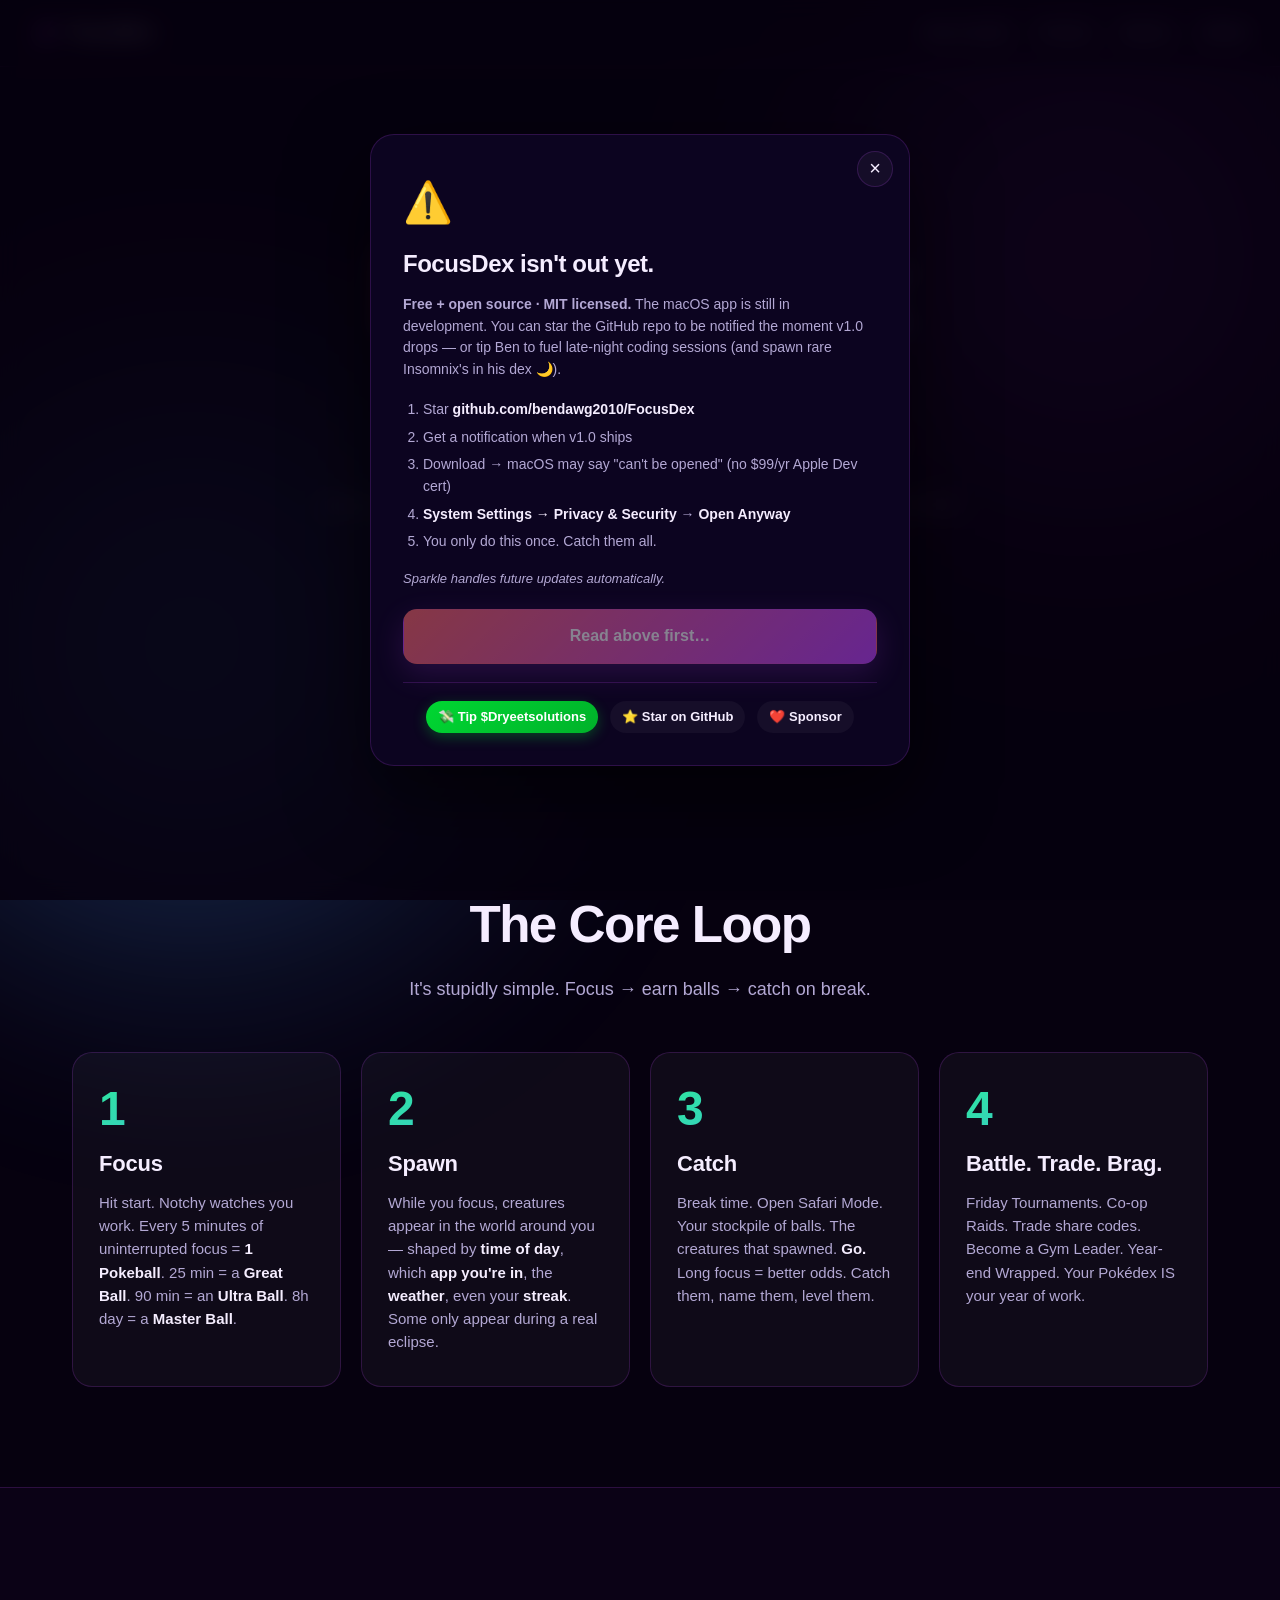
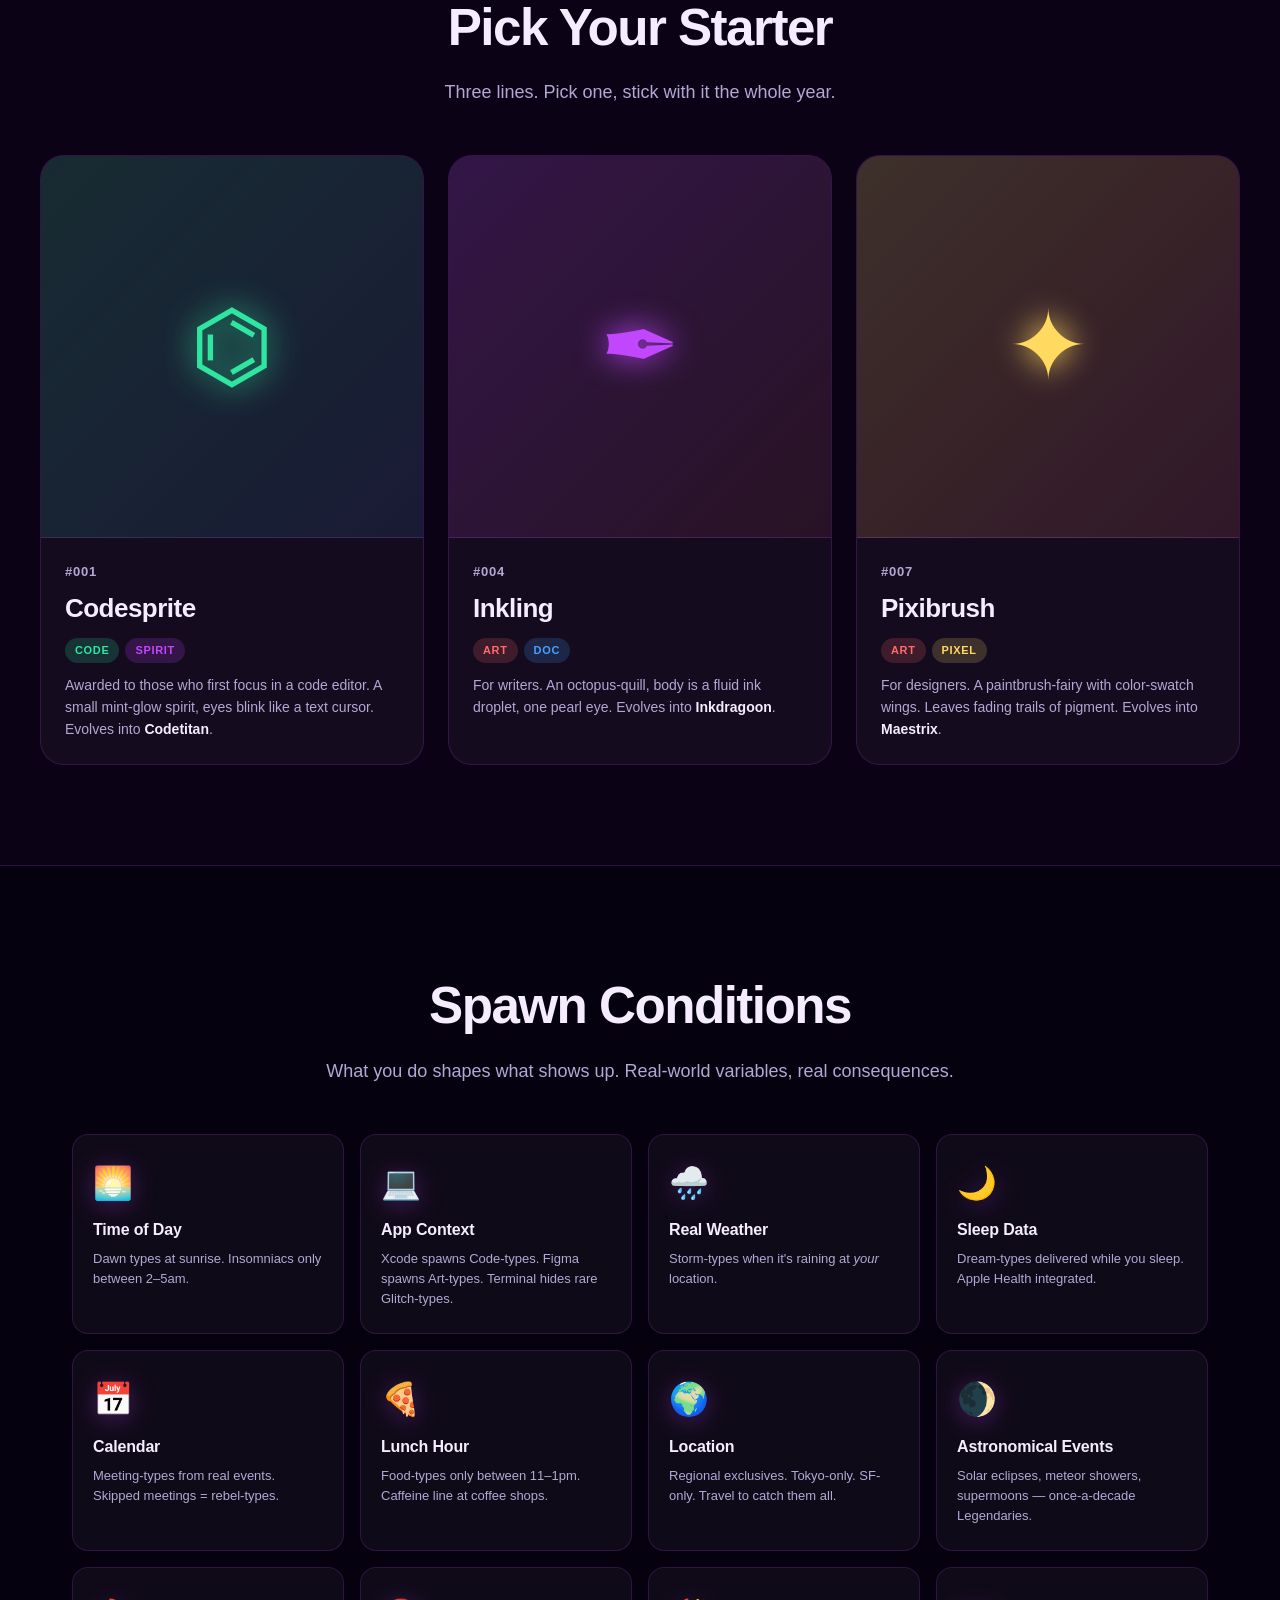
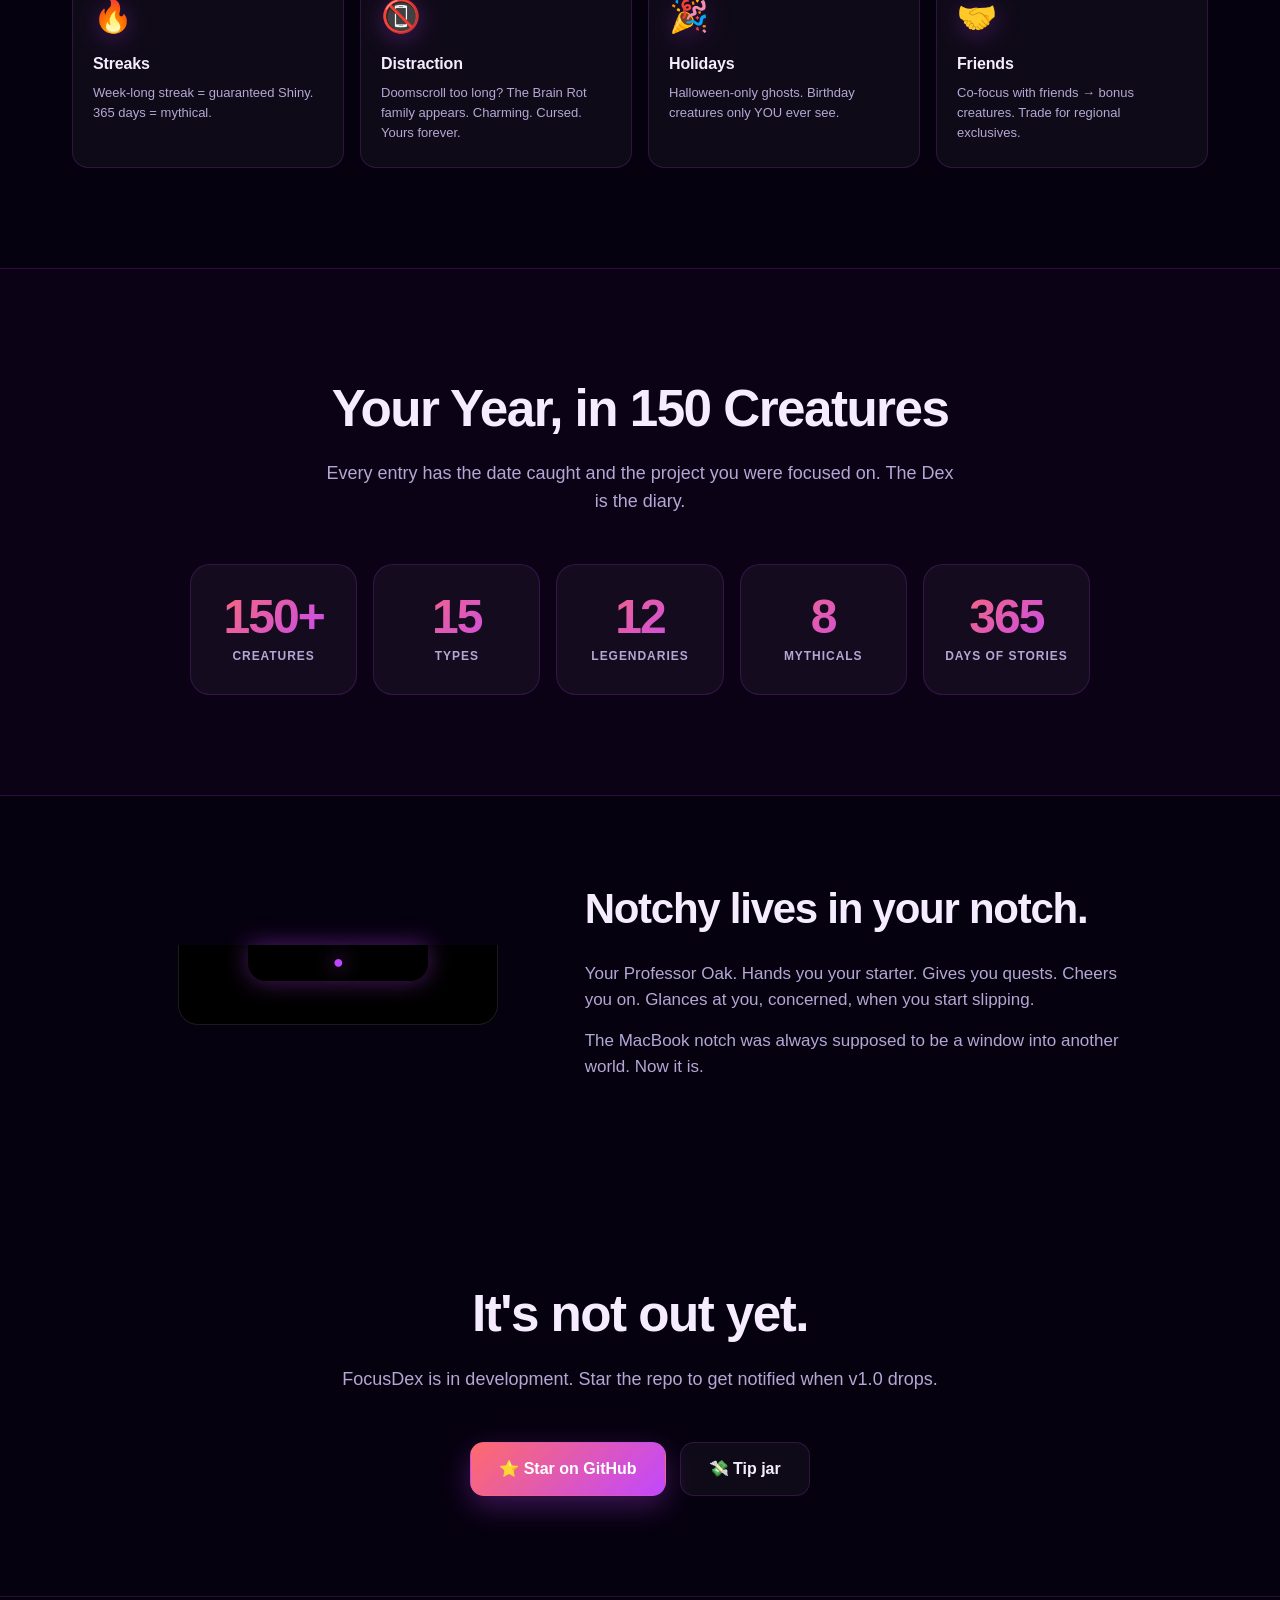
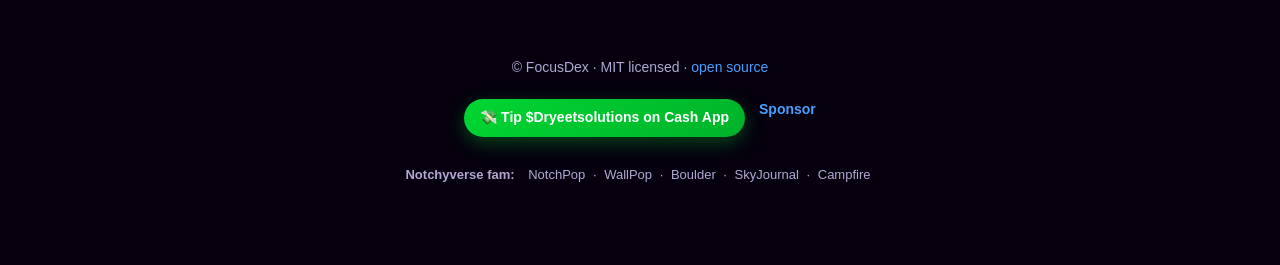
==== website/index.html @ 01639b5c "v0.1.0 — FocusDex design complete, app skeleton scaffolded - 147 creature design prompts across 13 f" ====
<!DOCTYPE html>
<html lang="en">
<head>
<meta charset="UTF-8">
<meta name="viewport" content="width=device-width, initial-scale=1.0">
<title>FocusDex — Catch creatures by focusing.</title>
<meta name="description" content="A macOS productivity app with Pokémon-style mechanics. Focus on real work, earn Pokeballs, catch creatures on your breaks. Your Pokedex IS your year of work.">
<meta property="og:title" content="FocusDex">
<meta property="og:description" content="Catch creatures by focusing. The Animal Crossing of productivity.">
<meta property="og:type" content="website">
<link rel="stylesheet" href="styles.css">
</head>
<body>

<!-- nav -->
<nav>
  <div class="nav-brand">
    <span class="nav-logo">⚡</span>
    <span class="nav-name">FocusDex</span>
  </div>
  <div class="nav-links">
    <a href="#how">How it works</a>
    <a href="#dex">The Dex</a>
    <a href="#starters">Starters</a>
    <a href="https://github.com/bendawg2010/FocusDex" target="_blank" rel="noopener">GitHub</a>
  </div>
</nav>

<!-- hero -->
<section class="hero">
  <div class="hero-inner">
    <div class="status-pill">
      <span class="status-dot"></span> Coming soon · macOS · free + open source
    </div>
    <h1 class="hero-title">
      <span class="grad-text">FocusDex</span>
    </h1>
    <p class="hero-tagline">
      Catch creatures by <em>focusing</em>.<br>
      The Animal Crossing of productivity.
    </p>
    <p class="hero-sub">
      Focus on real work → earn Pokeballs. On your breaks, catch the creatures that
      spawned during your session. Your Pokédex <strong>is</strong> your year of work.
    </p>
    <div class="hero-cta">
      <a class="btn primary" href="https://github.com/bendawg2010/FocusDex/releases/latest"
         data-download-trigger>↓ Download (Coming Soon)</a>
      <a class="btn ghost" href="#how">How it works ↓</a>
    </div>
    <div class="hero-meta">
      <span>★ MIT licensed</span>
      <span>·</span>
      <span>♥ free forever</span>
      <span>·</span>
      <span>🪶 made by <a href="https://github.com/bendawg2010" target="_blank" rel="noopener">bendawg2010</a></span>
    </div>
  </div>
</section>

<!-- the loop -->
<section id="how" class="section">
  <h2 class="section-title">The Core Loop</h2>
  <p class="section-lead">It's stupidly simple. Focus → earn balls → catch on break.</p>
  <div class="loop-grid">
    <div class="loop-card">
      <div class="loop-num">1</div>
      <h3>Focus</h3>
      <p>Hit start. Notchy watches you work. Every 5 minutes of uninterrupted focus = <strong>1 Pokeball</strong>. 25 min = a <strong>Great Ball</strong>. 90 min = an <strong>Ultra Ball</strong>. 8h day = a <strong>Master Ball</strong>.</p>
    </div>
    <div class="loop-card">
      <div class="loop-num">2</div>
      <h3>Spawn</h3>
      <p>While you focus, creatures appear in the world around you — shaped by <strong>time of day</strong>, which <strong>app you're in</strong>, the <strong>weather</strong>, even your <strong>streak</strong>. Some only appear during a real eclipse.</p>
    </div>
    <div class="loop-card">
      <div class="loop-num">3</div>
      <h3>Catch</h3>
      <p>Break time. Open Safari Mode. Your stockpile of balls. The creatures that spawned. <strong>Go.</strong> Long focus = better odds. Catch them, name them, level them.</p>
    </div>
    <div class="loop-card">
      <div class="loop-num">4</div>
      <h3>Battle. Trade. Brag.</h3>
      <p>Friday Tournaments. Co-op Raids. Trade share codes. Become a Gym Leader. Year-end Wrapped. Your Pokédex IS your year of work.</p>
    </div>
  </div>
</section>

<!-- starters -->
<section id="starters" class="section section-alt">
  <h2 class="section-title">Pick Your Starter</h2>
  <p class="section-lead">Three lines. Pick one, stick with it the whole year.</p>
  <div class="starter-grid">
    <div class="starter-card">
      <div class="starter-art" data-creature="codesprite">
        <span class="creature-placeholder">⌬</span>
      </div>
      <div class="starter-info">
        <div class="dex-num">#001</div>
        <h3>Codesprite</h3>
        <div class="type-row">
          <span class="type-badge type-code">Code</span>
          <span class="type-badge type-spirit">Spirit</span>
        </div>
        <p>Awarded to those who first focus in a code editor. A small mint-glow spirit, eyes blink like a text cursor. Evolves into <strong>Codetitan</strong>.</p>
      </div>
    </div>

    <div class="starter-card">
      <div class="starter-art" data-creature="inkling">
        <span class="creature-placeholder">✒︎</span>
      </div>
      <div class="starter-info">
        <div class="dex-num">#004</div>
        <h3>Inkling</h3>
        <div class="type-row">
          <span class="type-badge type-art">Art</span>
          <span class="type-badge type-doc">Doc</span>
        </div>
        <p>For writers. An octopus-quill, body is a fluid ink droplet, one pearl eye. Evolves into <strong>Inkdragoon</strong>.</p>
      </div>
    </div>

    <div class="starter-card">
      <div class="starter-art" data-creature="pixibrush">
        <span class="creature-placeholder">✦</span>
      </div>
      <div class="starter-info">
        <div class="dex-num">#007</div>
        <h3>Pixibrush</h3>
        <div class="type-row">
          <span class="type-badge type-art">Art</span>
          <span class="type-badge type-pixel">Pixel</span>
        </div>
        <p>For designers. A paintbrush-fairy with color-swatch wings. Leaves fading trails of pigment. Evolves into <strong>Maestrix</strong>.</p>
      </div>
    </div>
  </div>
</section>

<!-- spawn conditions -->
<section class="section">
  <h2 class="section-title">Spawn Conditions</h2>
  <p class="section-lead">What you do shapes what shows up. Real-world variables, real consequences.</p>
  <div class="spawn-grid">
    <div class="spawn-tile"><span class="spawn-emoji">🌅</span><h4>Time of Day</h4><p>Dawn types at sunrise. Insomniacs only between 2–5am.</p></div>
    <div class="spawn-tile"><span class="spawn-emoji">💻</span><h4>App Context</h4><p>Xcode spawns Code-types. Figma spawns Art-types. Terminal hides rare Glitch-types.</p></div>
    <div class="spawn-tile"><span class="spawn-emoji">🌧️</span><h4>Real Weather</h4><p>Storm-types when it's raining at <em>your</em> location.</p></div>
    <div class="spawn-tile"><span class="spawn-emoji">🌙</span><h4>Sleep Data</h4><p>Dream-types delivered while you sleep. Apple Health integrated.</p></div>
    <div class="spawn-tile"><span class="spawn-emoji">📅</span><h4>Calendar</h4><p>Meeting-types from real events. Skipped meetings = rebel-types.</p></div>
    <div class="spawn-tile"><span class="spawn-emoji">🍕</span><h4>Lunch Hour</h4><p>Food-types only between 11–1pm. Caffeine line at coffee shops.</p></div>
    <div class="spawn-tile"><span class="spawn-emoji">🌍</span><h4>Location</h4><p>Regional exclusives. Tokyo-only. SF-only. Travel to catch them all.</p></div>
    <div class="spawn-tile"><span class="spawn-emoji">🌒</span><h4>Astronomical Events</h4><p>Solar eclipses, meteor showers, supermoons — once-a-decade Legendaries.</p></div>
    <div class="spawn-tile"><span class="spawn-emoji">🔥</span><h4>Streaks</h4><p>Week-long streak = guaranteed Shiny. 365 days = mythical.</p></div>
    <div class="spawn-tile"><span class="spawn-emoji">📵</span><h4>Distraction</h4><p>Doomscroll too long? The Brain Rot family appears. Charming. Cursed. Yours forever.</p></div>
    <div class="spawn-tile"><span class="spawn-emoji">🎉</span><h4>Holidays</h4><p>Halloween-only ghosts. Birthday creatures only YOU ever see.</p></div>
    <div class="spawn-tile"><span class="spawn-emoji">🤝</span><h4>Friends</h4><p>Co-focus with friends → bonus creatures. Trade for regional exclusives.</p></div>
  </div>
</section>

<!-- the dex -->
<section id="dex" class="section section-alt">
  <h2 class="section-title">Your Year, in 150 Creatures</h2>
  <p class="section-lead">Every entry has the date caught and the project you were focused on. The Dex is the diary.</p>
  <div class="dex-stats">
    <div class="dex-stat"><span class="stat-num">150+</span><span class="stat-label">creatures</span></div>
    <div class="dex-stat"><span class="stat-num">15</span><span class="stat-label">types</span></div>
    <div class="dex-stat"><span class="stat-num">12</span><span class="stat-label">legendaries</span></div>
    <div class="dex-stat"><span class="stat-num">8</span><span class="stat-label">mythicals</span></div>
    <div class="dex-stat"><span class="stat-num">365</span><span class="stat-label">days of stories</span></div>
  </div>
</section>

<!-- notchy as professor -->
<section class="section notchy-section">
  <div class="notchy-row">
    <div class="notchy-art">
      <div class="notch-mock">
        <div class="notch-shape">
          <span class="notchy-emoji">●︎</span>
        </div>
      </div>
    </div>
    <div class="notchy-info">
      <h2>Notchy lives in your notch.</h2>
      <p>Your Professor Oak. Hands you your starter. Gives you quests. Cheers you on. Glances at you, concerned, when you start slipping.</p>
      <p>The MacBook notch was always supposed to be a window into another world. Now it is.</p>
    </div>
  </div>
</section>

<!-- cta -->
<section class="section cta-section">
  <h2 class="section-title">It's not out yet.</h2>
  <p class="section-lead">FocusDex is in development. Star the repo to get notified when v1.0 drops.</p>
  <div class="cta-row">
    <a class="btn primary" href="https://github.com/bendawg2010/FocusDex" target="_blank" rel="noopener">⭐ Star on GitHub</a>
    <a class="btn ghost" href="https://cash.app/$Dryeetsolutions" target="_blank" rel="noopener" class="cashapp-pill">💸 Tip jar</a>
  </div>
</section>

<!-- download gate modal -->
<div id="dlGate" class="dl-gate" hidden role="dialog" aria-modal="true" aria-labelledby="dlGateTitle">
  <div class="dl-gate-card">
    <button class="dl-gate-close" id="dlGateClose" aria-label="Close">×</button>
    <div class="dl-gate-icon">⚠️</div>
    <h2 class="dl-gate-title" id="dlGateTitle">FocusDex isn't out yet.</h2>
    <p class="dl-gate-lead">
      <strong>Free + open source · MIT licensed.</strong>
      The macOS app is still in development. You can star the GitHub repo
      to be notified the moment v1.0 drops — or tip Ben to fuel late-night
      coding sessions (and spawn rare Insomnix's in his dex 🌙).
    </p>
    <ol>
      <li>Star <strong>github.com/bendawg2010/FocusDex</strong></li>
      <li>Get a notification when v1.0 ships</li>
      <li>Download → macOS may say "can't be opened" (no $99/yr Apple Dev cert)</li>
      <li><strong>System Settings → Privacy &amp; Security</strong> → <strong>Open Anyway</strong></li>
      <li>You only do this once. Catch them all.</li>
    </ol>
    <p class="dl-gate-note">Sparkle handles future updates automatically.</p>
    <a id="dlGateConfirm" class="btn primary dl-gate-btn" href="https://github.com/bendawg2010/FocusDex" target="_blank" rel="noopener" data-locked="true">
      <span class="dl-gate-btn-text">Read above first…</span>
    </a>
    <div class="dl-gate-tip-row">
      <a href="https://cash.app/$Dryeetsolutions" target="_blank" rel="noopener" class="cashapp">💸 Tip $Dryeetsolutions</a>
      <a href="https://github.com/bendawg2010/FocusDex" target="_blank" rel="noopener">⭐ Star on GitHub</a>
      <a href="https://github.com/sponsors/bendawg2010" target="_blank" rel="noopener">❤️ Sponsor</a>
    </div>
  </div>
</div>

<!-- footer -->
<footer>
  <div class="footer-main">
    <span>© FocusDex · MIT licensed · <a href="https://github.com/bendawg2010/FocusDex" target="_blank" rel="noopener">open source</a></span>
  </div>
  <div class="footer-tip">
    <a href="https://cash.app/$Dryeetsolutions" target="_blank" rel="noopener" class="cashapp">💸 Tip $Dryeetsolutions on Cash App</a>
    <a href="https://github.com/sponsors/bendawg2010" target="_blank" rel="noopener">Sponsor</a>
  </div>
  <div class="footer-fam">
    <span class="fam-label">Notchyverse fam:</span>
    <a href="#" target="_blank" rel="noopener">NotchPop</a> ·
    <a href="#" target="_blank" rel="noopener">WallPop</a> ·
    <a href="#" target="_blank" rel="noopener">Boulder</a> ·
    <a href="#" target="_blank" rel="noopener">SkyJournal</a> ·
    <a href="#" target="_blank" rel="noopener">Campfire</a>
  </div>
</footer>

<script src="app.js"></script>
</body>
</html>
---- website/styles.css ----
/* ====================================================================
   FocusDex — Promo Site Styles
   Brand palette + drifting orb background + animated gradient title
   ==================================================================== */

:root {
  --pink:      #FF6B6B;
  --magenta:   #C147FF;
  --blue:      #47A0FF;
  --mint:      #2EE6A0;
  --yellow:    #FFD960;
  --cashgreen: #00D632;
  --bg:        #06010f;
  --bg-2:      #0c0420;
  --text:      #f5edff;
  --text-dim:  #b3a8d4;
  --card:      rgba(255, 255, 255, 0.04);
  --card-hi:   rgba(255, 255, 255, 0.08);
  --border:    rgba(193, 71, 255, 0.18);
}

* { box-sizing: border-box; margin: 0; padding: 0; }

html { scroll-behavior: smooth; }

body {
  font-family: -apple-system, BlinkMacSystemFont, "SF Pro Text", "Helvetica Neue", sans-serif;
  background: var(--bg);
  color: var(--text);
  line-height: 1.55;
  overflow-x: hidden;
  position: relative;
  min-height: 100vh;
}

/* drifting orb background */
body::before, body::after {
  content: ""; position: fixed;
  border-radius: 50%; filter: blur(120px);
  pointer-events: none; z-index: -3;
  opacity: 0.45;
  animation: orbDrift 22s ease-in-out infinite;
}
body::before {
  width: 60vw; height: 60vw;
  top: -10vw; right: -15vw;
  background: radial-gradient(circle, var(--magenta) 0%, transparent 65%);
}
body::after {
  width: 70vw; height: 70vw;
  bottom: -15vw; left: -20vw;
  background: radial-gradient(circle, var(--blue) 0%, transparent 65%);
  animation-delay: -11s;
}
@keyframes orbDrift {
  0%, 100% { transform: translate(0, 0) scale(1); }
  33% { transform: translate(8vw, -6vw) scale(1.08); }
  66% { transform: translate(-6vw, 8vw) scale(0.92); }
}

a { color: var(--blue); text-decoration: none; transition: color 120ms; }
a:hover { color: var(--mint); }

/* ===== nav ===== */
nav {
  position: sticky; top: 0; z-index: 50;
  display: flex; align-items: center; justify-content: space-between;
  padding: 16px 32px;
  background: rgba(6, 1, 15, 0.6);
  backdrop-filter: blur(16px);
  -webkit-backdrop-filter: blur(16px);
  border-bottom: 1px solid var(--border);
}
.nav-brand { display: flex; align-items: center; gap: 10px; }
.nav-logo {
  font-size: 22px;
  background: linear-gradient(135deg, var(--pink), var(--magenta), var(--blue));
  -webkit-background-clip: text;
  background-clip: text;
  -webkit-text-fill-color: transparent;
  filter: drop-shadow(0 0 6px rgba(193, 71, 255, 0.3));
}
.nav-name { font-weight: 800; font-size: 18px; letter-spacing: -0.01em; }
.nav-links { display: flex; gap: 28px; align-items: center; }
.nav-links a { color: var(--text-dim); font-weight: 600; font-size: 14px; }
.nav-links a:hover { color: var(--text); }

/* ===== hero ===== */
.hero {
  padding: 100px 32px 80px;
  text-align: center;
  position: relative;
}
.hero-inner { max-width: 920px; margin: 0 auto; }
.status-pill {
  display: inline-flex; align-items: center; gap: 8px;
  padding: 6px 14px; border-radius: 999px;
  background: var(--card-hi); border: 1px solid var(--border);
  font-size: 13px; font-weight: 600; color: var(--text-dim);
  margin-bottom: 32px;
}
.status-dot {
  width: 7px; height: 7px; border-radius: 50%;
  background: var(--mint);
  box-shadow: 0 0 10px var(--mint);
  animation: dotPulse 1.6s ease-in-out infinite;
}
@keyframes dotPulse {
  0%, 100% { transform: scale(1); opacity: 1; }
  50% { transform: scale(1.5); opacity: 0.6; }
}

.hero-title {
  font-size: clamp(60px, 10vw, 120px);
  font-weight: 900;
  letter-spacing: -0.04em;
  line-height: 0.95;
  margin-bottom: 32px;
}
.grad-text {
  background: linear-gradient(90deg, var(--pink), var(--magenta), var(--blue), var(--mint), var(--yellow), var(--pink));
  background-size: 300% auto;
  -webkit-background-clip: text;
  background-clip: text;
  -webkit-text-fill-color: transparent;
  animation: gradShift 8s linear infinite;
}
@keyframes gradShift {
  0% { background-position: 0% center; }
  100% { background-position: 300% center; }
}

.hero-tagline {
  font-size: clamp(20px, 2.6vw, 30px);
  font-weight: 700;
  margin-bottom: 20px;
  color: var(--text);
  letter-spacing: -0.01em;
}
.hero-tagline em {
  font-style: italic;
  color: var(--mint);
}
.hero-sub {
  font-size: 18px; color: var(--text-dim);
  max-width: 640px; margin: 0 auto 40px;
}

.hero-cta {
  display: flex; gap: 14px; justify-content: center;
  flex-wrap: wrap; margin-bottom: 40px;
}

.btn {
  display: inline-flex; align-items: center; gap: 8px;
  padding: 14px 28px; border-radius: 14px;
  font-weight: 700; font-size: 16px;
  transition: transform 120ms, box-shadow 120ms;
  border: 1px solid transparent;
  cursor: pointer;
}
.btn.primary {
  color: white !important;
  background: linear-gradient(135deg, var(--pink), var(--magenta));
  box-shadow: 0 10px 30px rgba(193, 71, 255, 0.3);
}
.btn.primary:hover { transform: translateY(-2px); box-shadow: 0 14px 40px rgba(193, 71, 255, 0.5); }
.btn.ghost {
  color: var(--text);
  background: var(--card);
  border-color: var(--border);
}
.btn.ghost:hover { background: var(--card-hi); transform: translateY(-2px); }

.hero-meta {
  display: flex; justify-content: center; align-items: center;
  gap: 12px; font-size: 14px; color: var(--text-dim);
  flex-wrap: wrap;
}
.hero-meta a { color: var(--mint); font-weight: 600; }

/* ===== sections ===== */
.section {
  padding: 100px 32px;
  max-width: 1200px;
  margin: 0 auto;
}
.section-alt {
  background: rgba(193, 71, 255, 0.03);
  border-top: 1px solid var(--border);
  border-bottom: 1px solid var(--border);
  max-width: 100%;
  padding-left: 32px; padding-right: 32px;
}
.section-alt > * { max-width: 1200px; margin-left: auto; margin-right: auto; }
.section-title {
  font-size: clamp(32px, 4vw, 52px);
  font-weight: 900;
  letter-spacing: -0.03em;
  margin-bottom: 12px;
  text-align: center;
}
.section-lead {
  font-size: 18px; color: var(--text-dim);
  text-align: center; margin-bottom: 48px;
  max-width: 640px; margin-left: auto; margin-right: auto;
}

/* ===== loop grid ===== */
.loop-grid {
  display: grid;
  grid-template-columns: repeat(auto-fit, minmax(240px, 1fr));
  gap: 20px;
}
.loop-card {
  padding: 32px 26px;
  background: var(--card);
  border: 1px solid var(--border);
  border-radius: 20px;
  transition: transform 200ms, background 200ms;
  position: relative;
}
.loop-card:hover {
  transform: translateY(-4px);
  background: var(--card-hi);
}
.loop-num {
  font-size: 48px; font-weight: 900;
  background: linear-gradient(135deg, var(--mint), var(--blue));
  -webkit-background-clip: text;
  background-clip: text;
  -webkit-text-fill-color: transparent;
  line-height: 1;
  margin-bottom: 14px;
  font-feature-settings: "tnum";
}
.loop-card h3 {
  font-size: 22px; font-weight: 800;
  margin-bottom: 10px;
  letter-spacing: -0.01em;
}
.loop-card p {
  font-size: 15px; color: var(--text-dim);
}
.loop-card strong { color: var(--text); font-weight: 700; }

/* ===== starter cards ===== */
.starter-grid {
  display: grid;
  grid-template-columns: repeat(auto-fit, minmax(280px, 1fr));
  gap: 24px;
}
.starter-card {
  background: var(--card);
  border: 1px solid var(--border);
  border-radius: 24px;
  overflow: hidden;
  transition: transform 200ms;
}
.starter-card:hover { transform: translateY(-6px); }
.starter-art {
  aspect-ratio: 1;
  display: flex; align-items: center; justify-content: center;
  font-size: 96px;
  background: linear-gradient(135deg, rgba(193, 71, 255, 0.1), rgba(71, 160, 255, 0.1));
  border-bottom: 1px solid var(--border);
  position: relative;
}
.starter-art[data-creature="codesprite"] { background: linear-gradient(135deg, rgba(46, 230, 160, 0.15), rgba(71, 160, 255, 0.1)); }
.starter-art[data-creature="codesprite"] .creature-placeholder { color: var(--mint); }
.starter-art[data-creature="inkling"] { background: linear-gradient(135deg, rgba(193, 71, 255, 0.18), rgba(255, 107, 107, 0.08)); }
.starter-art[data-creature="inkling"] .creature-placeholder { color: var(--magenta); }
.starter-art[data-creature="pixibrush"] { background: linear-gradient(135deg, rgba(255, 217, 96, 0.18), rgba(255, 107, 107, 0.12)); }
.starter-art[data-creature="pixibrush"] .creature-placeholder { color: var(--yellow); }
.creature-placeholder {
  filter: drop-shadow(0 0 16px currentColor);
  animation: floatBob 3s ease-in-out infinite;
}
@keyframes floatBob {
  0%, 100% { transform: translateY(0); }
  50% { transform: translateY(-12px); }
}
.starter-info { padding: 24px; }
.dex-num {
  font-size: 13px; font-weight: 700; color: var(--text-dim);
  font-feature-settings: "tnum";
  letter-spacing: 0.06em;
  margin-bottom: 6px;
}
.starter-info h3 {
  font-size: 26px; font-weight: 900;
  letter-spacing: -0.02em;
  margin-bottom: 10px;
}
.type-row {
  display: flex; gap: 6px;
  margin-bottom: 12px;
}
.type-badge {
  padding: 4px 10px; border-radius: 999px;
  font-size: 11px; font-weight: 800;
  letter-spacing: 0.06em;
  text-transform: uppercase;
}
.type-code { background: rgba(46, 230, 160, 0.18); color: var(--mint); }
.type-spirit { background: rgba(193, 71, 255, 0.18); color: var(--magenta); }
.type-art { background: rgba(255, 107, 107, 0.18); color: var(--pink); }
.type-doc { background: rgba(71, 160, 255, 0.18); color: var(--blue); }
.type-pixel { background: rgba(255, 217, 96, 0.18); color: var(--yellow); }
.starter-info p { font-size: 14px; color: var(--text-dim); }
.starter-info strong { color: var(--text); }

/* ===== spawn grid ===== */
.spawn-grid {
  display: grid;
  grid-template-columns: repeat(auto-fit, minmax(220px, 1fr));
  gap: 16px;
}
.spawn-tile {
  padding: 24px 20px;
  background: var(--card);
  border: 1px solid var(--border);
  border-radius: 16px;
  transition: transform 160ms, background 160ms;
}
.spawn-tile:hover { background: var(--card-hi); transform: translateY(-2px); }
.spawn-emoji {
  font-size: 32px; display: block; margin-bottom: 10px;
  filter: drop-shadow(0 4px 12px rgba(193, 71, 255, 0.3));
}
.spawn-tile h4 {
  font-size: 16px; font-weight: 800;
  margin-bottom: 6px;
  letter-spacing: -0.01em;
}
.spawn-tile p { font-size: 13px; color: var(--text-dim); }

/* ===== dex stats ===== */
.dex-stats {
  display: grid;
  grid-template-columns: repeat(auto-fit, minmax(140px, 1fr));
  gap: 16px;
  max-width: 900px; margin: 0 auto;
}
.dex-stat {
  text-align: center;
  padding: 28px 12px;
  background: var(--card);
  border: 1px solid var(--border);
  border-radius: 20px;
}
.stat-num {
  display: block;
  font-size: 48px; font-weight: 900;
  background: linear-gradient(135deg, var(--pink), var(--magenta));
  -webkit-background-clip: text;
  background-clip: text;
  -webkit-text-fill-color: transparent;
  letter-spacing: -0.04em;
  font-feature-settings: "tnum";
  line-height: 1;
}
.stat-label {
  display: block;
  font-size: 12px; font-weight: 700;
  color: var(--text-dim);
  letter-spacing: 0.08em;
  text-transform: uppercase;
  margin-top: 6px;
}

/* ===== notchy ===== */
.notchy-section { padding: 80px 32px; }
.notchy-row {
  display: grid;
  grid-template-columns: 1fr 1.4fr;
  gap: 48px;
  align-items: center;
  max-width: 1000px; margin: 0 auto;
}
.notchy-art {
  display: flex; justify-content: center;
}
.notch-mock {
  width: 320px; max-width: 100%;
  height: 80px;
  background: #000;
  border-radius: 0 0 20px 20px;
  position: relative;
  border-left: 1px solid #1a1a1a;
  border-right: 1px solid #1a1a1a;
  border-bottom: 1px solid #1a1a1a;
}
.notch-shape {
  position: absolute;
  top: 0; left: 50%; transform: translateX(-50%);
  width: 180px; height: 36px;
  background: #000;
  border-radius: 0 0 18px 18px;
  display: flex; align-items: center; justify-content: center;
  box-shadow: 0 0 24px rgba(193, 71, 255, 0.4);
}
.notchy-emoji {
  font-size: 18px; color: var(--magenta);
  filter: drop-shadow(0 0 10px var(--magenta));
  animation: floatBob 2.4s ease-in-out infinite;
}
.notchy-info h2 {
  font-size: clamp(28px, 3.6vw, 42px);
  font-weight: 900;
  letter-spacing: -0.03em;
  margin-bottom: 20px;
}
.notchy-info p {
  font-size: 17px;
  color: var(--text-dim);
  margin-bottom: 14px;
}

/* ===== cta ===== */
.cta-section { text-align: center; }
.cta-row { display: flex; gap: 14px; justify-content: center; flex-wrap: wrap; }
.cta-row .cashapp-pill {
  background: linear-gradient(135deg, var(--cashgreen), #00B22A);
  color: white !important;
  border-color: transparent;
}

/* ===== download gate ===== */
.dl-gate {
  position: fixed; inset: 0; z-index: 100;
  background: rgba(6, 1, 15, 0.85);
  backdrop-filter: blur(12px);
  -webkit-backdrop-filter: blur(12px);
  display: flex; align-items: center; justify-content: center;
  padding: 24px;
  animation: gateIn 200ms ease-out;
}
@keyframes gateIn {
  from { opacity: 0; }
  to { opacity: 1; }
}
.dl-gate-card {
  background: var(--bg-2);
  border: 1px solid var(--border);
  border-radius: 24px;
  max-width: 540px; width: 100%;
  padding: 36px 32px 32px;
  position: relative;
  box-shadow: 0 30px 80px rgba(0, 0, 0, 0.6);
}
.dl-gate-close {
  position: absolute; top: 16px; right: 16px;
  width: 36px; height: 36px;
  background: var(--card);
  border: 1px solid var(--border);
  border-radius: 50%;
  color: var(--text);
  font-size: 20px;
  cursor: pointer;
  display: flex; align-items: center; justify-content: center;
}
.dl-gate-close:hover { background: var(--card-hi); }
.dl-gate-icon {
  font-size: 40px;
  margin-bottom: 12px;
}
.dl-gate-title {
  font-size: 24px; font-weight: 900;
  letter-spacing: -0.02em;
  margin-bottom: 12px;
}
.dl-gate-lead {
  font-size: 14px; color: var(--text-dim);
  margin-bottom: 18px;
}
.dl-gate-card ol {
  margin: 0 0 16px 20px;
  font-size: 14px; color: var(--text-dim);
}
.dl-gate-card ol li { margin-bottom: 6px; }
.dl-gate-card ol strong { color: var(--text); }
.dl-gate-note {
  font-size: 13px; color: var(--text-dim);
  margin-bottom: 20px;
  font-style: italic;
}
.dl-gate-btn {
  width: 100%;
  justify-content: center;
}
.dl-gate-btn[data-locked="true"] {
  opacity: 0.5;
  pointer-events: none;
}
.dl-gate-tip-row {
  display: flex; gap: 12px; justify-content: center;
  margin-top: 18px; padding-top: 18px;
  border-top: 1px solid var(--border);
  flex-wrap: wrap;
}
.dl-gate-tip-row a {
  font-size: 13px; font-weight: 700;
  padding: 6px 12px; border-radius: 999px;
  background: var(--card); color: var(--text);
}
.dl-gate-tip-row a:hover { background: var(--card-hi); }
.dl-gate-tip-row .cashapp {
  background: linear-gradient(135deg, var(--cashgreen), #00B22A);
  color: white !important;
  box-shadow: 0 4px 14px rgba(0, 214, 50, 0.30);
}

/* ===== footer ===== */
footer {
  padding: 60px 32px 80px;
  border-top: 1px solid var(--border);
  text-align: center;
  background: rgba(6, 1, 15, 0.5);
}
.footer-main { color: var(--text-dim); margin-bottom: 20px; font-size: 14px; }
.footer-tip {
  display: flex; gap: 14px; justify-content: center;
  flex-wrap: wrap; margin-bottom: 28px;
}
.footer-tip a { font-weight: 700; font-size: 14px; }
.cashapp {
  background: linear-gradient(135deg, var(--cashgreen), #00B22A);
  padding: 8px 16px; border-radius: 999px;
  font-weight: 800; color: white !important;
  box-shadow: 0 6px 18px rgba(0, 214, 50, 0.30);
}
.footer-fam {
  font-size: 13px;
  color: var(--text-dim);
}
.fam-label { font-weight: 700; margin-right: 6px; }
.footer-fam a { color: var(--text-dim); margin: 0 4px; }
.footer-fam a:hover { color: var(--mint); }

/* ===== responsive ===== */
@media (max-width: 768px) {
  nav { padding: 12px 20px; }
  .nav-links { gap: 16px; }
  .nav-links a:not(.nav-name) { font-size: 13px; }
  .hero { padding: 60px 20px 60px; }
  .section { padding: 60px 20px; }
  .notchy-row { grid-template-columns: 1fr; text-align: center; }
  .hero-meta { gap: 8px; font-size: 13px; }
}
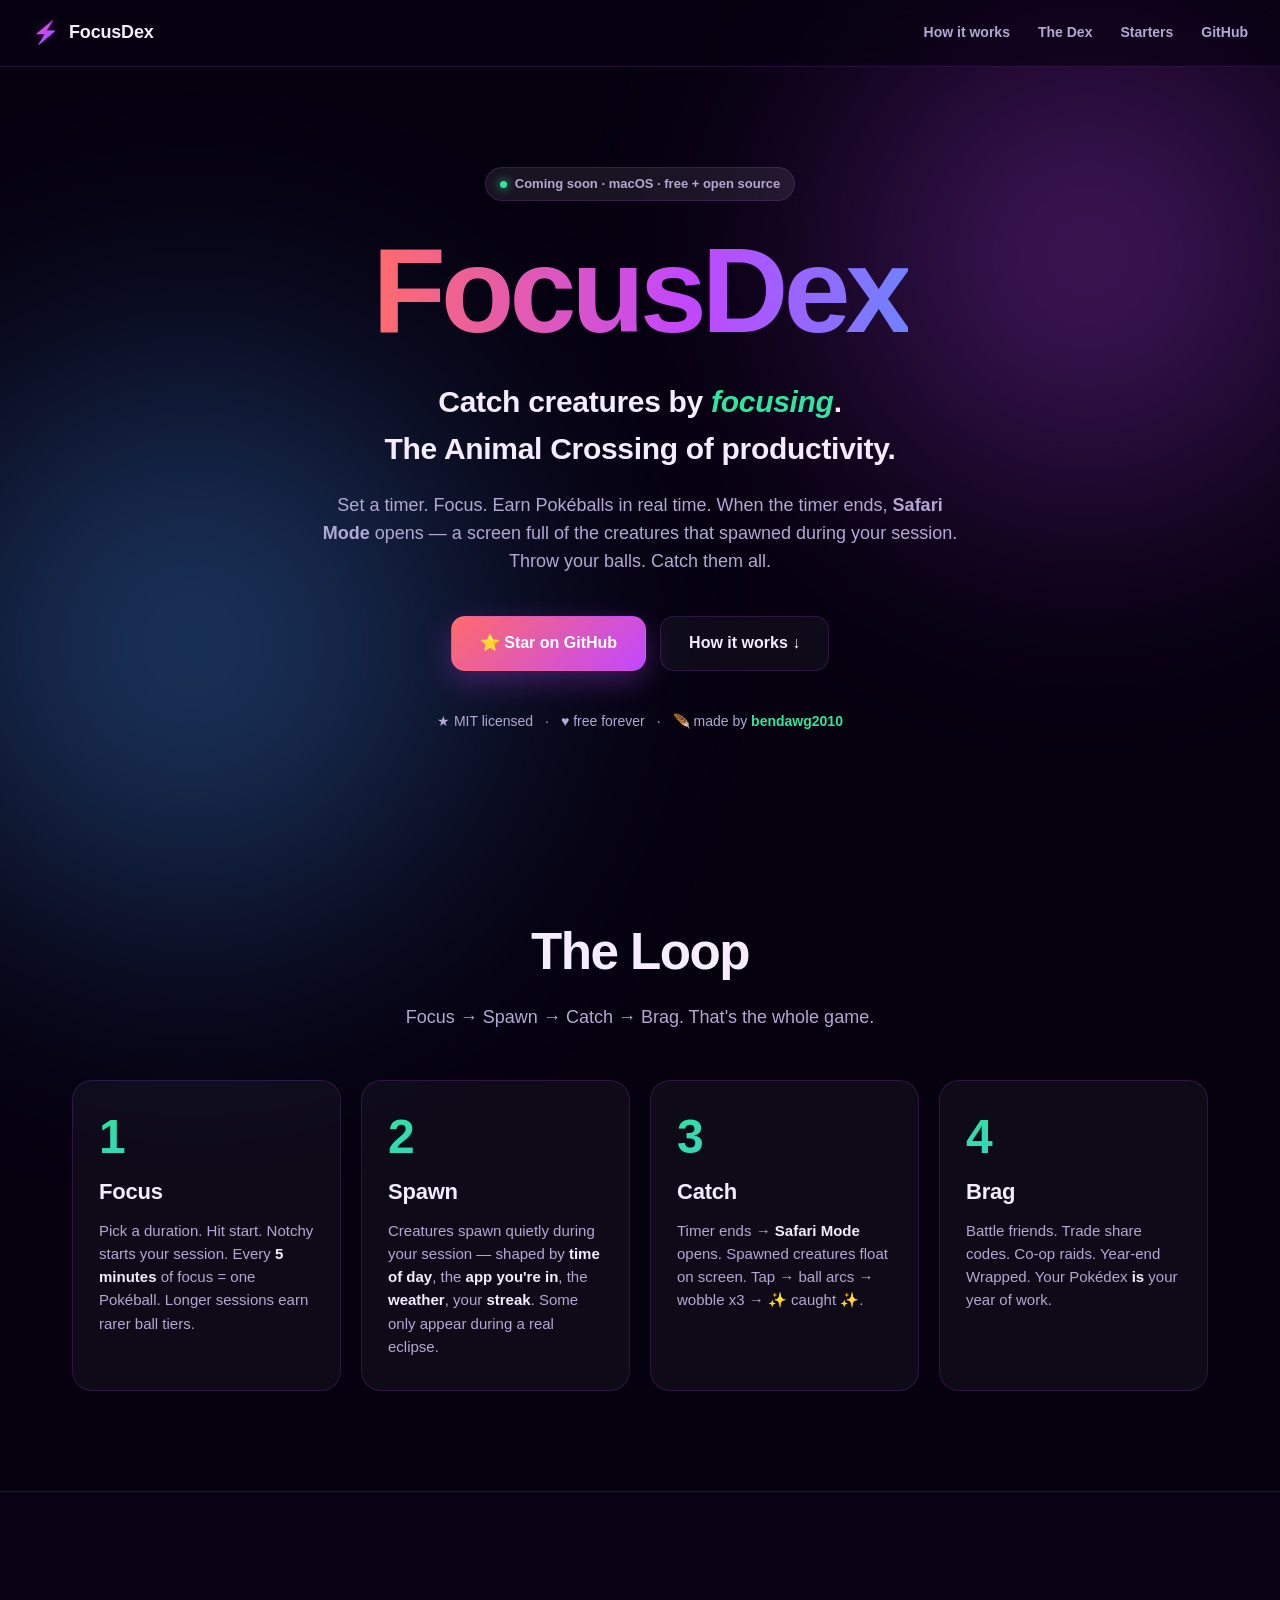
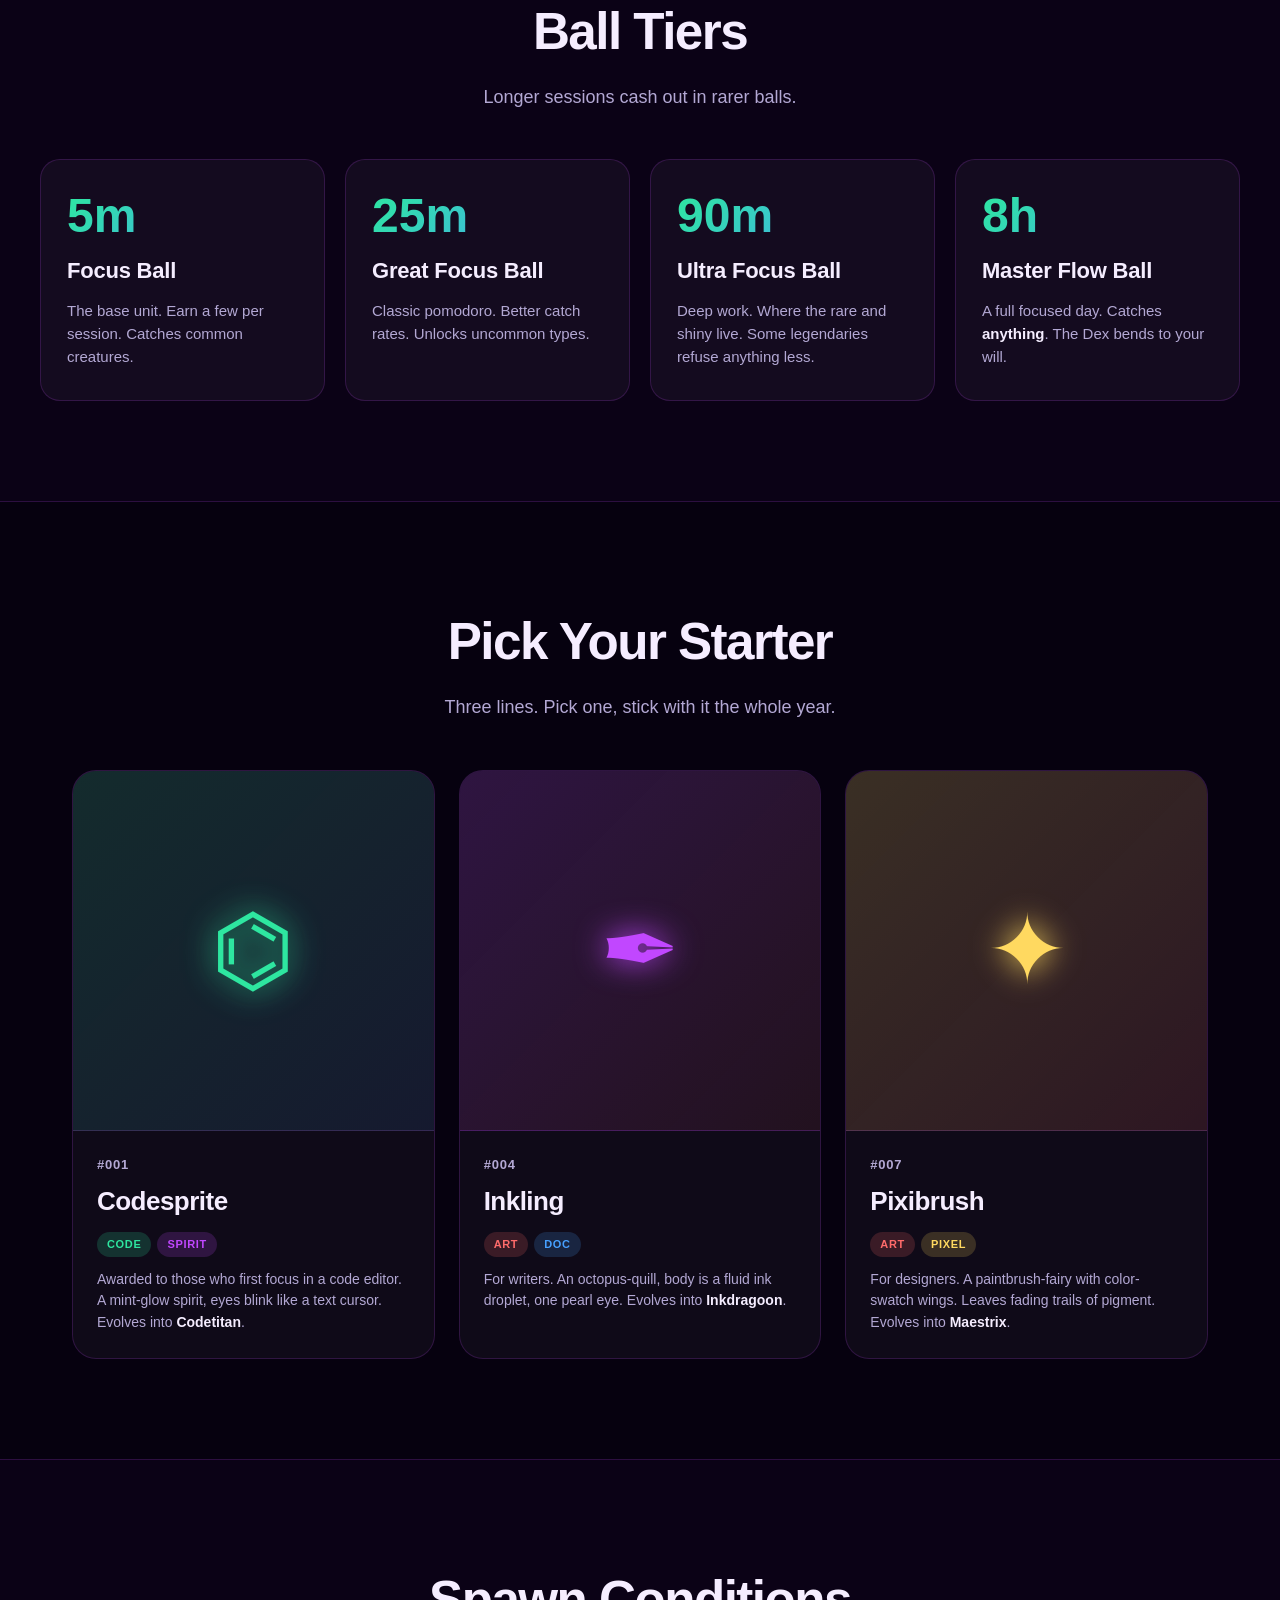
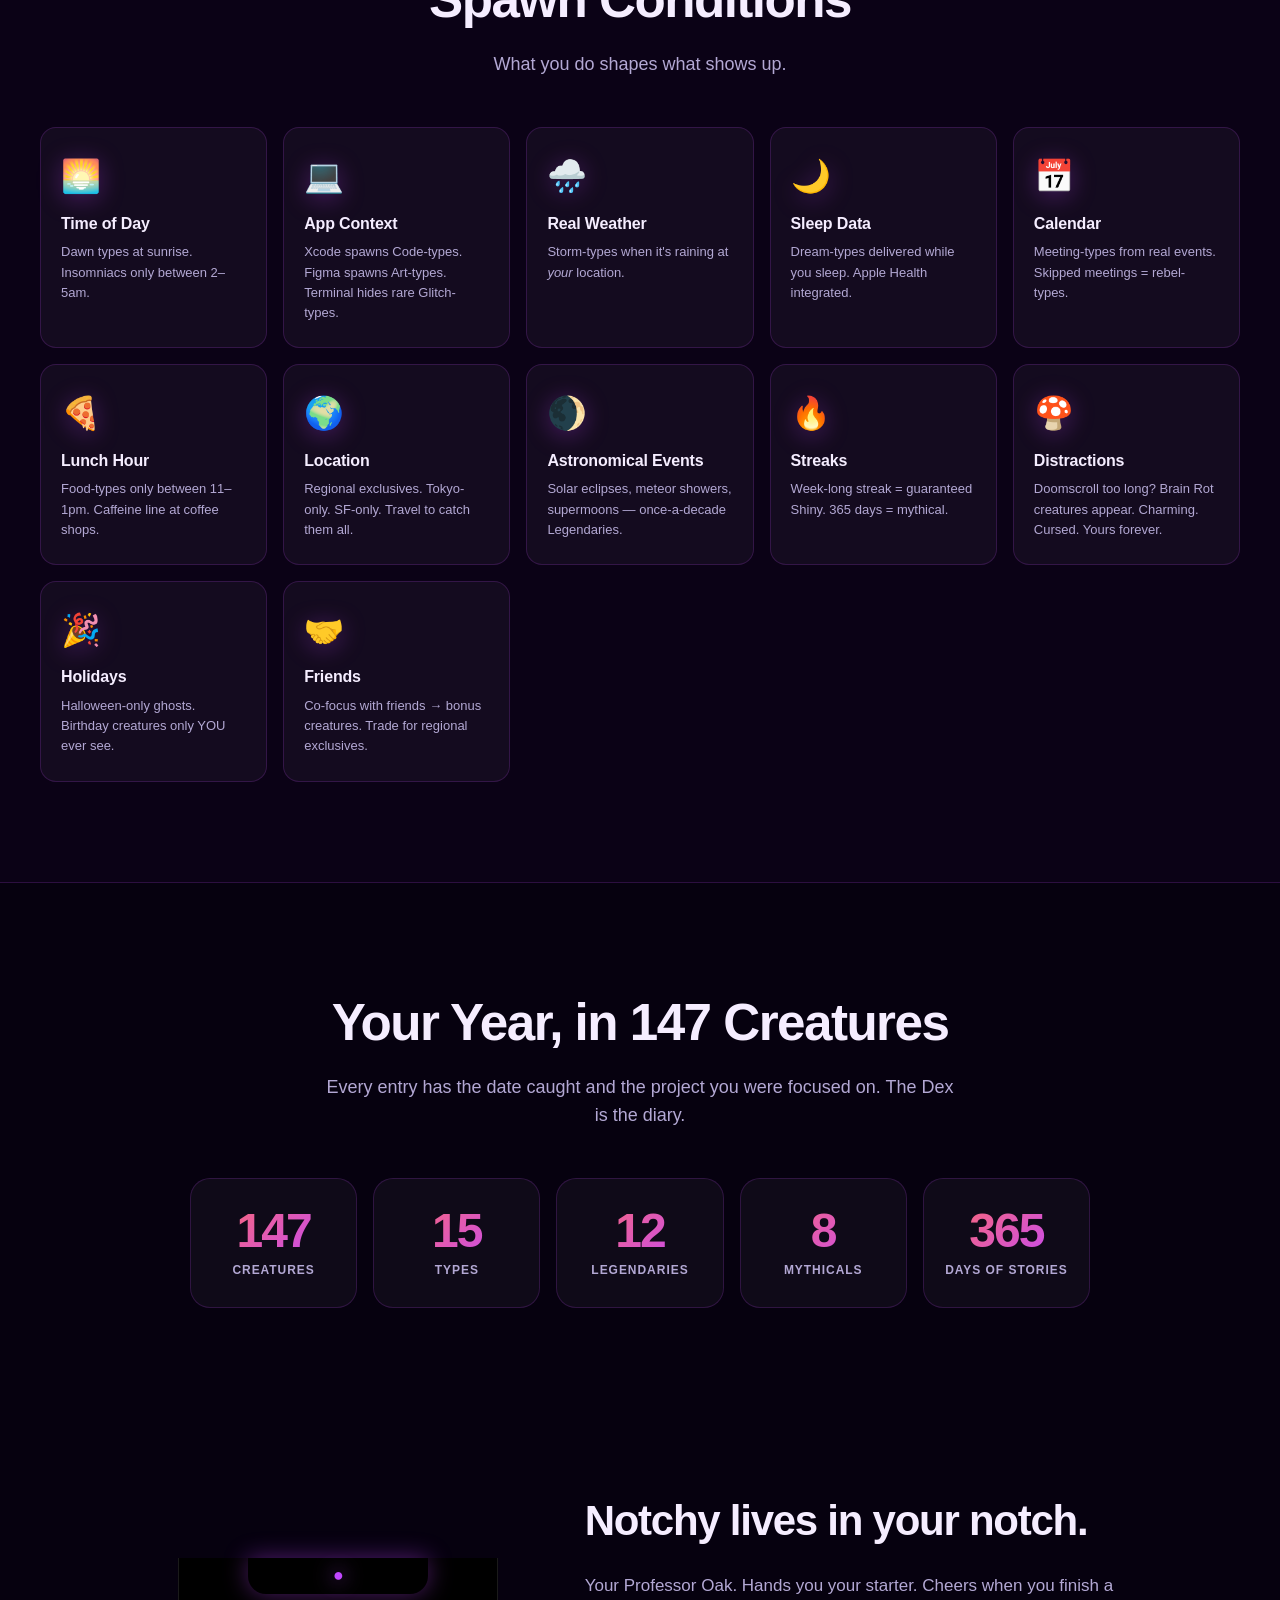
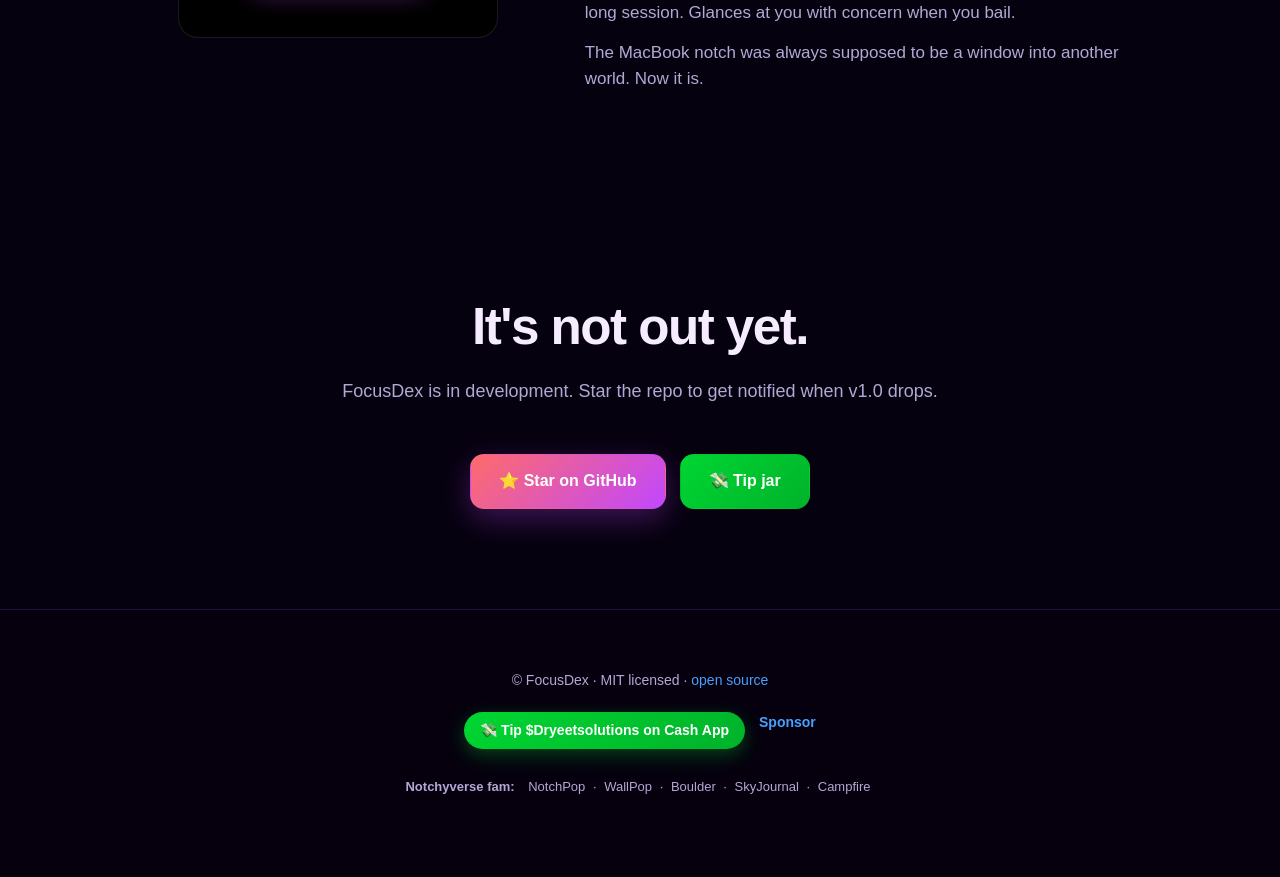
==== commit 260422f5: "v0.2.0 — Theme system, Safari Mode catch minigame, no more lock-in App: - Add Theme.swift: brand-pal" ====
--- a/website/index.html
+++ b/website/index.html
@@ -4,7 +4,7 @@
 <meta charset="UTF-8">
 <meta name="viewport" content="width=device-width, initial-scale=1.0">
 <title>FocusDex — Catch creatures by focusing.</title>
-<meta name="description" content="A macOS productivity app with Pokémon-style mechanics. Focus on real work, earn Pokeballs, catch creatures on your breaks. Your Pokedex IS your year of work.">
+<meta name="description" content="A macOS focus app with Pokémon-style mechanics. Focus → earn Pokeballs → catch the creatures that spawned during your session. Your Pokédex IS your year of work.">
 <meta property="og:title" content="FocusDex">
 <meta property="og:description" content="Catch creatures by focusing. The Animal Crossing of productivity.">
 <meta property="og:type" content="website">
@@ -40,12 +40,12 @@
       The Animal Crossing of productivity.
     </p>
     <p class="hero-sub">
-      Focus on real work → earn Pokeballs. On your breaks, catch the creatures that
-      spawned during your session. Your Pokédex <strong>is</strong> your year of work.
+      Set a timer. Focus. Earn Pokéballs in real time. When the timer ends,
+      <strong>Safari Mode</strong> opens — a screen full of the creatures that spawned
+      during your session. Throw your balls. Catch them all.
     </p>
     <div class="hero-cta">
-      <a class="btn primary" href="https://github.com/bendawg2010/FocusDex/releases/latest"
-         data-download-trigger>↓ Download (Coming Soon)</a>
+      <a class="btn primary" href="https://github.com/bendawg2010/FocusDex" target="_blank" rel="noopener">⭐ Star on GitHub</a>
       <a class="btn ghost" href="#how">How it works ↓</a>
     </div>
     <div class="hero-meta">
@@ -60,34 +60,62 @@
 
 <!-- the loop -->
 <section id="how" class="section">
-  <h2 class="section-title">The Core Loop</h2>
-  <p class="section-lead">It's stupidly simple. Focus → earn balls → catch on break.</p>
+  <h2 class="section-title">The Loop</h2>
+  <p class="section-lead">Focus → Spawn → Catch → Brag. That's the whole game.</p>
   <div class="loop-grid">
     <div class="loop-card">
       <div class="loop-num">1</div>
       <h3>Focus</h3>
-      <p>Hit start. Notchy watches you work. Every 5 minutes of uninterrupted focus = <strong>1 Pokeball</strong>. 25 min = a <strong>Great Ball</strong>. 90 min = an <strong>Ultra Ball</strong>. 8h day = a <strong>Master Ball</strong>.</p>
+      <p>Pick a duration. Hit start. Notchy starts your session. Every <strong>5 minutes</strong> of focus = one Pokéball. Longer sessions earn rarer ball tiers.</p>
     </div>
     <div class="loop-card">
       <div class="loop-num">2</div>
       <h3>Spawn</h3>
-      <p>While you focus, creatures appear in the world around you — shaped by <strong>time of day</strong>, which <strong>app you're in</strong>, the <strong>weather</strong>, even your <strong>streak</strong>. Some only appear during a real eclipse.</p>
+      <p>Creatures spawn quietly during your session — shaped by <strong>time of day</strong>, the <strong>app you're in</strong>, the <strong>weather</strong>, your <strong>streak</strong>. Some only appear during a real eclipse.</p>
     </div>
     <div class="loop-card">
       <div class="loop-num">3</div>
       <h3>Catch</h3>
-      <p>Break time. Open Safari Mode. Your stockpile of balls. The creatures that spawned. <strong>Go.</strong> Long focus = better odds. Catch them, name them, level them.</p>
+      <p>Timer ends → <strong>Safari Mode</strong> opens. Spawned creatures float on screen. Tap → ball arcs → wobble x3 → ✨ caught ✨.</p>
     </div>
     <div class="loop-card">
       <div class="loop-num">4</div>
-      <h3>Battle. Trade. Brag.</h3>
-      <p>Friday Tournaments. Co-op Raids. Trade share codes. Become a Gym Leader. Year-end Wrapped. Your Pokédex IS your year of work.</p>
+      <h3>Brag</h3>
+      <p>Battle friends. Trade share codes. Co-op raids. Year-end Wrapped. Your Pokédex <strong>is</strong> your year of work.</p>
+    </div>
+  </div>
+</section>
+
+<!-- ball tiers -->
+<section class="section section-alt">
+  <h2 class="section-title">Ball Tiers</h2>
+  <p class="section-lead">Longer sessions cash out in rarer balls.</p>
+  <div class="loop-grid">
+    <div class="loop-card">
+      <div class="loop-num">5m</div>
+      <h3>Focus Ball</h3>
+      <p>The base unit. Earn a few per session. Catches common creatures.</p>
+    </div>
+    <div class="loop-card">
+      <div class="loop-num">25m</div>
+      <h3>Great Focus Ball</h3>
+      <p>Classic pomodoro. Better catch rates. Unlocks uncommon types.</p>
+    </div>
+    <div class="loop-card">
+      <div class="loop-num">90m</div>
+      <h3>Ultra Focus Ball</h3>
+      <p>Deep work. Where the rare and shiny live. Some legendaries refuse anything less.</p>
+    </div>
+    <div class="loop-card">
+      <div class="loop-num">8h</div>
+      <h3>Master Flow Ball</h3>
+      <p>A full focused day. Catches <strong>anything</strong>. The Dex bends to your will.</p>
     </div>
   </div>
 </section>
 
 <!-- starters -->
-<section id="starters" class="section section-alt">
+<section id="starters" class="section">
   <h2 class="section-title">Pick Your Starter</h2>
   <p class="section-lead">Three lines. Pick one, stick with it the whole year.</p>
   <div class="starter-grid">
@@ -102,7 +130,7 @@
           <span class="type-badge type-code">Code</span>
           <span class="type-badge type-spirit">Spirit</span>
         </div>
-        <p>Awarded to those who first focus in a code editor. A small mint-glow spirit, eyes blink like a text cursor. Evolves into <strong>Codetitan</strong>.</p>
+        <p>Awarded to those who first focus in a code editor. A mint-glow spirit, eyes blink like a text cursor. Evolves into <strong>Codetitan</strong>.</p>
       </div>
     </div>
 
@@ -139,9 +167,9 @@
 </section>
 
 <!-- spawn conditions -->
-<section class="section">
+<section class="section section-alt">
   <h2 class="section-title">Spawn Conditions</h2>
-  <p class="section-lead">What you do shapes what shows up. Real-world variables, real consequences.</p>
+  <p class="section-lead">What you do shapes what shows up.</p>
   <div class="spawn-grid">
     <div class="spawn-tile"><span class="spawn-emoji">🌅</span><h4>Time of Day</h4><p>Dawn types at sunrise. Insomniacs only between 2–5am.</p></div>
     <div class="spawn-tile"><span class="spawn-emoji">💻</span><h4>App Context</h4><p>Xcode spawns Code-types. Figma spawns Art-types. Terminal hides rare Glitch-types.</p></div>
@@ -152,18 +180,18 @@
     <div class="spawn-tile"><span class="spawn-emoji">🌍</span><h4>Location</h4><p>Regional exclusives. Tokyo-only. SF-only. Travel to catch them all.</p></div>
     <div class="spawn-tile"><span class="spawn-emoji">🌒</span><h4>Astronomical Events</h4><p>Solar eclipses, meteor showers, supermoons — once-a-decade Legendaries.</p></div>
     <div class="spawn-tile"><span class="spawn-emoji">🔥</span><h4>Streaks</h4><p>Week-long streak = guaranteed Shiny. 365 days = mythical.</p></div>
-    <div class="spawn-tile"><span class="spawn-emoji">📵</span><h4>Distraction</h4><p>Doomscroll too long? The Brain Rot family appears. Charming. Cursed. Yours forever.</p></div>
+    <div class="spawn-tile"><span class="spawn-emoji">🍄</span><h4>Distractions</h4><p>Doomscroll too long? Brain Rot creatures appear. Charming. Cursed. Yours forever.</p></div>
     <div class="spawn-tile"><span class="spawn-emoji">🎉</span><h4>Holidays</h4><p>Halloween-only ghosts. Birthday creatures only YOU ever see.</p></div>
     <div class="spawn-tile"><span class="spawn-emoji">🤝</span><h4>Friends</h4><p>Co-focus with friends → bonus creatures. Trade for regional exclusives.</p></div>
   </div>
 </section>
 
 <!-- the dex -->
-<section id="dex" class="section section-alt">
-  <h2 class="section-title">Your Year, in 150 Creatures</h2>
+<section id="dex" class="section">
+  <h2 class="section-title">Your Year, in 147 Creatures</h2>
   <p class="section-lead">Every entry has the date caught and the project you were focused on. The Dex is the diary.</p>
   <div class="dex-stats">
-    <div class="dex-stat"><span class="stat-num">150+</span><span class="stat-label">creatures</span></div>
+    <div class="dex-stat"><span class="stat-num">147</span><span class="stat-label">creatures</span></div>
     <div class="dex-stat"><span class="stat-num">15</span><span class="stat-label">types</span></div>
     <div class="dex-stat"><span class="stat-num">12</span><span class="stat-label">legendaries</span></div>
     <div class="dex-stat"><span class="stat-num">8</span><span class="stat-label">mythicals</span></div>
@@ -183,7 +211,7 @@
     </div>
     <div class="notchy-info">
       <h2>Notchy lives in your notch.</h2>
-      <p>Your Professor Oak. Hands you your starter. Gives you quests. Cheers you on. Glances at you, concerned, when you start slipping.</p>
+      <p>Your Professor Oak. Hands you your starter. Cheers when you finish a long session. Glances at you with concern when you bail.</p>
       <p>The MacBook notch was always supposed to be a window into another world. Now it is.</p>
     </div>
   </div>
@@ -195,40 +223,9 @@
   <p class="section-lead">FocusDex is in development. Star the repo to get notified when v1.0 drops.</p>
   <div class="cta-row">
     <a class="btn primary" href="https://github.com/bendawg2010/FocusDex" target="_blank" rel="noopener">⭐ Star on GitHub</a>
-    <a class="btn ghost" href="https://cash.app/$Dryeetsolutions" target="_blank" rel="noopener" class="cashapp-pill">💸 Tip jar</a>
-  </div>
-</section>
-
-<!-- download gate modal -->
-<div id="dlGate" class="dl-gate" hidden role="dialog" aria-modal="true" aria-labelledby="dlGateTitle">
-  <div class="dl-gate-card">
-    <button class="dl-gate-close" id="dlGateClose" aria-label="Close">×</button>
-    <div class="dl-gate-icon">⚠️</div>
-    <h2 class="dl-gate-title" id="dlGateTitle">FocusDex isn't out yet.</h2>
-    <p class="dl-gate-lead">
-      <strong>Free + open source · MIT licensed.</strong>
-      The macOS app is still in development. You can star the GitHub repo
-      to be notified the moment v1.0 drops — or tip Ben to fuel late-night
-      coding sessions (and spawn rare Insomnix's in his dex 🌙).
-    </p>
-    <ol>
-      <li>Star <strong>github.com/bendawg2010/FocusDex</strong></li>
-      <li>Get a notification when v1.0 ships</li>
-      <li>Download → macOS may say "can't be opened" (no $99/yr Apple Dev cert)</li>
-      <li><strong>System Settings → Privacy &amp; Security</strong> → <strong>Open Anyway</strong></li>
-      <li>You only do this once. Catch them all.</li>
-    </ol>
-    <p class="dl-gate-note">Sparkle handles future updates automatically.</p>
-    <a id="dlGateConfirm" class="btn primary dl-gate-btn" href="https://github.com/bendawg2010/FocusDex" target="_blank" rel="noopener" data-locked="true">
-      <span class="dl-gate-btn-text">Read above first…</span>
-    </a>
-    <div class="dl-gate-tip-row">
-      <a href="https://cash.app/$Dryeetsolutions" target="_blank" rel="noopener" class="cashapp">💸 Tip $Dryeetsolutions</a>
-      <a href="https://github.com/bendawg2010/FocusDex" target="_blank" rel="noopener">⭐ Star on GitHub</a>
-      <a href="https://github.com/sponsors/bendawg2010" target="_blank" rel="noopener">❤️ Sponsor</a>
-    </div>
-  </div>
-</div>
+    <a class="btn ghost cashapp-pill" href="https://cash.app/$Dryeetsolutions" target="_blank" rel="noopener">💸 Tip jar</a>
+  </div>
+</section>
 
 <!-- footer -->
 <footer>
--- a/website/styles.css
+++ b/website/styles.css
@@ -206,6 +206,47 @@
   max-width: 640px; margin-left: auto; margin-right: auto;
 }
 
+/* ===== lock-in grid ===== */
+.lockin-section { padding-bottom: 60px; }
+.lockin-grid {
+  display: grid;
+  grid-template-columns: repeat(auto-fit, minmax(220px, 1fr));
+  gap: 18px;
+}
+.lockin-card {
+  padding: 28px 22px;
+  background: var(--card);
+  border: 1px solid var(--border);
+  border-radius: 20px;
+  transition: transform 200ms, background 200ms, box-shadow 200ms;
+}
+.lockin-card:hover {
+  transform: translateY(-4px);
+  background: var(--card-hi);
+}
+.lockin-card-hi {
+  background: linear-gradient(160deg, rgba(255, 107, 107, 0.14), rgba(193, 71, 255, 0.18));
+  border-color: rgba(193, 71, 255, 0.5);
+  box-shadow: 0 18px 50px rgba(193, 71, 255, 0.25);
+}
+.lockin-card-hi:hover {
+  background: linear-gradient(160deg, rgba(255, 107, 107, 0.2), rgba(193, 71, 255, 0.24));
+}
+.lockin-icon {
+  font-size: 32px;
+  margin-bottom: 12px;
+  filter: drop-shadow(0 4px 14px rgba(193, 71, 255, 0.4));
+}
+.lockin-card h3 {
+  font-size: 19px; font-weight: 800;
+  margin-bottom: 8px;
+  letter-spacing: -0.01em;
+}
+.lockin-card p {
+  font-size: 14px; color: var(--text-dim);
+}
+.lockin-card strong { color: var(--text); font-weight: 700; }
+
 /* ===== loop grid ===== */
 .loop-grid {
   display: grid;
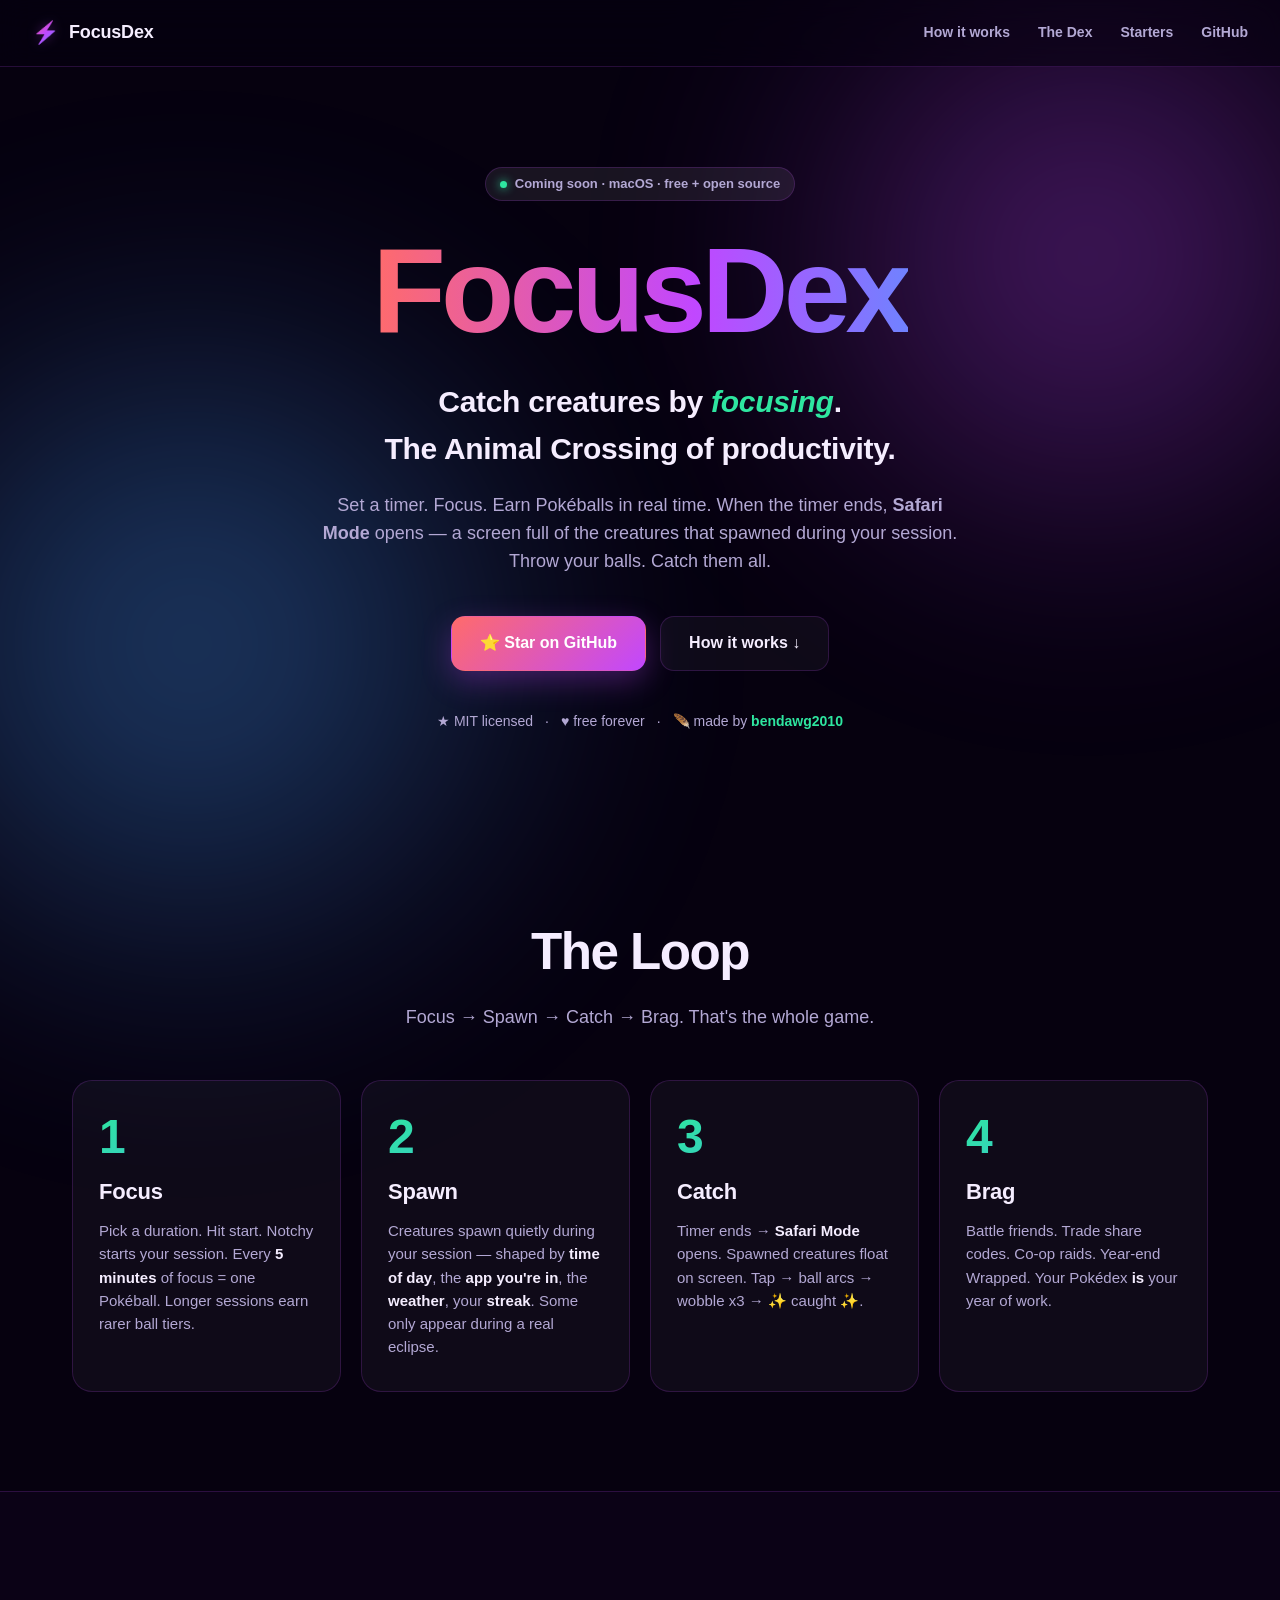
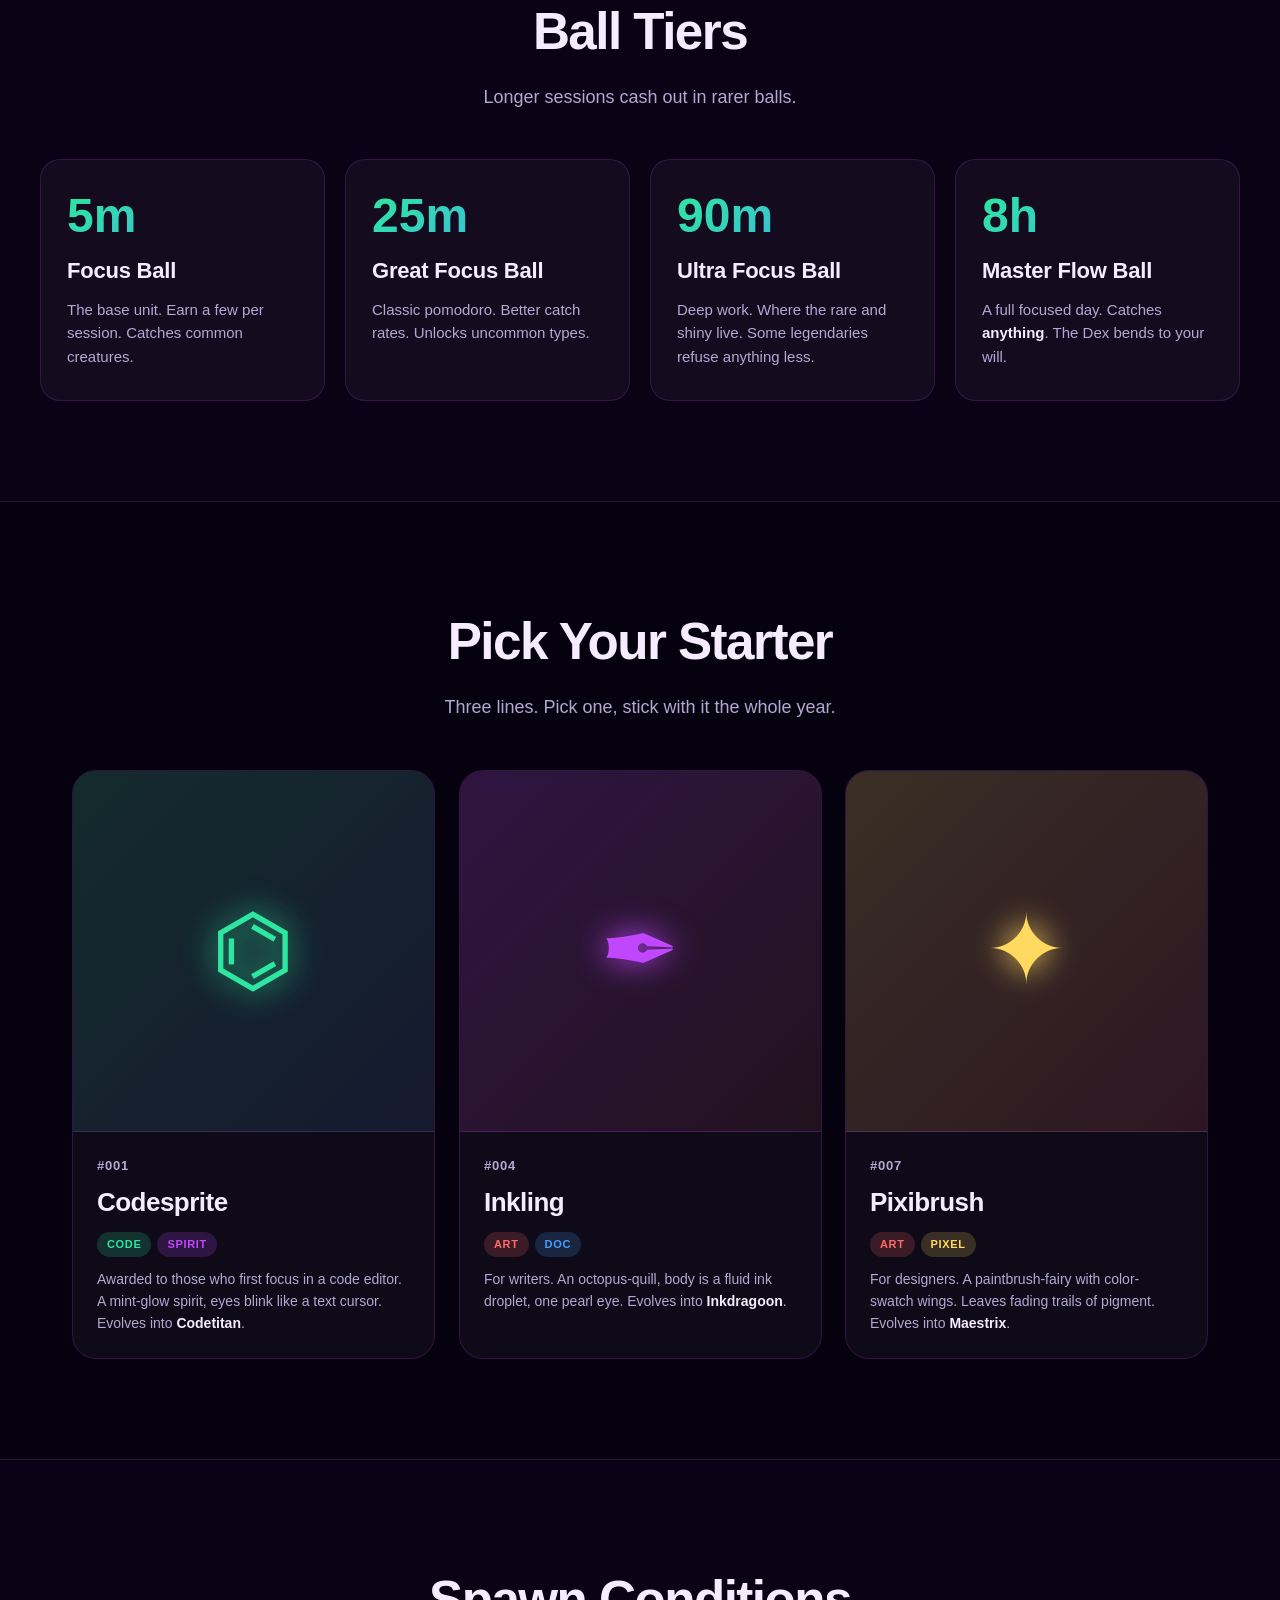
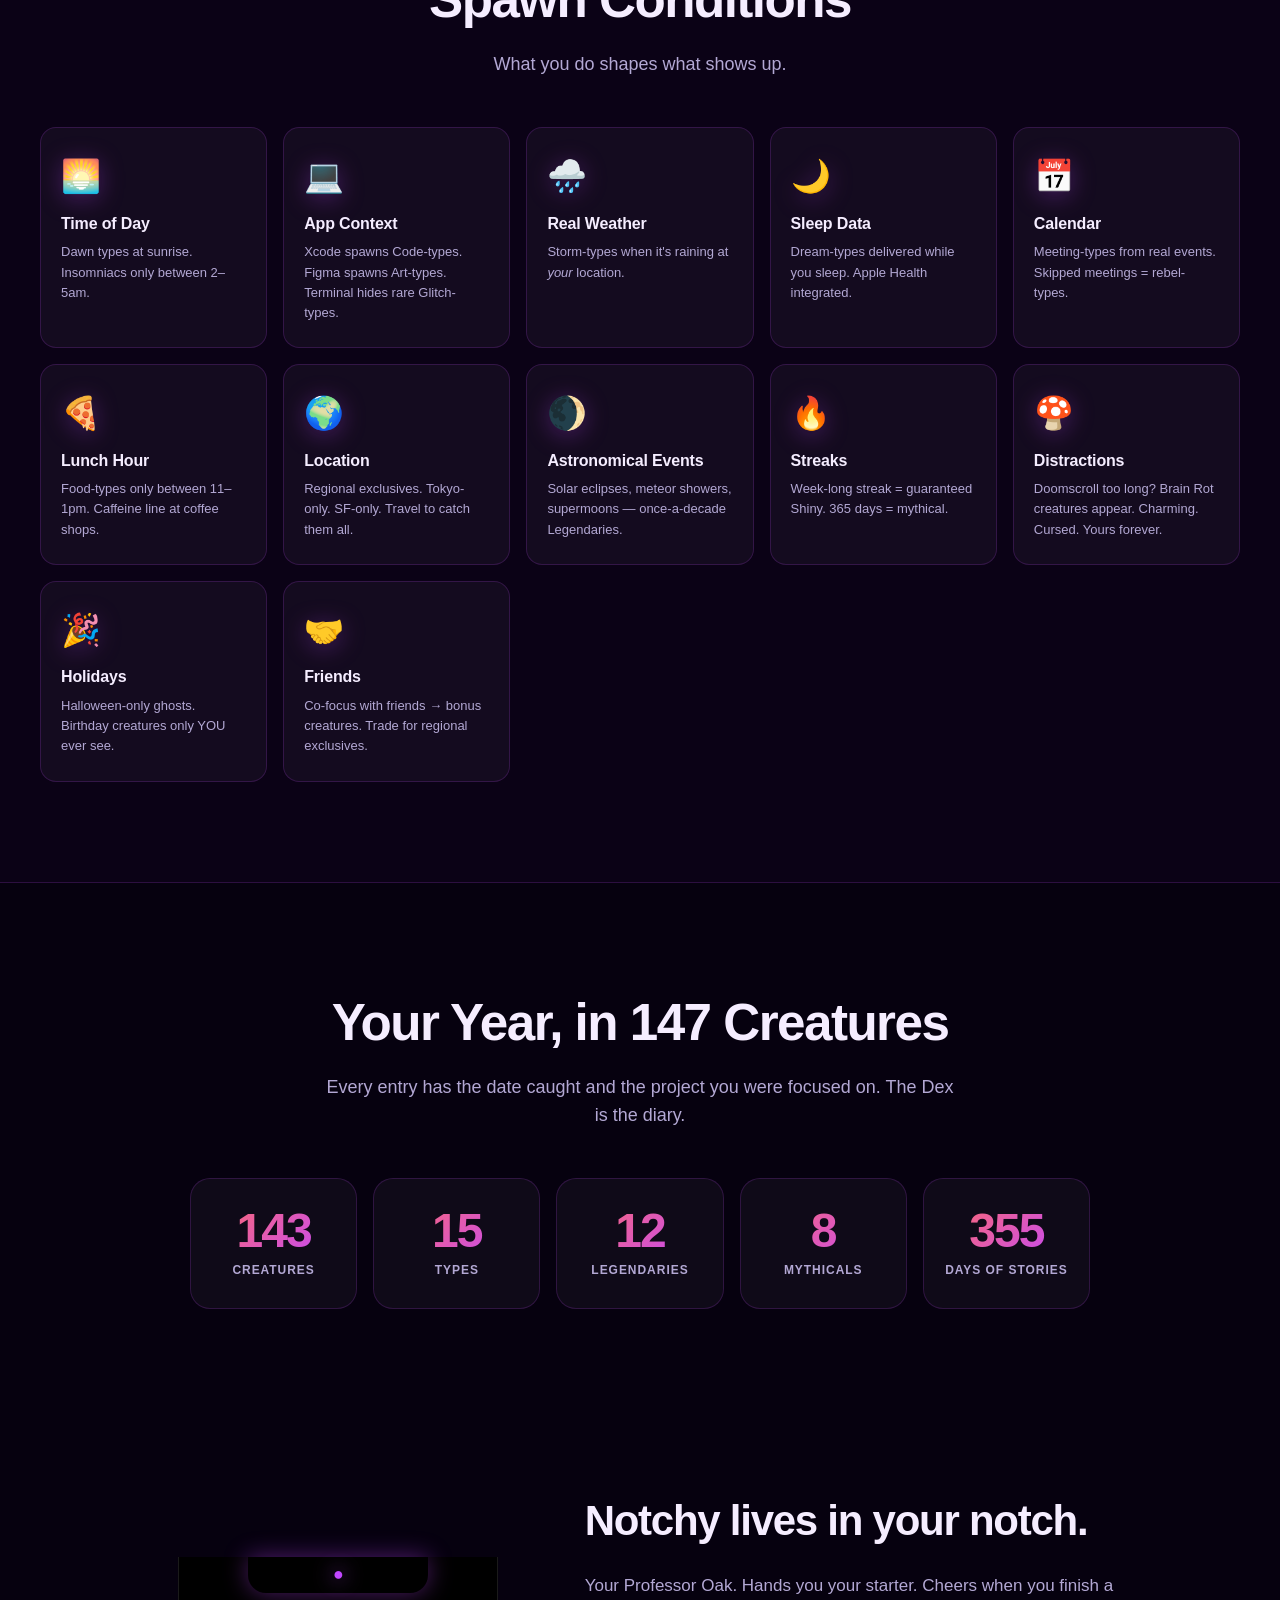
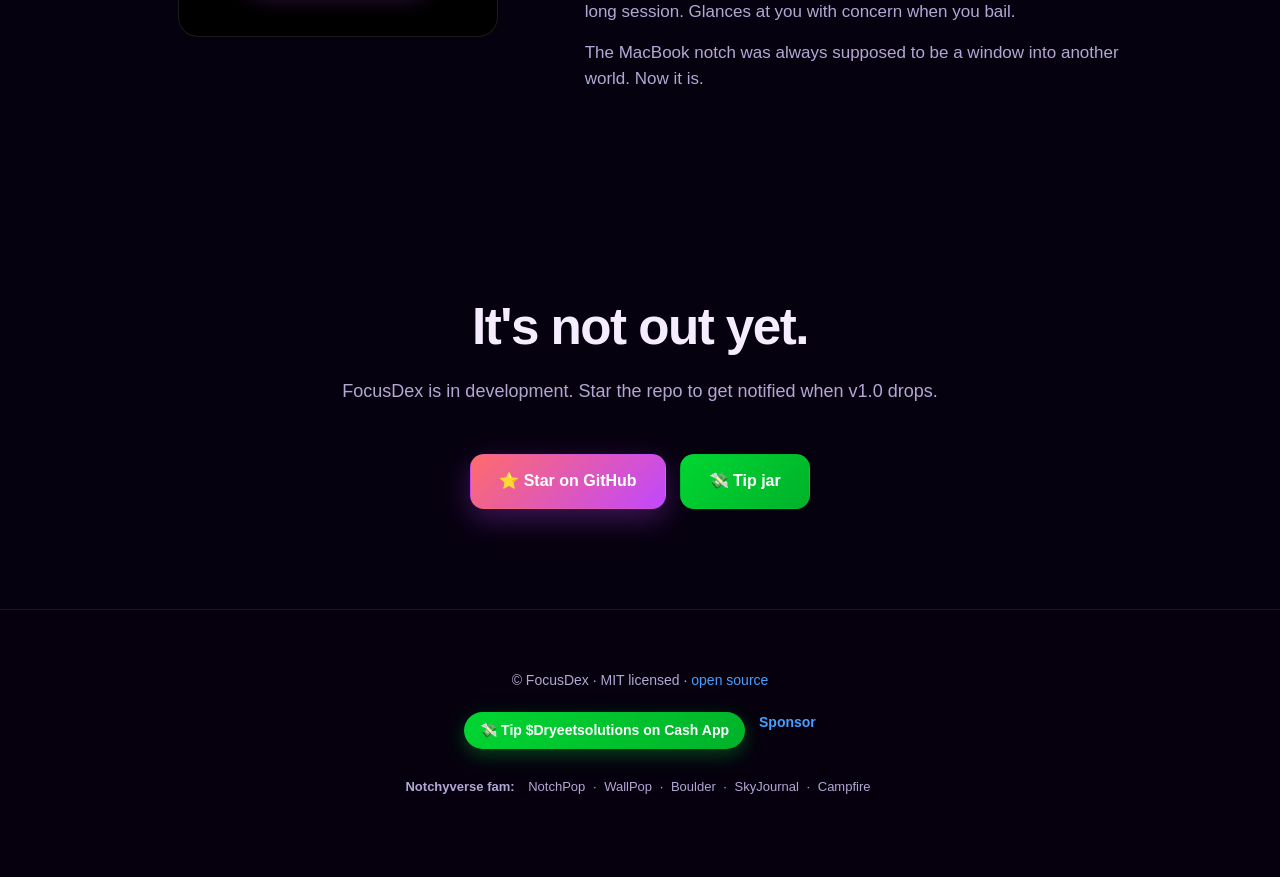
==== commit db462636: "v0.3.0 — MAJOR POLISH: persistence, onboarding, confetti, site reveals App — new components: - Persi" ====
--- a/website/index.html
+++ b/website/index.html
@@ -60,9 +60,9 @@
 
 <!-- the loop -->
 <section id="how" class="section">
-  <h2 class="section-title">The Loop</h2>
-  <p class="section-lead">Focus → Spawn → Catch → Brag. That's the whole game.</p>
-  <div class="loop-grid">
+  <h2 class="section-title reveal">The Loop</h2>
+  <p class="section-lead reveal reveal-delay-1">Focus → Spawn → Catch → Brag. That's the whole game.</p>
+  <div class="loop-grid reveal reveal-delay-2">
     <div class="loop-card">
       <div class="loop-num">1</div>
       <h3>Focus</h3>
@@ -88,9 +88,9 @@
 
 <!-- ball tiers -->
 <section class="section section-alt">
-  <h2 class="section-title">Ball Tiers</h2>
-  <p class="section-lead">Longer sessions cash out in rarer balls.</p>
-  <div class="loop-grid">
+  <h2 class="section-title reveal">Ball Tiers</h2>
+  <p class="section-lead reveal reveal-delay-1">Longer sessions cash out in rarer balls.</p>
+  <div class="loop-grid reveal reveal-delay-2">
     <div class="loop-card">
       <div class="loop-num">5m</div>
       <h3>Focus Ball</h3>
@@ -116,9 +116,9 @@
 
 <!-- starters -->
 <section id="starters" class="section">
-  <h2 class="section-title">Pick Your Starter</h2>
-  <p class="section-lead">Three lines. Pick one, stick with it the whole year.</p>
-  <div class="starter-grid">
+  <h2 class="section-title reveal">Pick Your Starter</h2>
+  <p class="section-lead reveal reveal-delay-1">Three lines. Pick one, stick with it the whole year.</p>
+  <div class="starter-grid reveal reveal-delay-2">
     <div class="starter-card">
       <div class="starter-art" data-creature="codesprite">
         <span class="creature-placeholder">⌬</span>
@@ -168,9 +168,9 @@
 
 <!-- spawn conditions -->
 <section class="section section-alt">
-  <h2 class="section-title">Spawn Conditions</h2>
-  <p class="section-lead">What you do shapes what shows up.</p>
-  <div class="spawn-grid">
+  <h2 class="section-title reveal">Spawn Conditions</h2>
+  <p class="section-lead reveal reveal-delay-1">What you do shapes what shows up.</p>
+  <div class="spawn-grid reveal reveal-delay-2">
     <div class="spawn-tile"><span class="spawn-emoji">🌅</span><h4>Time of Day</h4><p>Dawn types at sunrise. Insomniacs only between 2–5am.</p></div>
     <div class="spawn-tile"><span class="spawn-emoji">💻</span><h4>App Context</h4><p>Xcode spawns Code-types. Figma spawns Art-types. Terminal hides rare Glitch-types.</p></div>
     <div class="spawn-tile"><span class="spawn-emoji">🌧️</span><h4>Real Weather</h4><p>Storm-types when it's raining at <em>your</em> location.</p></div>
@@ -188,9 +188,9 @@
 
 <!-- the dex -->
 <section id="dex" class="section">
-  <h2 class="section-title">Your Year, in 147 Creatures</h2>
-  <p class="section-lead">Every entry has the date caught and the project you were focused on. The Dex is the diary.</p>
-  <div class="dex-stats">
+  <h2 class="section-title reveal">Your Year, in 147 Creatures</h2>
+  <p class="section-lead reveal reveal-delay-1">Every entry has the date caught and the project you were focused on. The Dex is the diary.</p>
+  <div class="dex-stats reveal reveal-delay-2">
     <div class="dex-stat"><span class="stat-num">147</span><span class="stat-label">creatures</span></div>
     <div class="dex-stat"><span class="stat-num">15</span><span class="stat-label">types</span></div>
     <div class="dex-stat"><span class="stat-num">12</span><span class="stat-label">legendaries</span></div>
@@ -201,7 +201,7 @@
 
 <!-- notchy as professor -->
 <section class="section notchy-section">
-  <div class="notchy-row">
+  <div class="notchy-row reveal">
     <div class="notchy-art">
       <div class="notch-mock">
         <div class="notch-shape">
@@ -219,8 +219,8 @@
 
 <!-- cta -->
 <section class="section cta-section">
-  <h2 class="section-title">It's not out yet.</h2>
-  <p class="section-lead">FocusDex is in development. Star the repo to get notified when v1.0 drops.</p>
+  <h2 class="section-title reveal">It's not out yet.</h2>
+  <p class="section-lead reveal reveal-delay-1">FocusDex is in development. Star the repo to get notified when v1.0 drops.</p>
   <div class="cta-row">
     <a class="btn primary" href="https://github.com/bendawg2010/FocusDex" target="_blank" rel="noopener">⭐ Star on GitHub</a>
     <a class="btn ghost cashapp-pill" href="https://cash.app/$Dryeetsolutions" target="_blank" rel="noopener">💸 Tip jar</a>
--- a/website/styles.css
+++ b/website/styles.css
@@ -579,6 +579,104 @@
 .footer-fam a { color: var(--text-dim); margin: 0 4px; }
 .footer-fam a:hover { color: var(--mint); }
 
+/* ===== scroll reveals ===== */
+.reveal {
+  opacity: 0;
+  transform: translateY(28px);
+  transition: opacity 700ms cubic-bezier(0.2, 0.7, 0.2, 1),
+              transform 700ms cubic-bezier(0.2, 0.7, 0.2, 1);
+  will-change: opacity, transform;
+}
+.reveal.is-visible {
+  opacity: 1;
+  transform: translateY(0);
+}
+.reveal.reveal-delay-1 { transition-delay: 80ms; }
+.reveal.reveal-delay-2 { transition-delay: 160ms; }
+.reveal.reveal-delay-3 { transition-delay: 240ms; }
+
+/* ===== 3D tilt on starter cards ===== */
+.starter-card {
+  transform-style: preserve-3d;
+  perspective: 1000px;
+  transition: transform 220ms cubic-bezier(0.2, 0.7, 0.2, 1), box-shadow 220ms;
+  will-change: transform;
+}
+.starter-card:hover {
+  box-shadow: 0 30px 80px rgba(193, 71, 255, 0.25);
+}
+
+/* ===== orb cursor parallax ===== */
+body::before {
+  transform: translate(var(--orb-x, 0), var(--orb-y, 0));
+  transition: transform 1.2s cubic-bezier(0.2, 0.7, 0.2, 1);
+}
+body::after {
+  transform: translate(calc(var(--orb-x, 0) * -1), calc(var(--orb-y, 0) * -1));
+  transition: transform 1.2s cubic-bezier(0.2, 0.7, 0.2, 1);
+}
+
+/* ===== count-up stat numbers ===== */
+.stat-num {
+  font-variant-numeric: tabular-nums;
+  transition: filter 200ms;
+}
+.dex-stat:hover .stat-num {
+  filter: drop-shadow(0 0 12px rgba(255, 107, 107, 0.6));
+}
+
+/* ===== spawn tile hover sparkle ===== */
+.spawn-tile {
+  position: relative;
+  overflow: hidden;
+}
+.spawn-tile::after {
+  content: "";
+  position: absolute;
+  inset: -50%;
+  background: radial-gradient(circle, rgba(255, 217, 96, 0.25), transparent 60%);
+  opacity: 0;
+  pointer-events: none;
+  transition: opacity 320ms;
+}
+.spawn-tile:hover::after { opacity: 1; }
+.spawn-tile:hover .spawn-emoji {
+  animation: emojiPop 0.45s cubic-bezier(0.34, 1.6, 0.5, 1);
+}
+@keyframes emojiPop {
+  0% { transform: scale(1); }
+  50% { transform: scale(1.18) rotate(-6deg); }
+  100% { transform: scale(1); }
+}
+
+/* ===== loop-card glow on hover ===== */
+.loop-card { position: relative; overflow: hidden; }
+.loop-card::after {
+  content: "";
+  position: absolute;
+  inset: -1px;
+  border-radius: 21px;
+  background: linear-gradient(135deg, rgba(255, 107, 107, 0.5), rgba(71, 160, 255, 0.5));
+  opacity: 0;
+  z-index: -1;
+  transition: opacity 280ms;
+  filter: blur(20px);
+}
+.loop-card:hover::after { opacity: 0.45; }
+
+/* ===== nav scroll shadow ===== */
+nav {
+  transition: background 240ms, backdrop-filter 240ms, box-shadow 240ms;
+}
+
+/* ===== prefers-reduced-motion ===== */
+@media (prefers-reduced-motion: reduce) {
+  .reveal { opacity: 1 !important; transform: none !important; transition: none !important; }
+  body::before, body::after { animation: none !important; }
+  .grad-text { animation: none !important; }
+  .starter-card { transform: none !important; }
+}
+
 /* ===== responsive ===== */
 @media (max-width: 768px) {
   nav { padding: 12px 20px; }
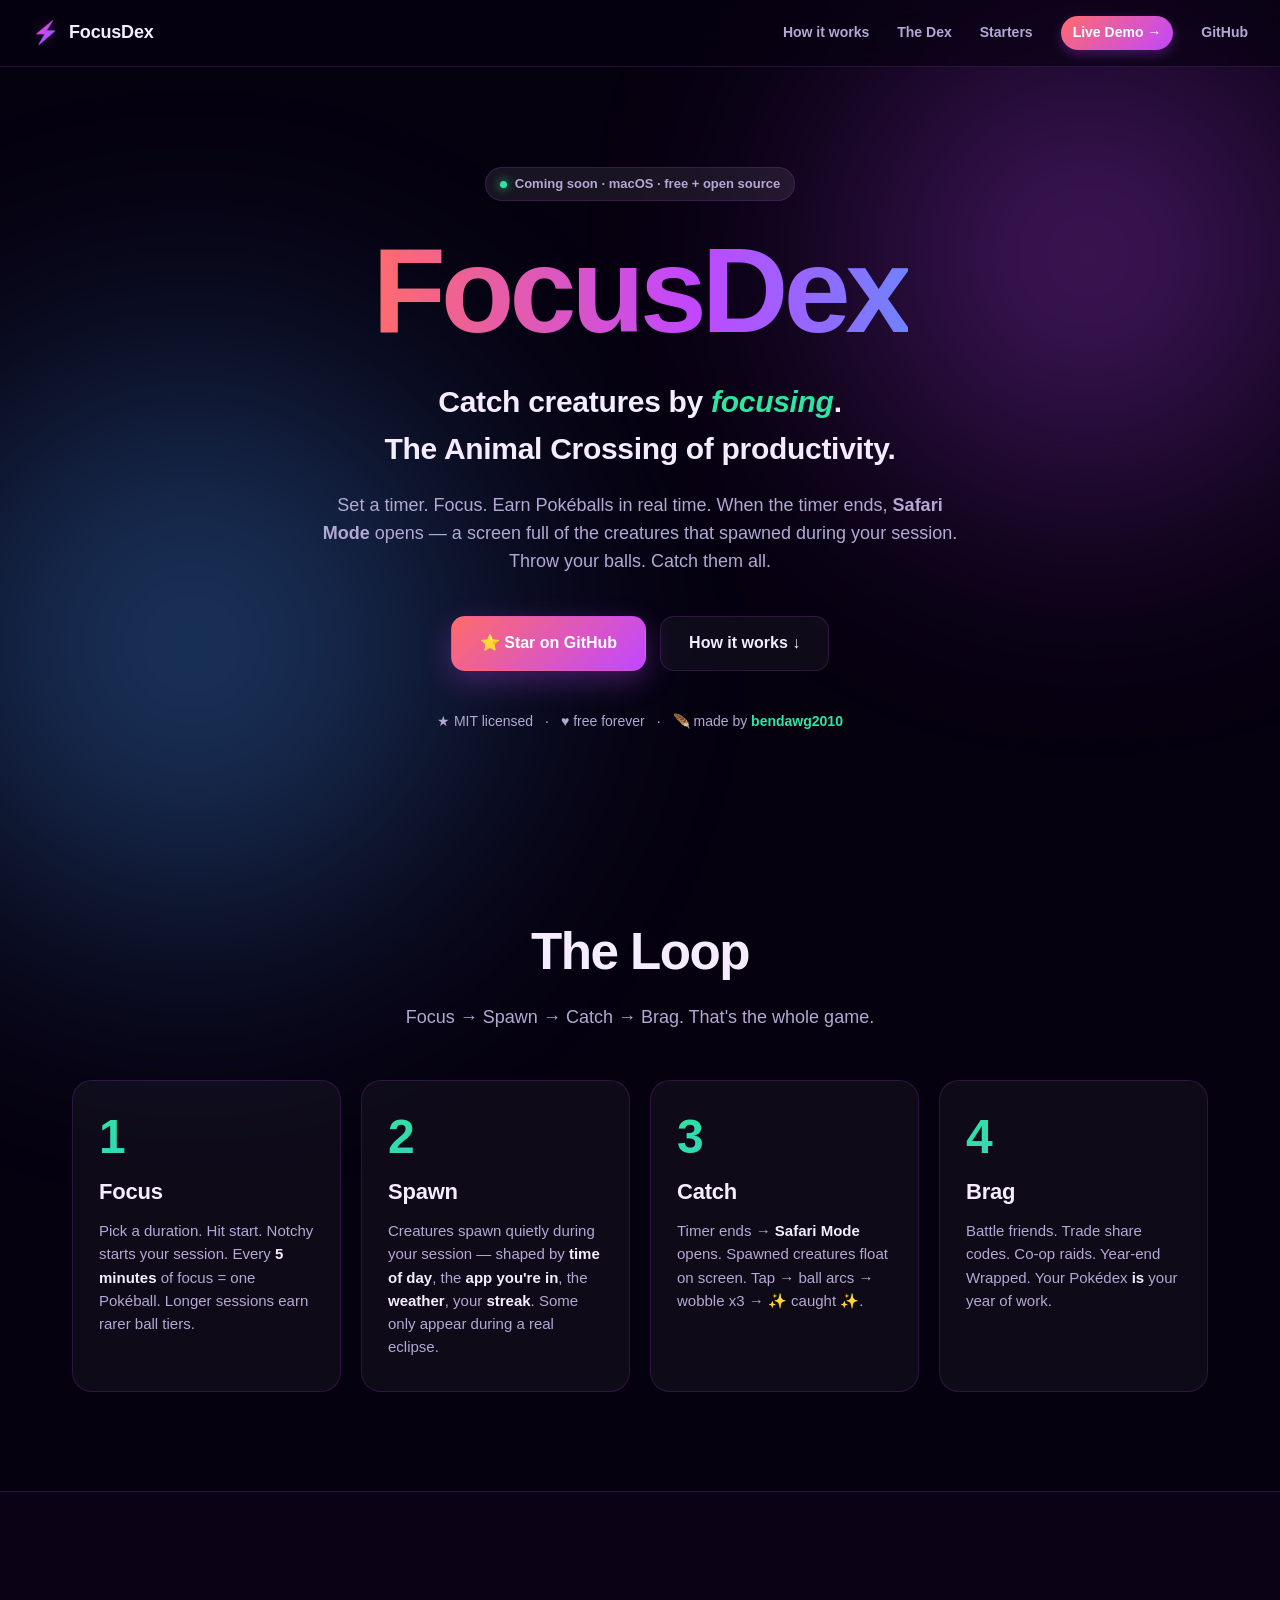
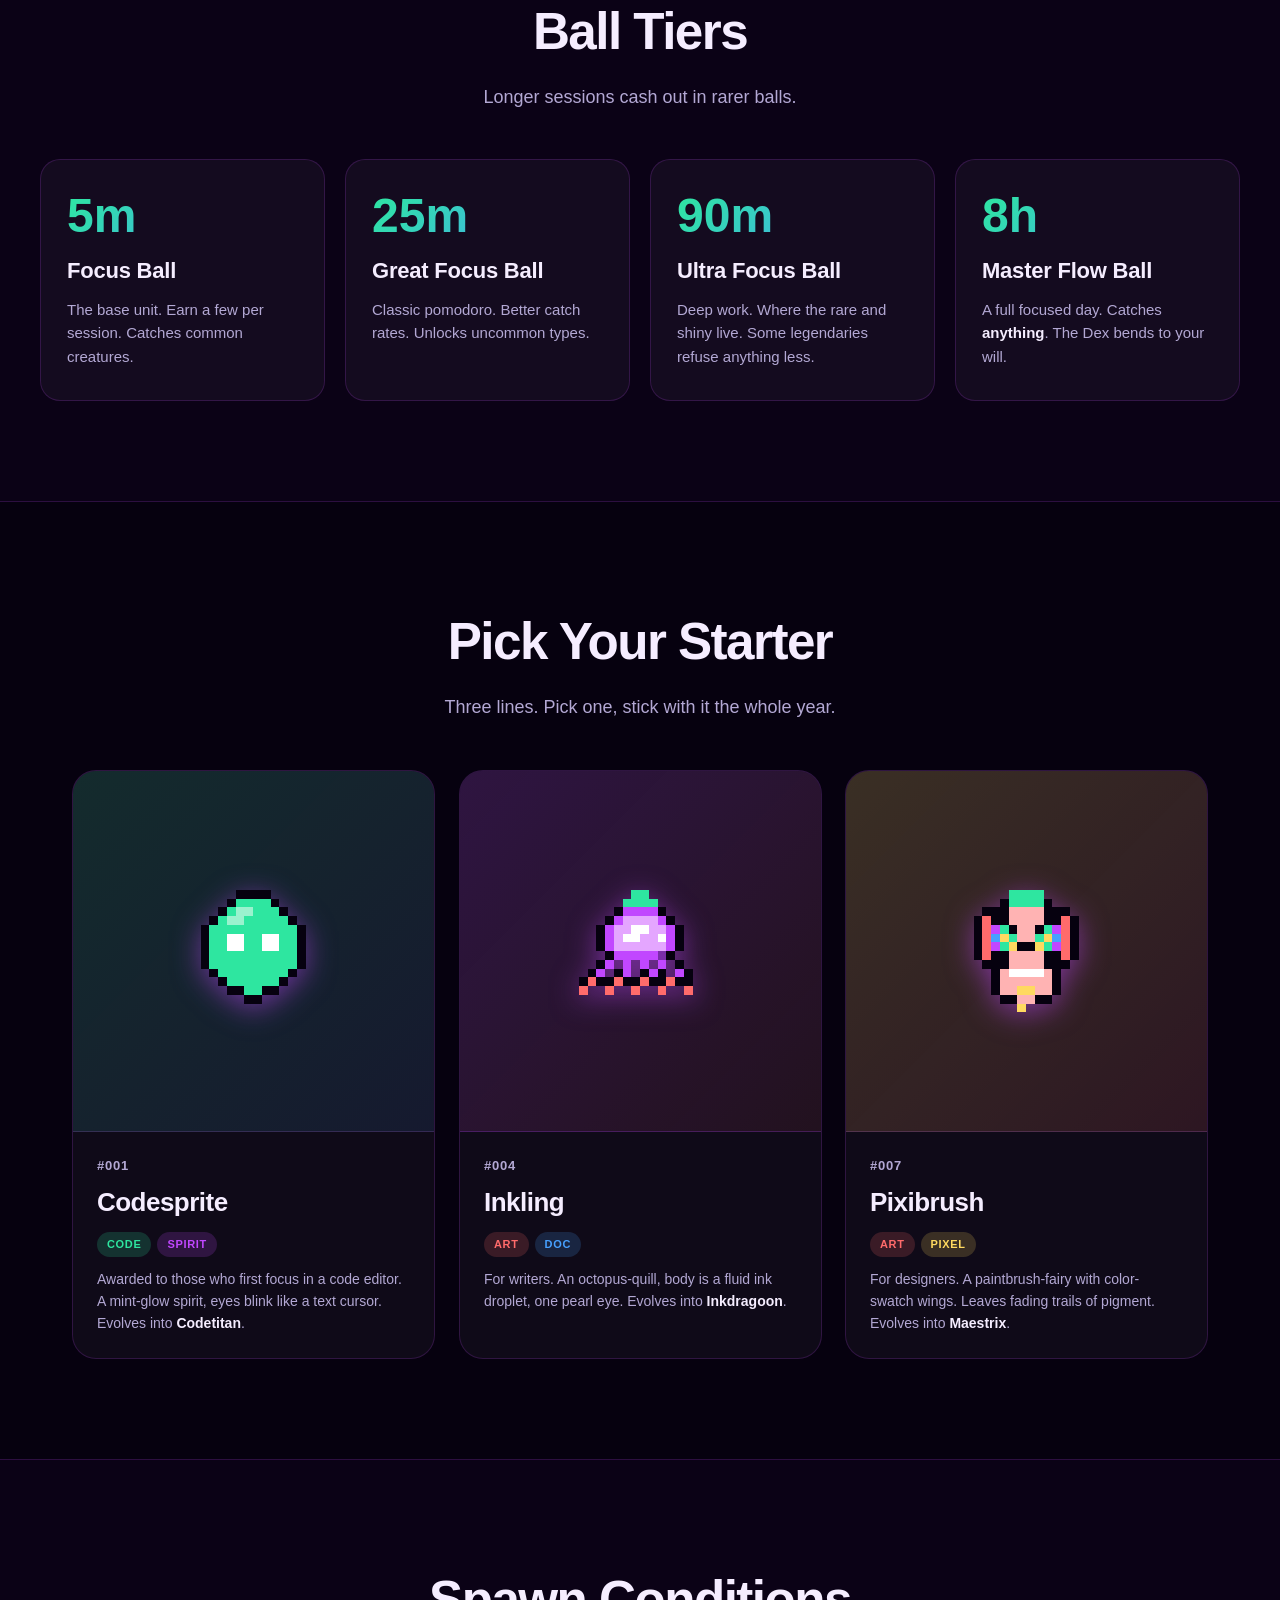
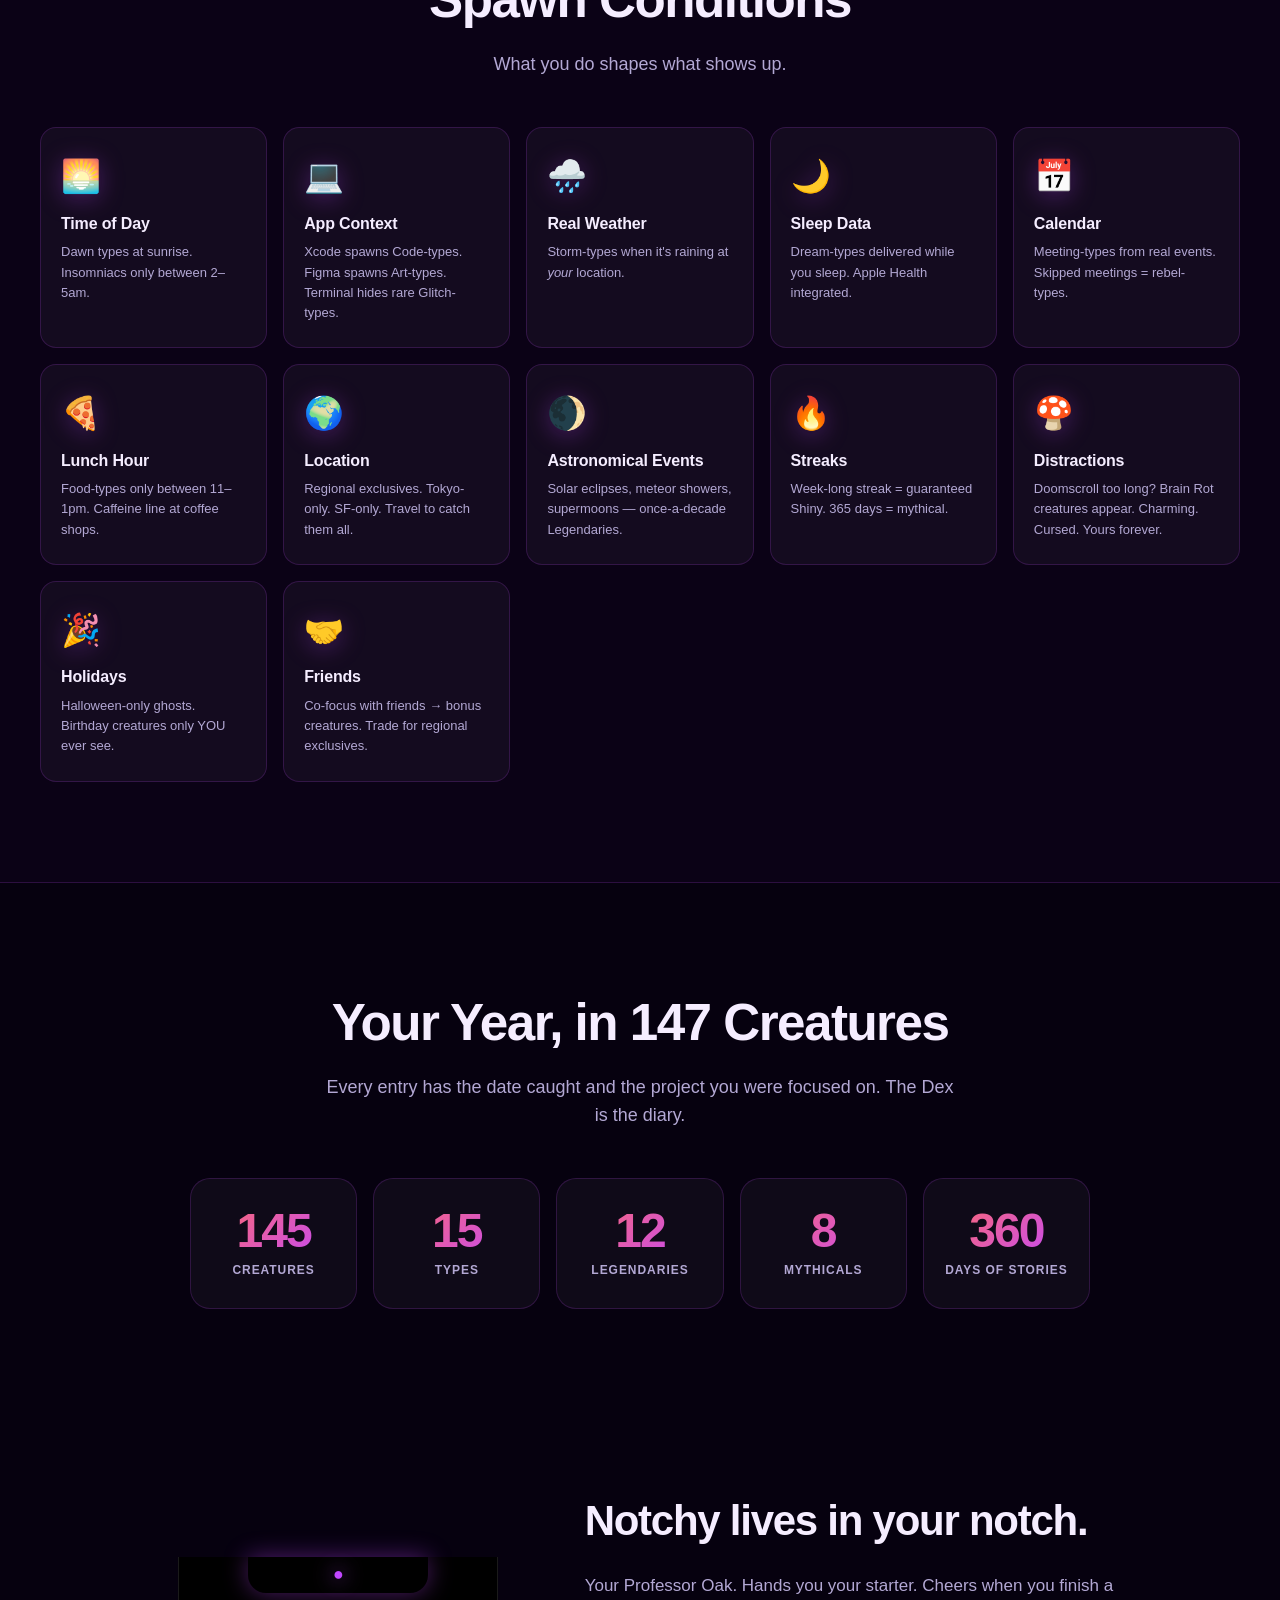
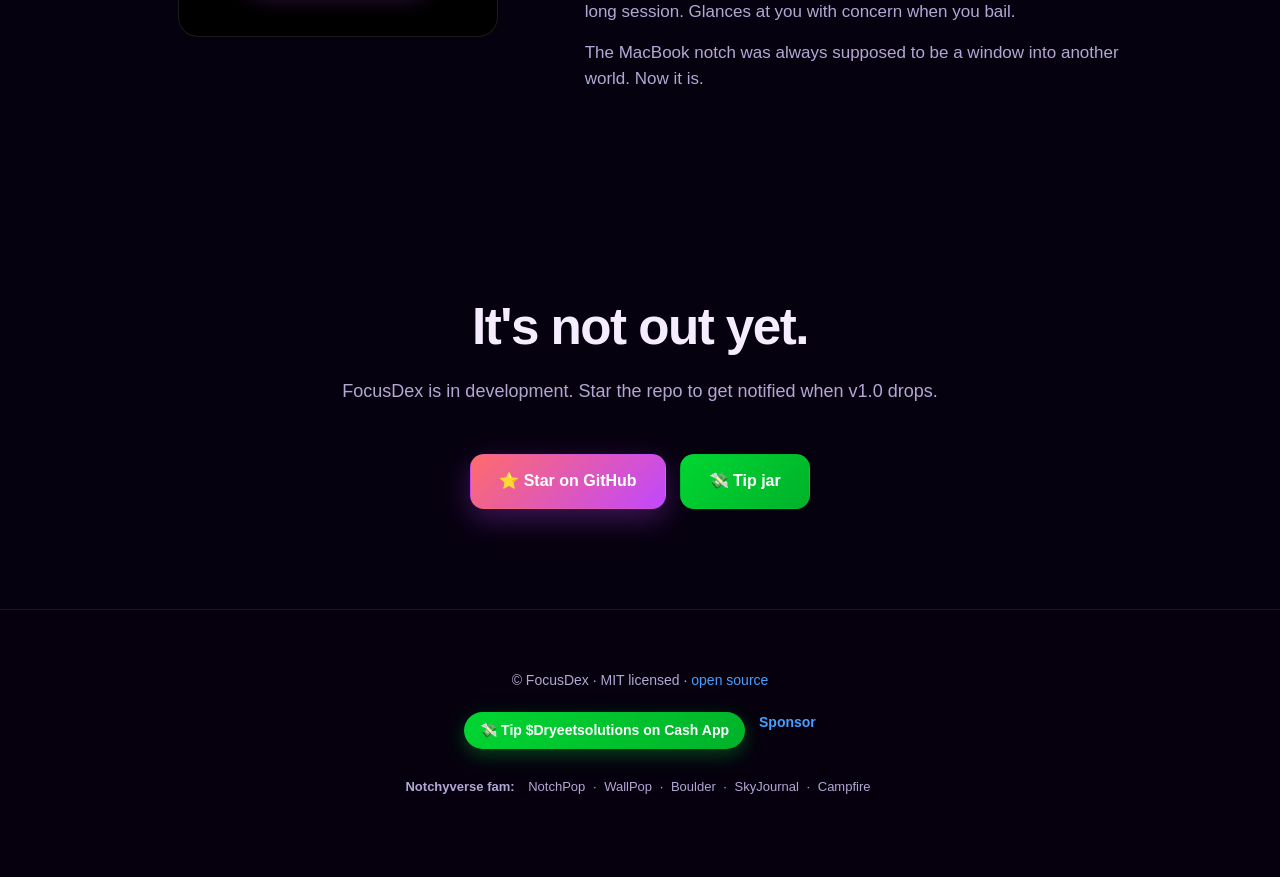
==== commit 2b843997: "v0.5.0 — Claude Design implemented: pixel sprites + live demo Implements the design package fetched " ====
--- a/website/index.html
+++ b/website/index.html
@@ -22,6 +22,7 @@
     <a href="#how">How it works</a>
     <a href="#dex">The Dex</a>
     <a href="#starters">Starters</a>
+    <a href="/demo/" class="nav-demo">Live Demo →</a>
     <a href="https://github.com/bendawg2010/FocusDex" target="_blank" rel="noopener">GitHub</a>
   </div>
 </nav>
@@ -120,9 +121,7 @@
   <p class="section-lead reveal reveal-delay-1">Three lines. Pick one, stick with it the whole year.</p>
   <div class="starter-grid reveal reveal-delay-2">
     <div class="starter-card">
-      <div class="starter-art" data-creature="codesprite">
-        <span class="creature-placeholder">⌬</span>
-      </div>
+      <div class="starter-art" data-creature="codesprite" data-pixel-art="codesprite"></div>
       <div class="starter-info">
         <div class="dex-num">#001</div>
         <h3>Codesprite</h3>
@@ -135,9 +134,7 @@
     </div>
 
     <div class="starter-card">
-      <div class="starter-art" data-creature="inkling">
-        <span class="creature-placeholder">✒︎</span>
-      </div>
+      <div class="starter-art" data-creature="inkling" data-pixel-art="inkling"></div>
       <div class="starter-info">
         <div class="dex-num">#004</div>
         <h3>Inkling</h3>
@@ -150,9 +147,7 @@
     </div>
 
     <div class="starter-card">
-      <div class="starter-art" data-creature="pixibrush">
-        <span class="creature-placeholder">✦</span>
-      </div>
+      <div class="starter-art" data-creature="pixibrush" data-pixel-art="pixibrush"></div>
       <div class="starter-info">
         <div class="dex-num">#007</div>
         <h3>Pixibrush</h3>
@@ -246,6 +241,7 @@
   </div>
 </footer>
 
+<script src="pixel-art.js"></script>
 <script src="app.js"></script>
 </body>
 </html>
--- a/website/styles.css
+++ b/website/styles.css
@@ -302,10 +302,30 @@
 .starter-art {
   aspect-ratio: 1;
   display: flex; align-items: center; justify-content: center;
-  font-size: 96px;
+  padding: 24px;
   background: linear-gradient(135deg, rgba(193, 71, 255, 0.1), rgba(71, 160, 255, 0.1));
   border-bottom: 1px solid var(--border);
   position: relative;
+  image-rendering: pixelated;
+}
+.starter-art svg {
+  filter: drop-shadow(0 6px 14px rgba(193, 71, 255, 0.5));
+  animation: floatBob 3s ease-in-out infinite;
+}
+
+.nav-demo {
+  background: linear-gradient(135deg, var(--pink), var(--magenta));
+  color: white !important;
+  padding: 6px 12px;
+  border-radius: 999px;
+  font-weight: 800;
+  font-size: 12px;
+  box-shadow: 0 4px 12px rgba(193, 71, 255, 0.3);
+  transition: transform 200ms;
+}
+.nav-demo:hover {
+  transform: translateY(-1px);
+  color: white !important;
 }
 .starter-art[data-creature="codesprite"] { background: linear-gradient(135deg, rgba(46, 230, 160, 0.15), rgba(71, 160, 255, 0.1)); }
 .starter-art[data-creature="codesprite"] .creature-placeholder { color: var(--mint); }
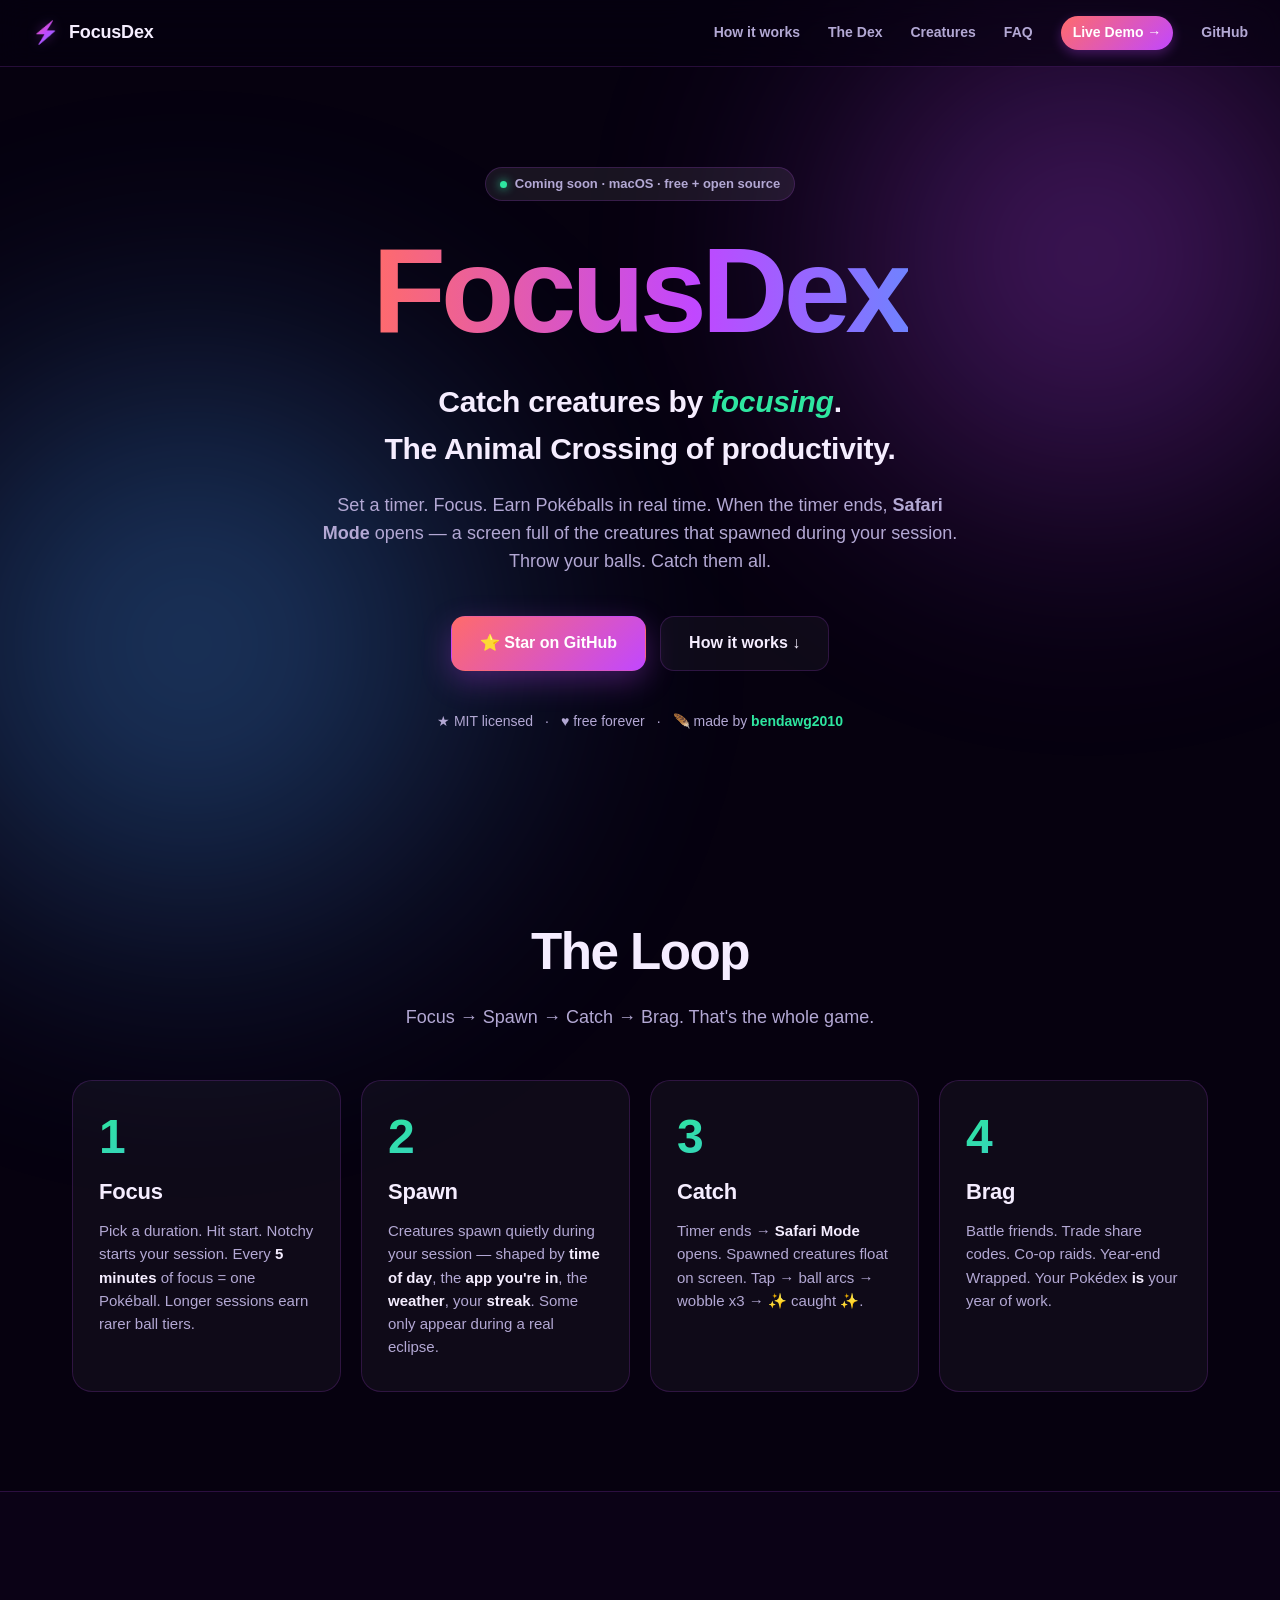
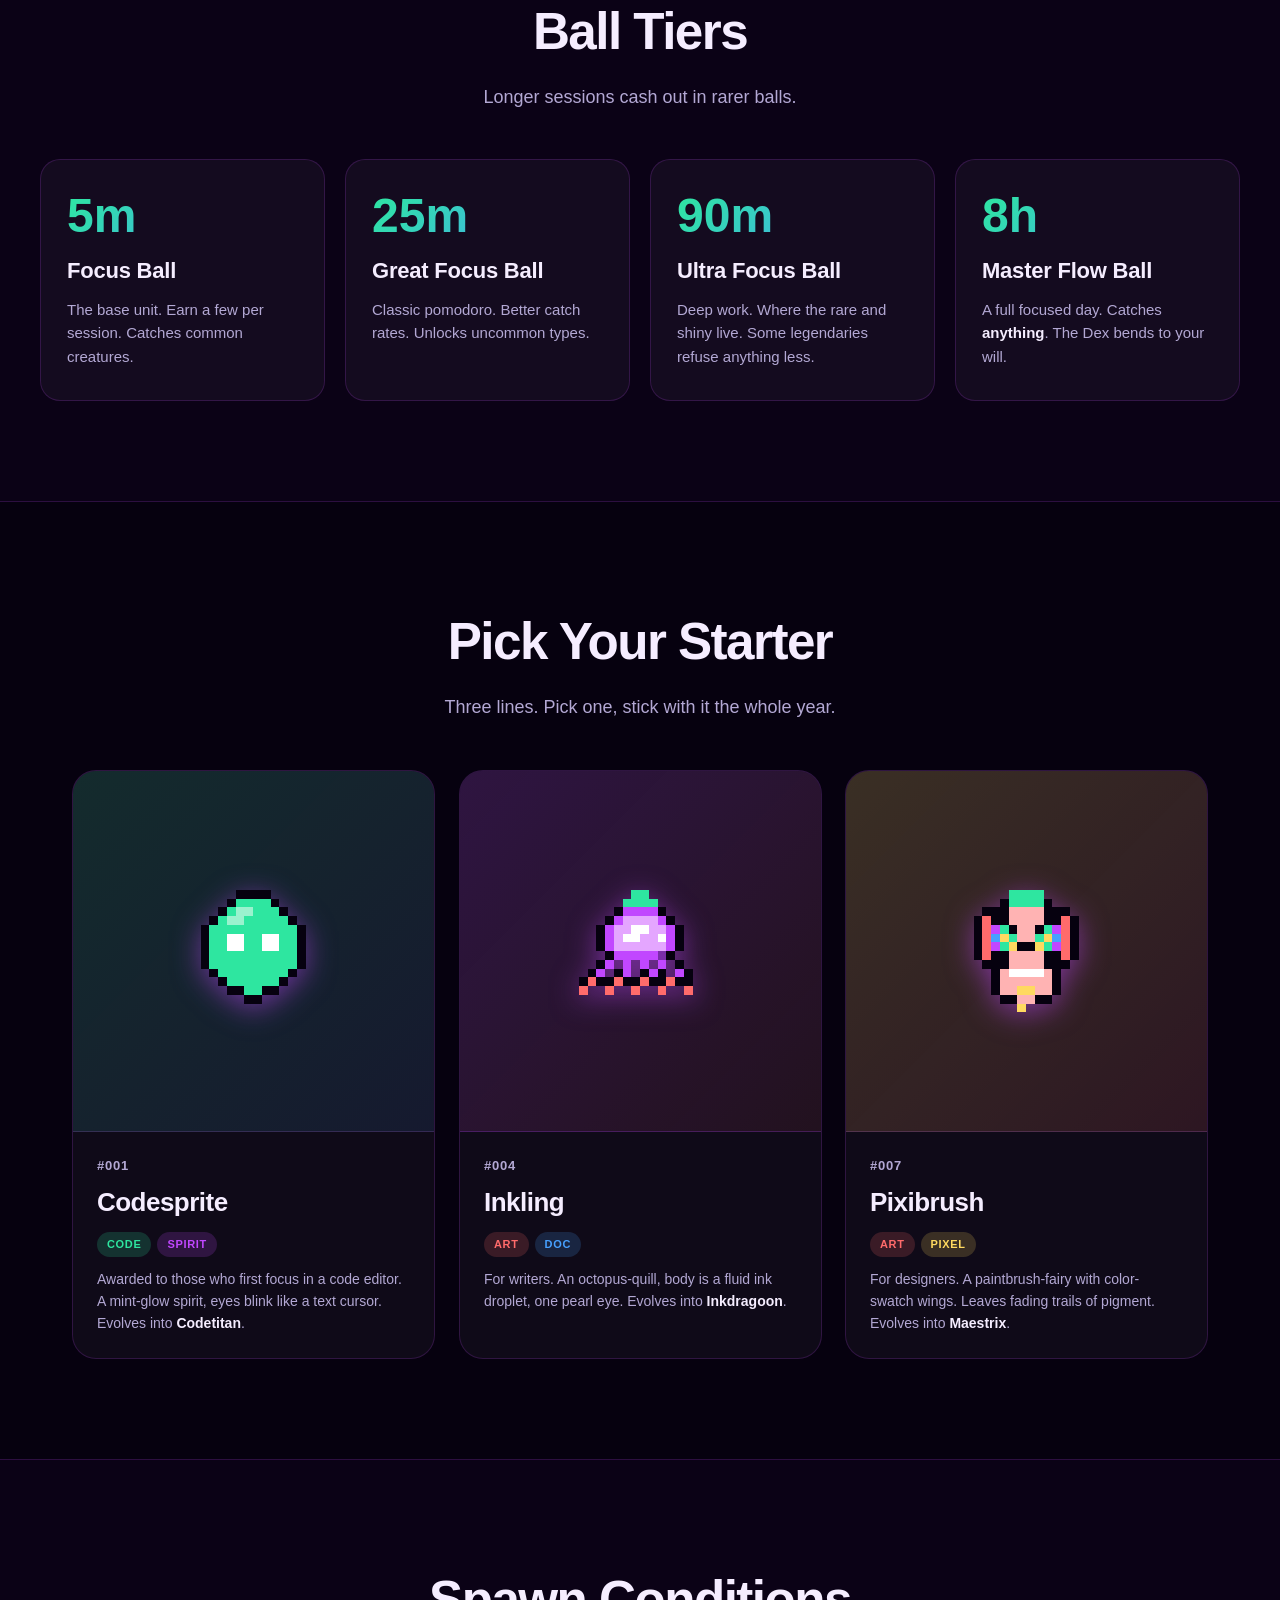
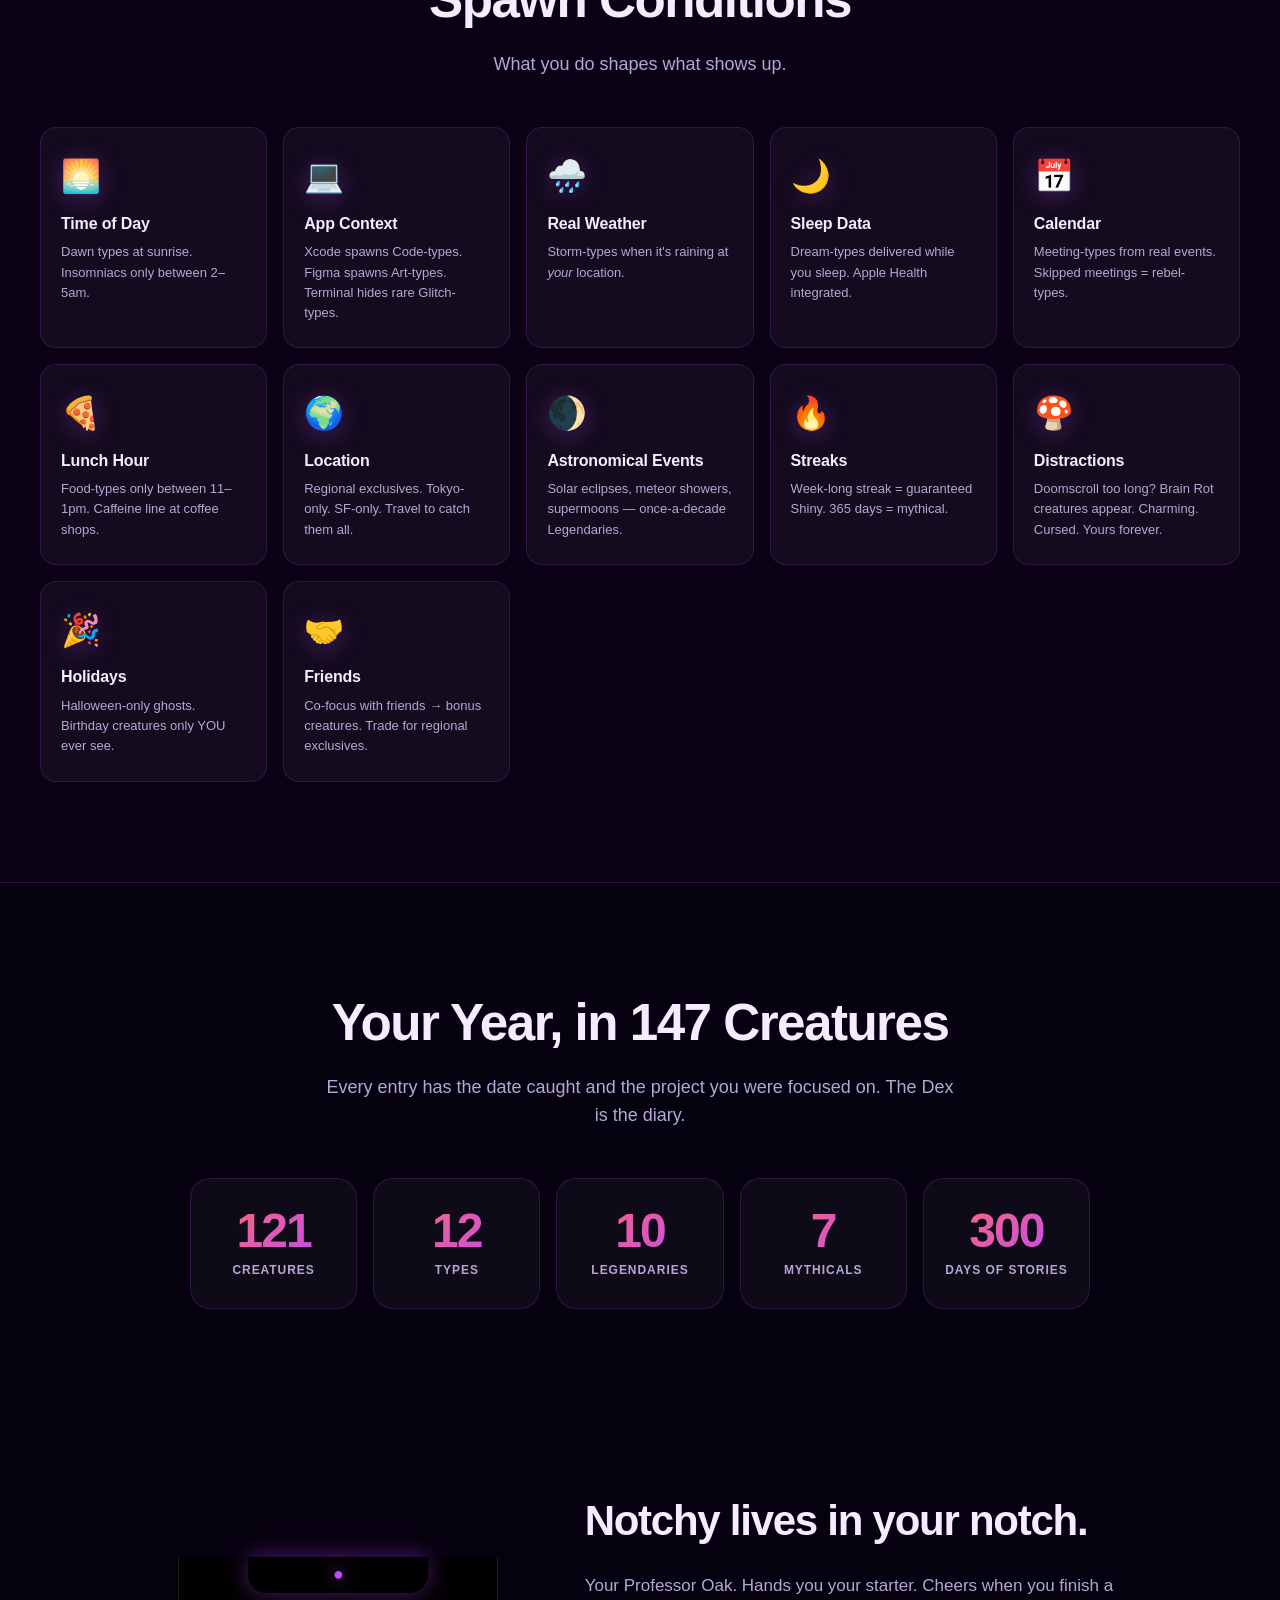
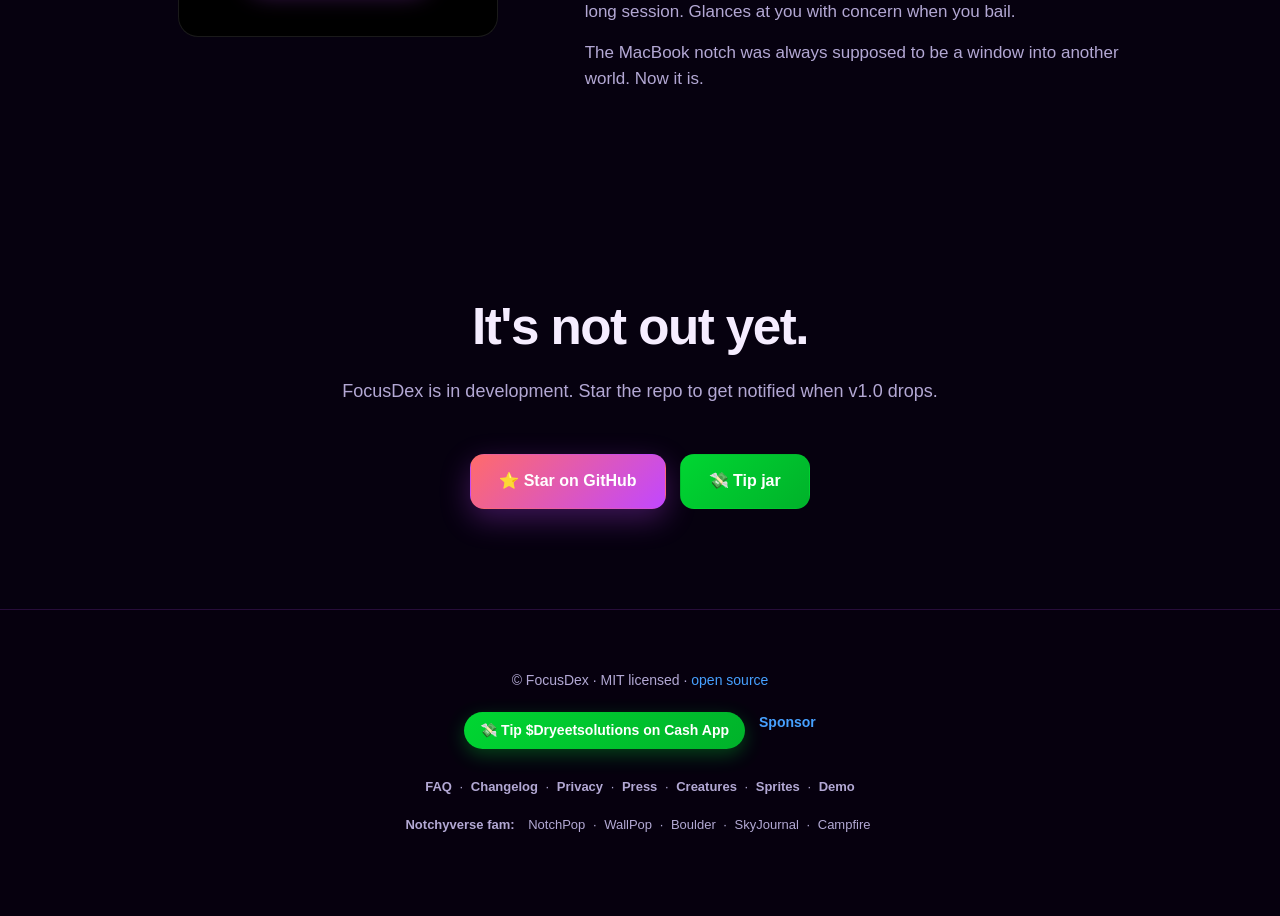
==== commit 67d332ae: "v0.6.0 — 30-agent polish wave: full dex + new screens + ops + docs App — 147 creatures wired: - All " ====
--- a/website/index.html
+++ b/website/index.html
@@ -21,7 +21,8 @@
   <div class="nav-links">
     <a href="#how">How it works</a>
     <a href="#dex">The Dex</a>
-    <a href="#starters">Starters</a>
+    <a href="/creatures.html">Creatures</a>
+    <a href="/faq.html">FAQ</a>
     <a href="/demo/" class="nav-demo">Live Demo →</a>
     <a href="https://github.com/bendawg2010/FocusDex" target="_blank" rel="noopener">GitHub</a>
   </div>
@@ -231,6 +232,15 @@
     <a href="https://cash.app/$Dryeetsolutions" target="_blank" rel="noopener" class="cashapp">💸 Tip $Dryeetsolutions on Cash App</a>
     <a href="https://github.com/sponsors/bendawg2010" target="_blank" rel="noopener">Sponsor</a>
   </div>
+  <div class="footer-pages">
+    <a href="/faq.html">FAQ</a> ·
+    <a href="/changelog.html">Changelog</a> ·
+    <a href="/privacy.html">Privacy</a> ·
+    <a href="/press.html">Press</a> ·
+    <a href="/creatures.html">Creatures</a> ·
+    <a href="/sprites.html">Sprites</a> ·
+    <a href="/demo/">Demo</a>
+  </div>
   <div class="footer-fam">
     <span class="fam-label">Notchyverse fam:</span>
     <a href="#" target="_blank" rel="noopener">NotchPop</a> ·
--- a/website/styles.css
+++ b/website/styles.css
@@ -591,6 +591,19 @@
   font-weight: 800; color: white !important;
   box-shadow: 0 6px 18px rgba(0, 214, 50, 0.30);
 }
+.footer-pages {
+  margin: 0 auto 18px;
+  font-size: 13px;
+  color: var(--text-dim);
+  text-align: center;
+}
+.footer-pages a {
+  color: var(--text-dim);
+  margin: 0 4px;
+  font-weight: 600;
+}
+.footer-pages a:hover { color: var(--mint); }
+
 .footer-fam {
   font-size: 13px;
   color: var(--text-dim);
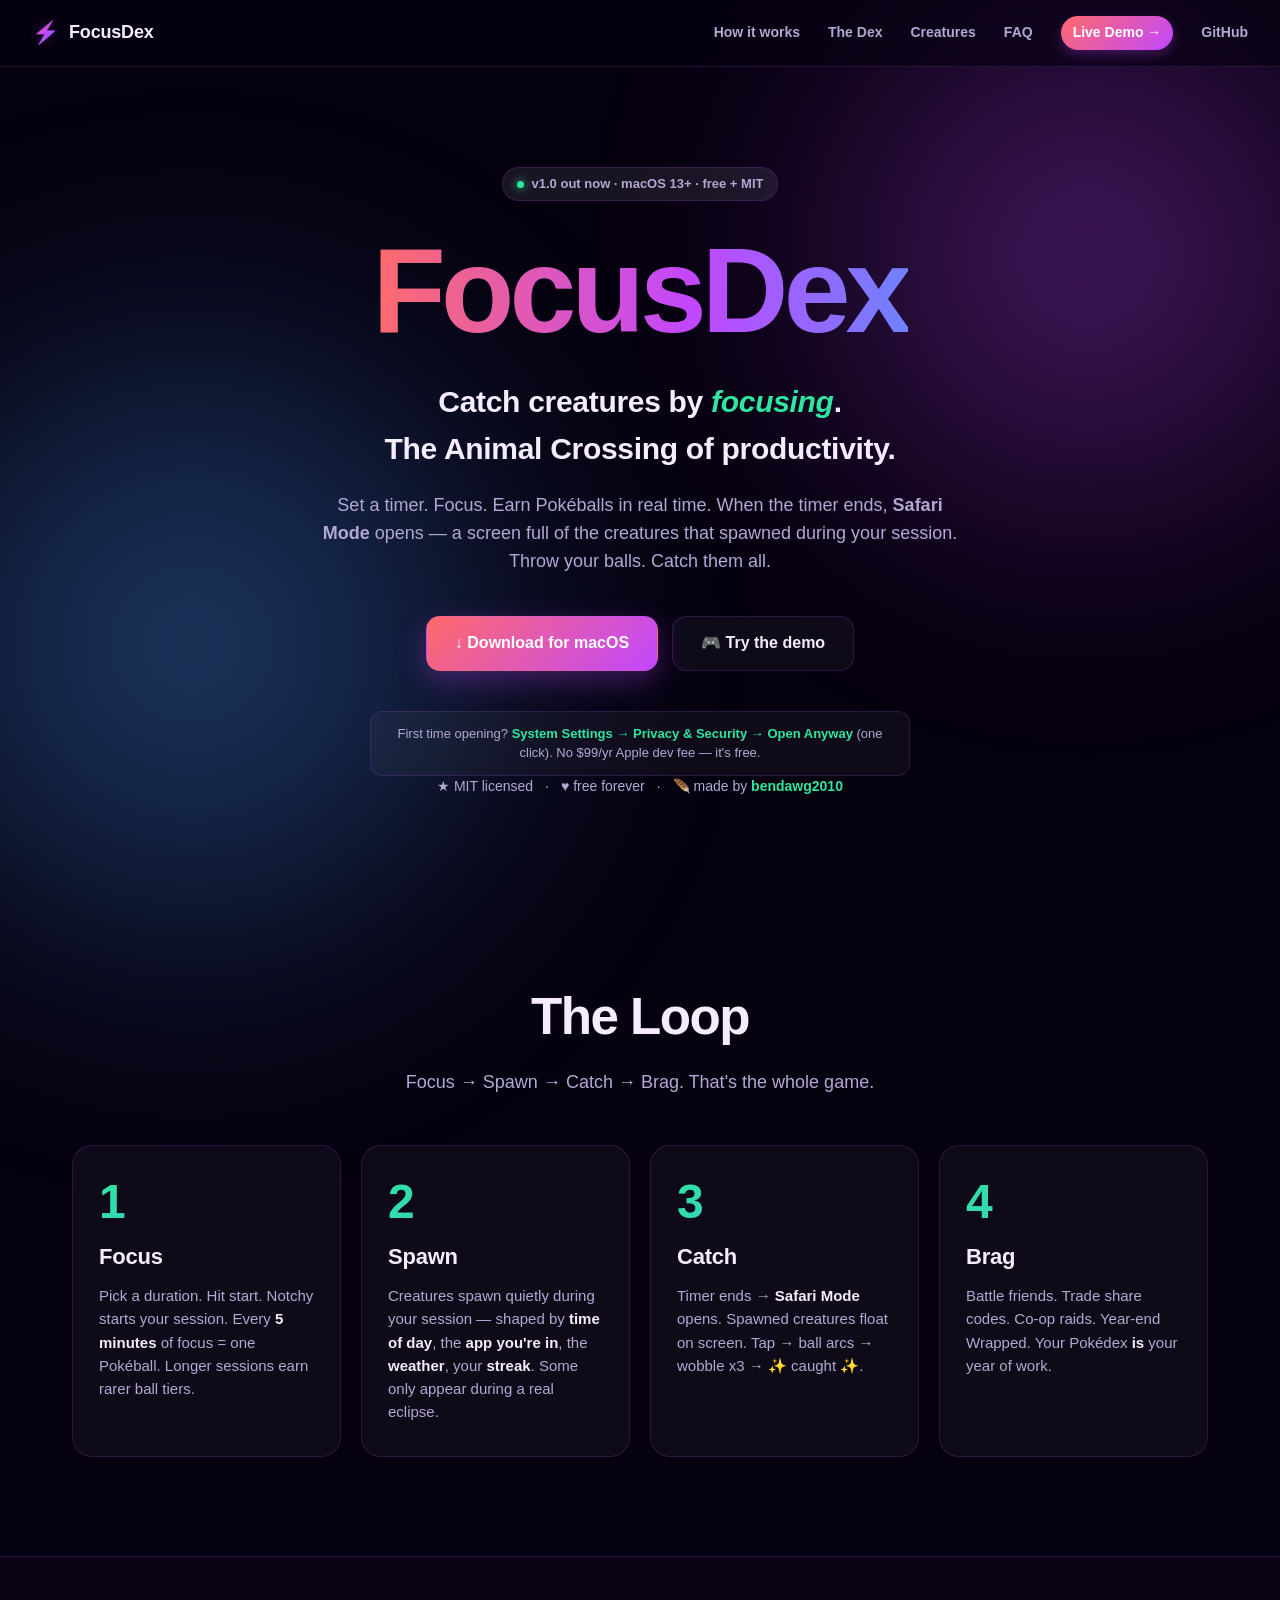
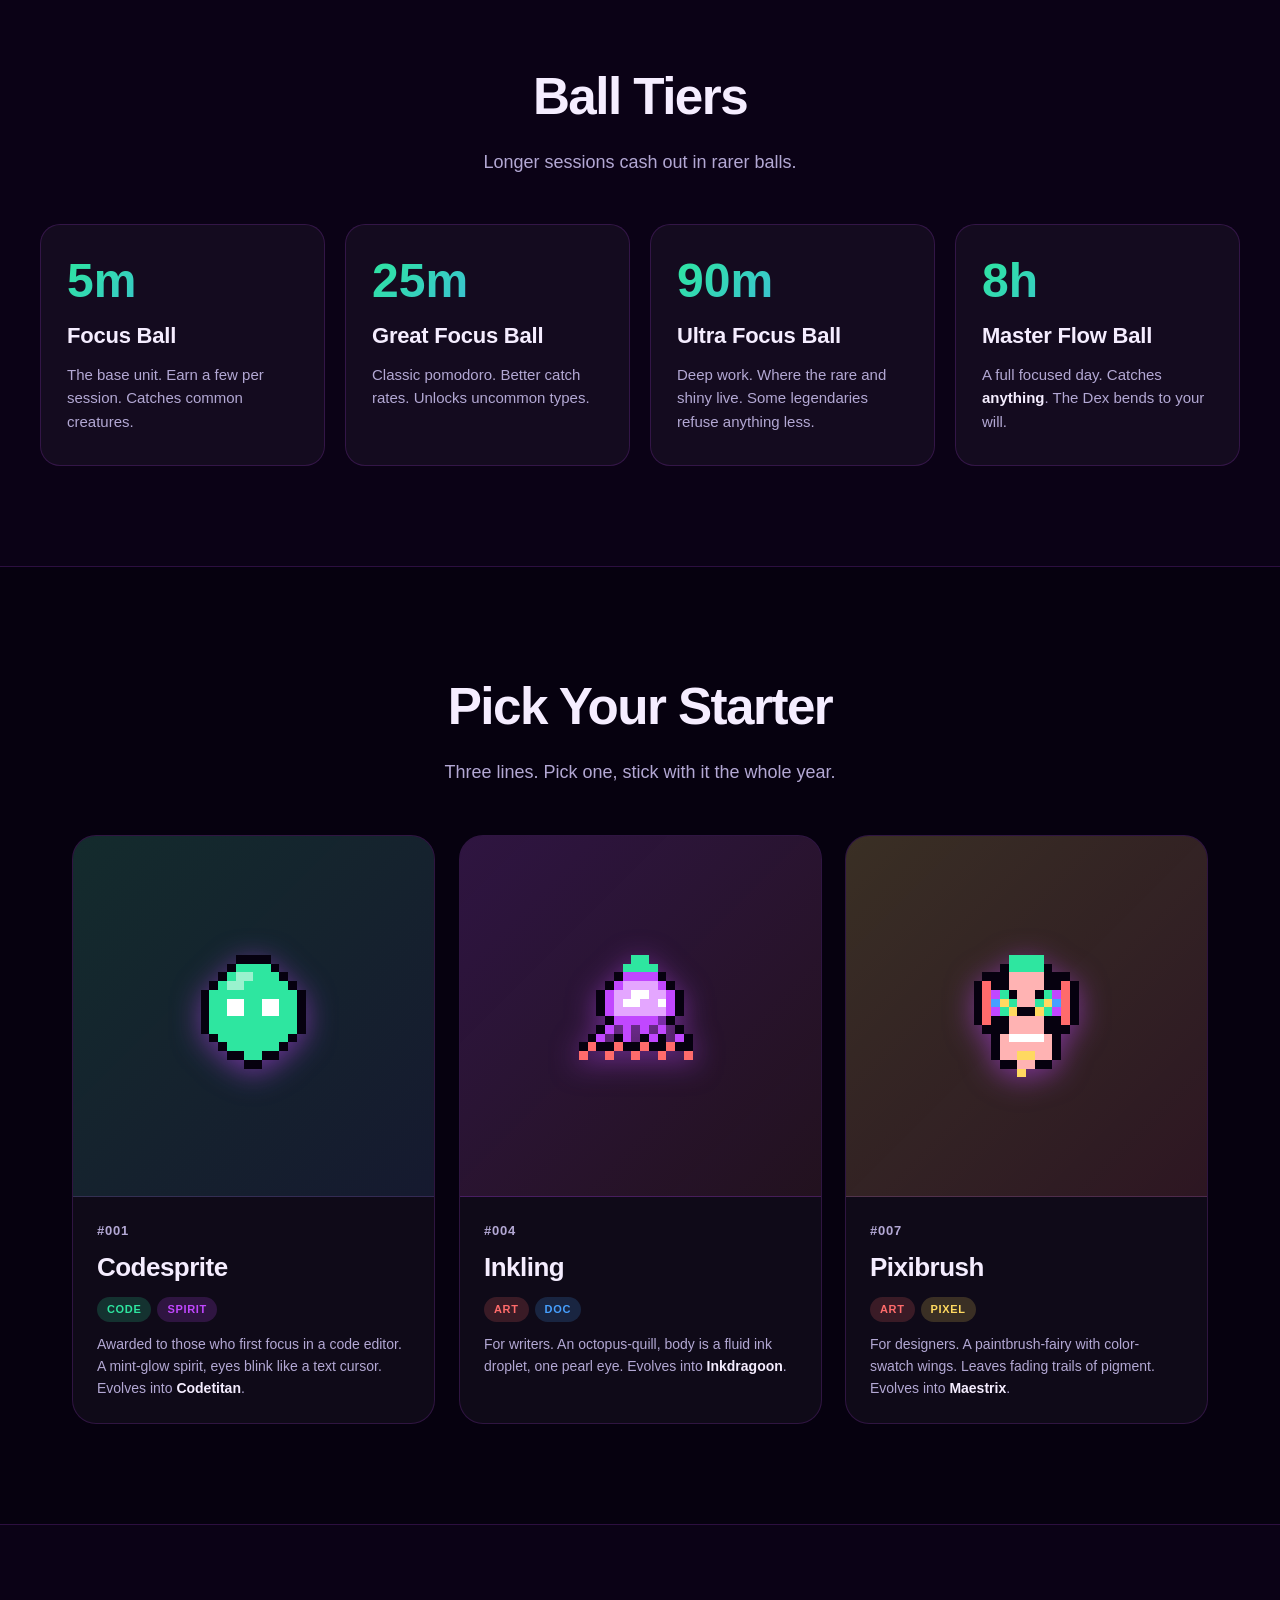
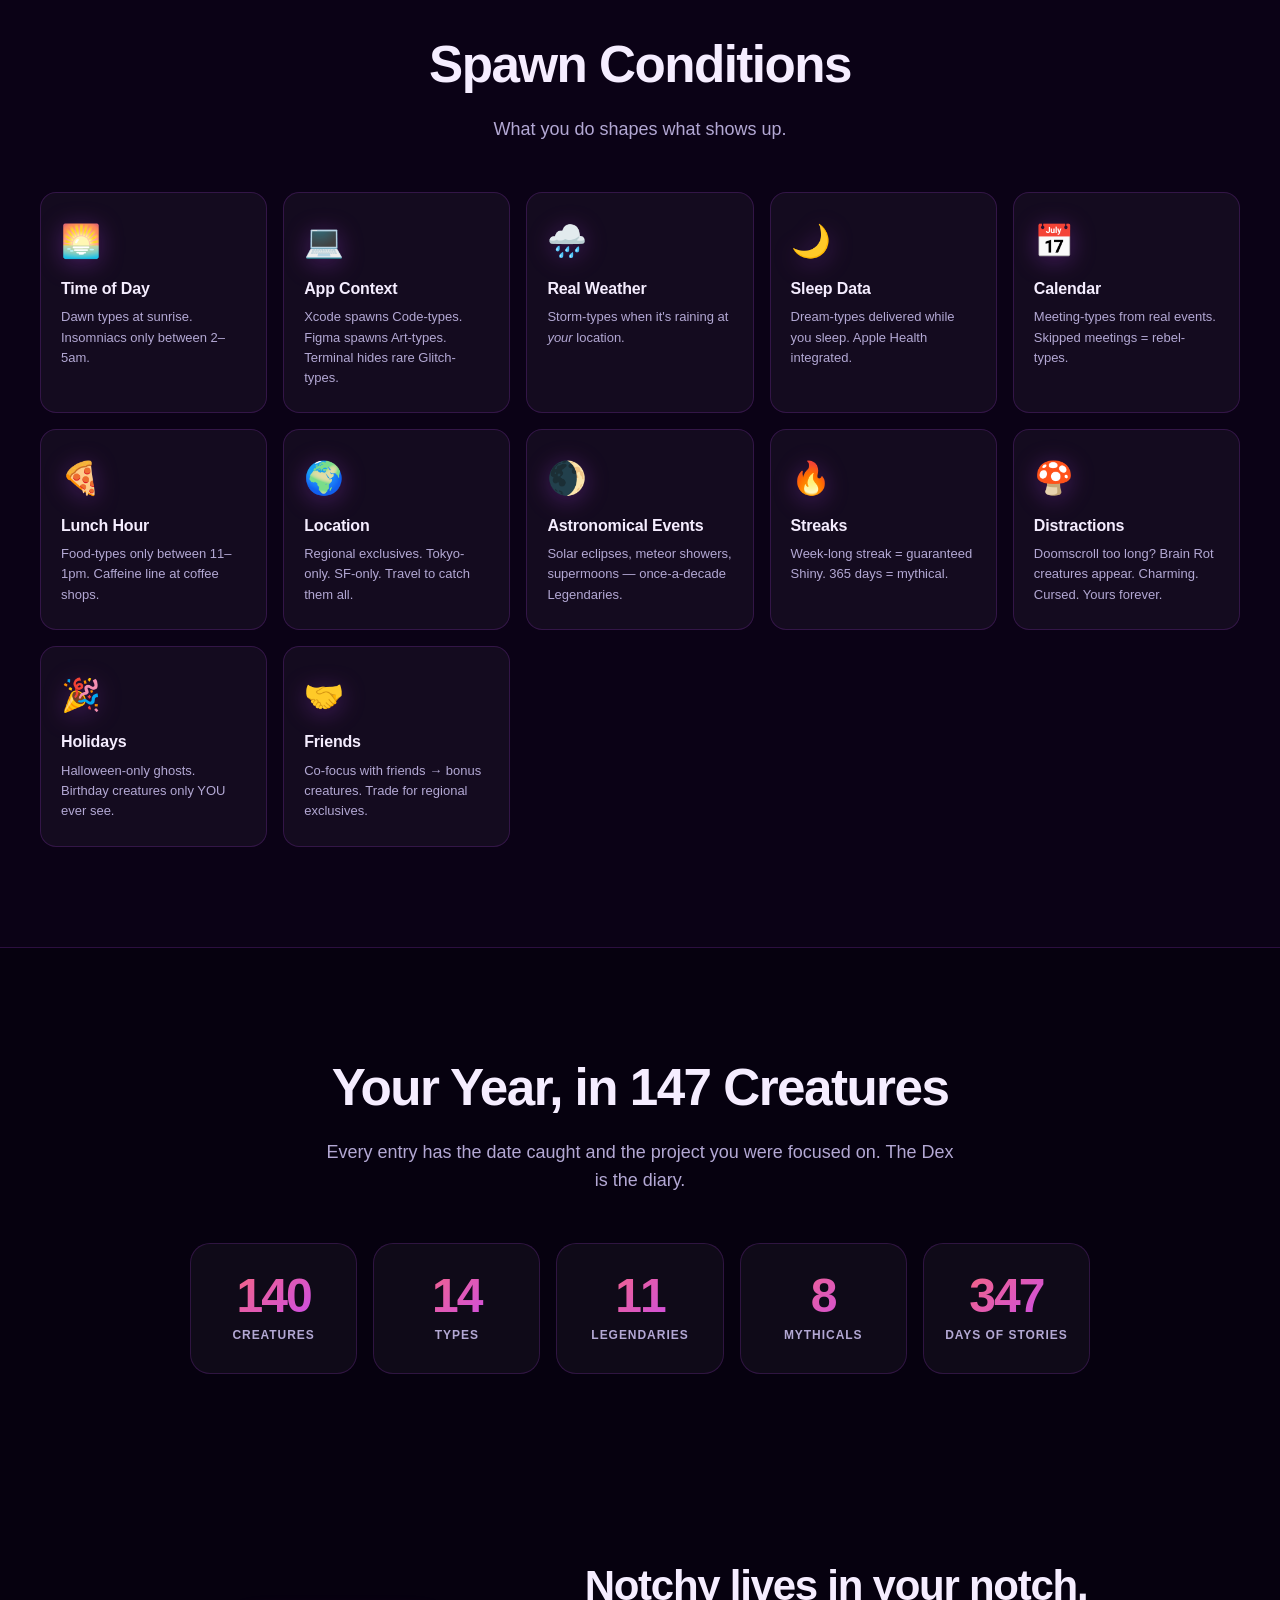
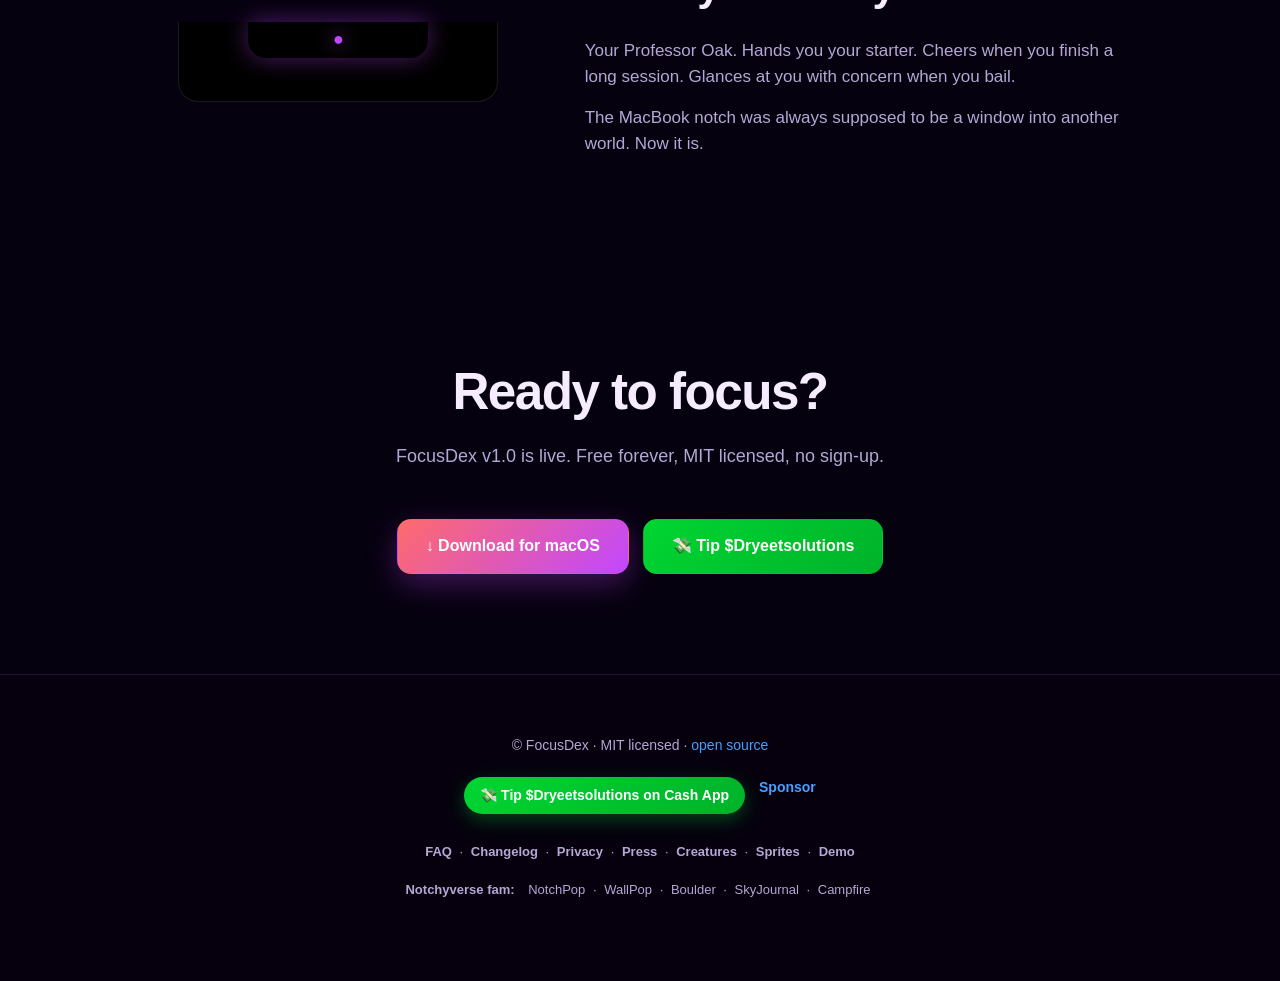
==== commit 00d31df2: "v1.0.0 — public release It's out. FocusDex.app is downloadable. Stop with the "coming soon."  - proj" ====
--- a/website/index.html
+++ b/website/index.html
@@ -3,10 +3,10 @@
 <head>
 <meta charset="UTF-8">
 <meta name="viewport" content="width=device-width, initial-scale=1.0">
-<title>FocusDex — Catch creatures by focusing.</title>
-<meta name="description" content="A macOS focus app with Pokémon-style mechanics. Focus → earn Pokeballs → catch the creatures that spawned during your session. Your Pokédex IS your year of work.">
-<meta property="og:title" content="FocusDex">
-<meta property="og:description" content="Catch creatures by focusing. The Animal Crossing of productivity.">
+<title>FocusDex — Catch creatures by focusing. Free for macOS.</title>
+<meta name="description" content="A macOS focus app with Pokémon-style mechanics. Focus → earn Pokeballs → catch the creatures that spawned during your session. 147 creatures. Free + MIT. Download for macOS 13+.">
+<meta property="og:title" content="FocusDex — out now for macOS">
+<meta property="og:description" content="Catch creatures by focusing. 147 creatures. Free + MIT licensed. Download for macOS.">
 <meta property="og:type" content="website">
 <link rel="stylesheet" href="styles.css">
 </head>
@@ -32,7 +32,7 @@
 <section class="hero">
   <div class="hero-inner">
     <div class="status-pill">
-      <span class="status-dot"></span> Coming soon · macOS · free + open source
+      <span class="status-dot"></span> v1.0 out now · macOS 13+ · free + MIT
     </div>
     <h1 class="hero-title">
       <span class="grad-text">FocusDex</span>
@@ -47,8 +47,14 @@
       during your session. Throw your balls. Catch them all.
     </p>
     <div class="hero-cta">
-      <a class="btn primary" href="https://github.com/bendawg2010/FocusDex" target="_blank" rel="noopener">⭐ Star on GitHub</a>
-      <a class="btn ghost" href="#how">How it works ↓</a>
+      <a class="btn primary" href="https://github.com/bendawg2010/FocusDex/releases/latest/download/FocusDex.dmg"
+         data-download-trigger>↓ Download for macOS</a>
+      <a class="btn ghost" href="/demo/" target="_blank" rel="noopener">🎮 Try the demo</a>
+    </div>
+    <div class="hero-firsttime">
+      First time opening?
+      <strong>System Settings → Privacy &amp; Security → Open Anyway</strong> (one click).
+      No $99/yr Apple dev fee — it's free.
     </div>
     <div class="hero-meta">
       <span>★ MIT licensed</span>
@@ -215,11 +221,11 @@
 
 <!-- cta -->
 <section class="section cta-section">
-  <h2 class="section-title reveal">It's not out yet.</h2>
-  <p class="section-lead reveal reveal-delay-1">FocusDex is in development. Star the repo to get notified when v1.0 drops.</p>
+  <h2 class="section-title reveal">Ready to focus?</h2>
+  <p class="section-lead reveal reveal-delay-1">FocusDex v1.0 is live. Free forever, MIT licensed, no sign-up.</p>
   <div class="cta-row">
-    <a class="btn primary" href="https://github.com/bendawg2010/FocusDex" target="_blank" rel="noopener">⭐ Star on GitHub</a>
-    <a class="btn ghost cashapp-pill" href="https://cash.app/$Dryeetsolutions" target="_blank" rel="noopener">💸 Tip jar</a>
+    <a class="btn primary" href="https://github.com/bendawg2010/FocusDex/releases/latest/download/FocusDex.dmg" data-download-trigger>↓ Download for macOS</a>
+    <a class="btn ghost cashapp-pill" href="https://cash.app/$Dryeetsolutions" target="_blank" rel="noopener">💸 Tip $Dryeetsolutions</a>
   </div>
 </section>
 
--- a/website/styles.css
+++ b/website/styles.css
@@ -177,6 +177,16 @@
   gap: 12px; font-size: 14px; color: var(--text-dim);
   flex-wrap: wrap;
 }
+.hero-firsttime {
+  margin-top: 20px; max-width: 540px; margin-left: auto; margin-right: auto;
+  font-size: 13px; color: var(--text-dim);
+  padding: 12px 16px;
+  background: var(--card);
+  border: 1px solid var(--border);
+  border-radius: 12px;
+  line-height: 1.5;
+}
+.hero-firsttime strong { color: var(--mint); font-weight: 800; }
 .hero-meta a { color: var(--mint); font-weight: 600; }
 
 /* ===== sections ===== */
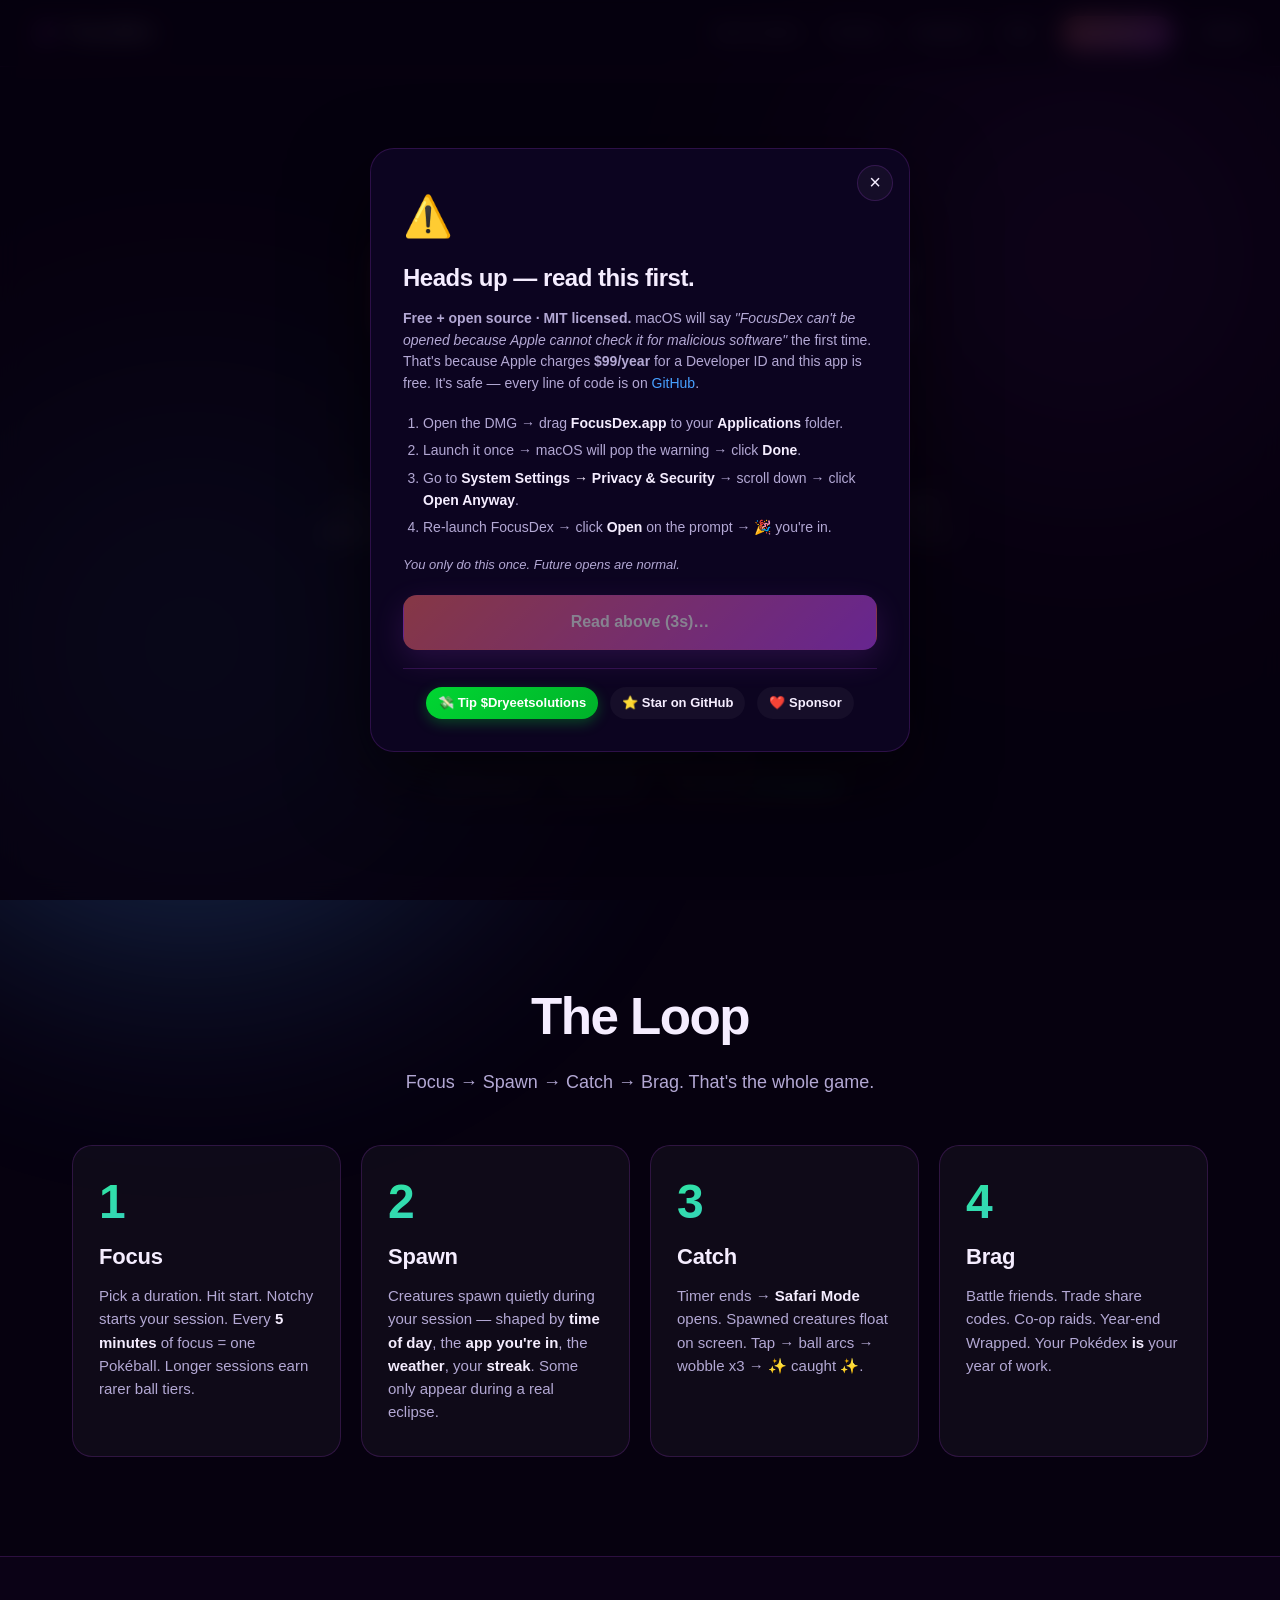
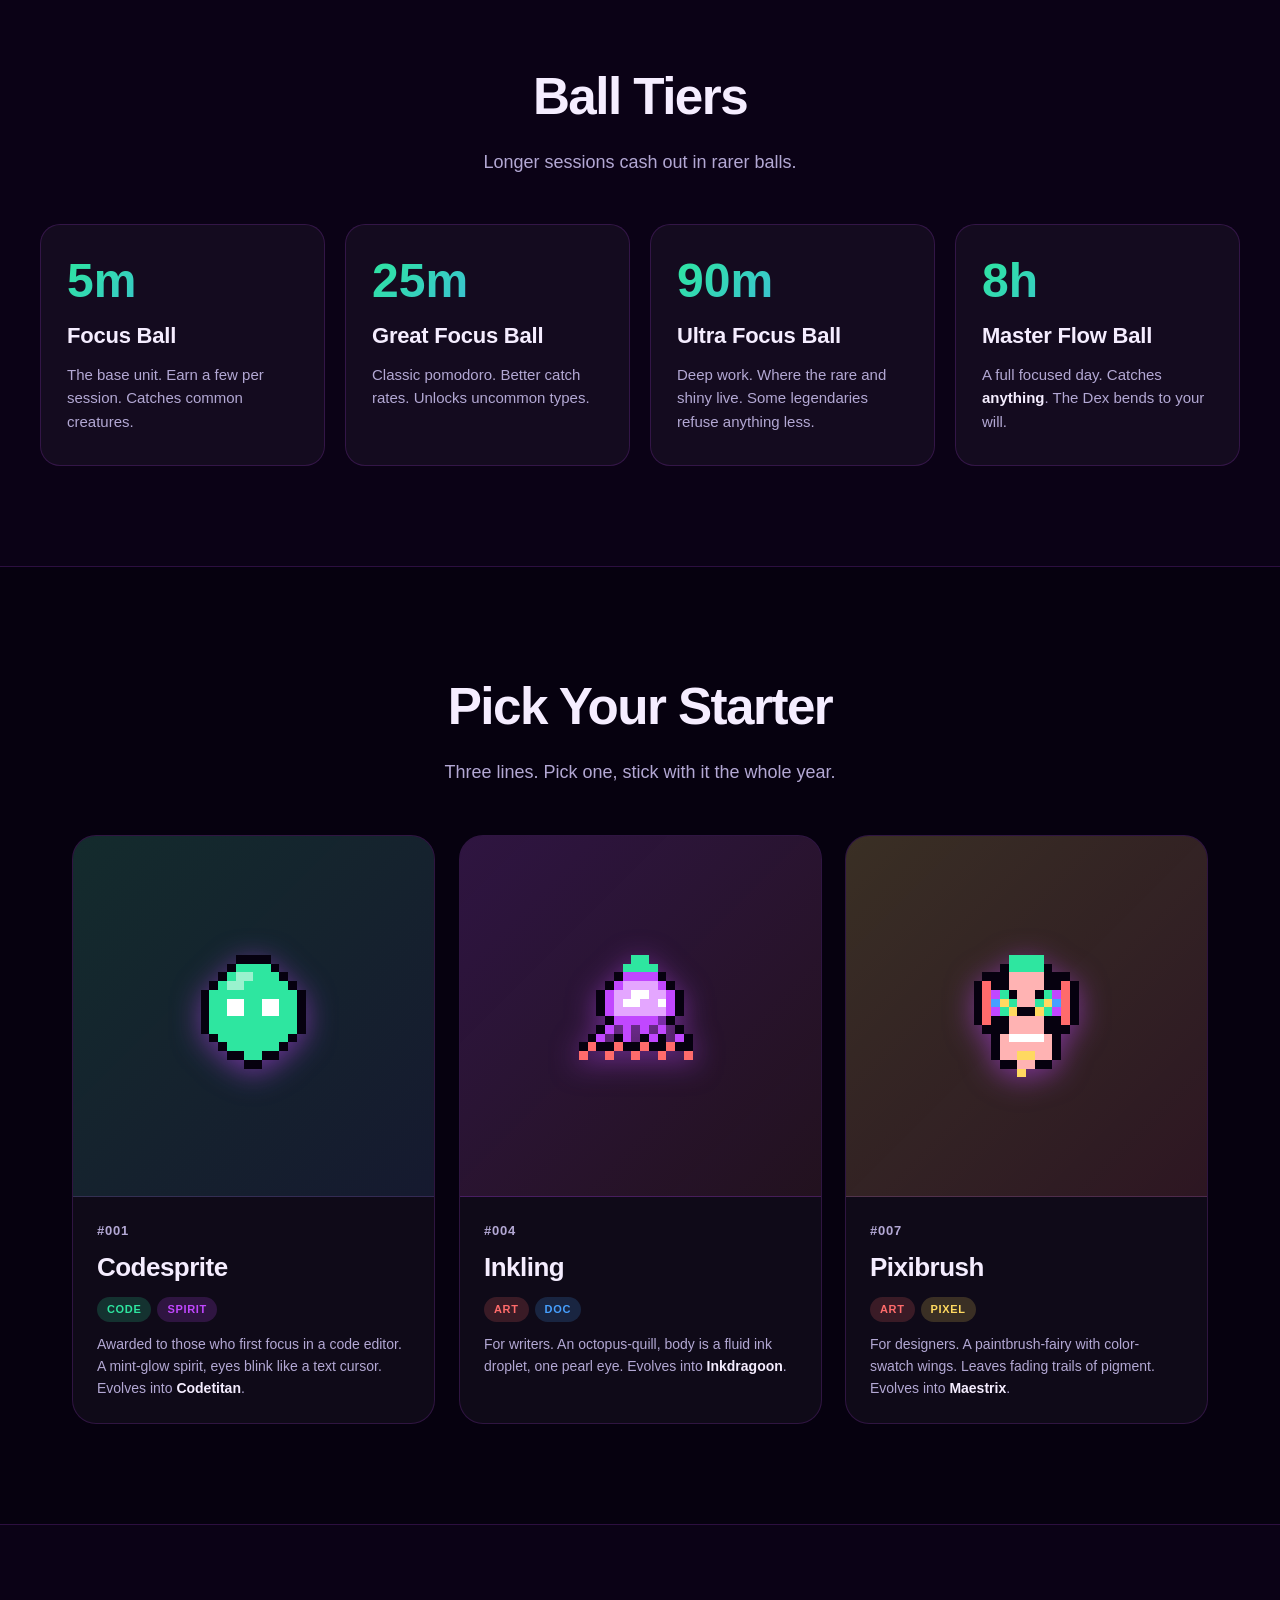
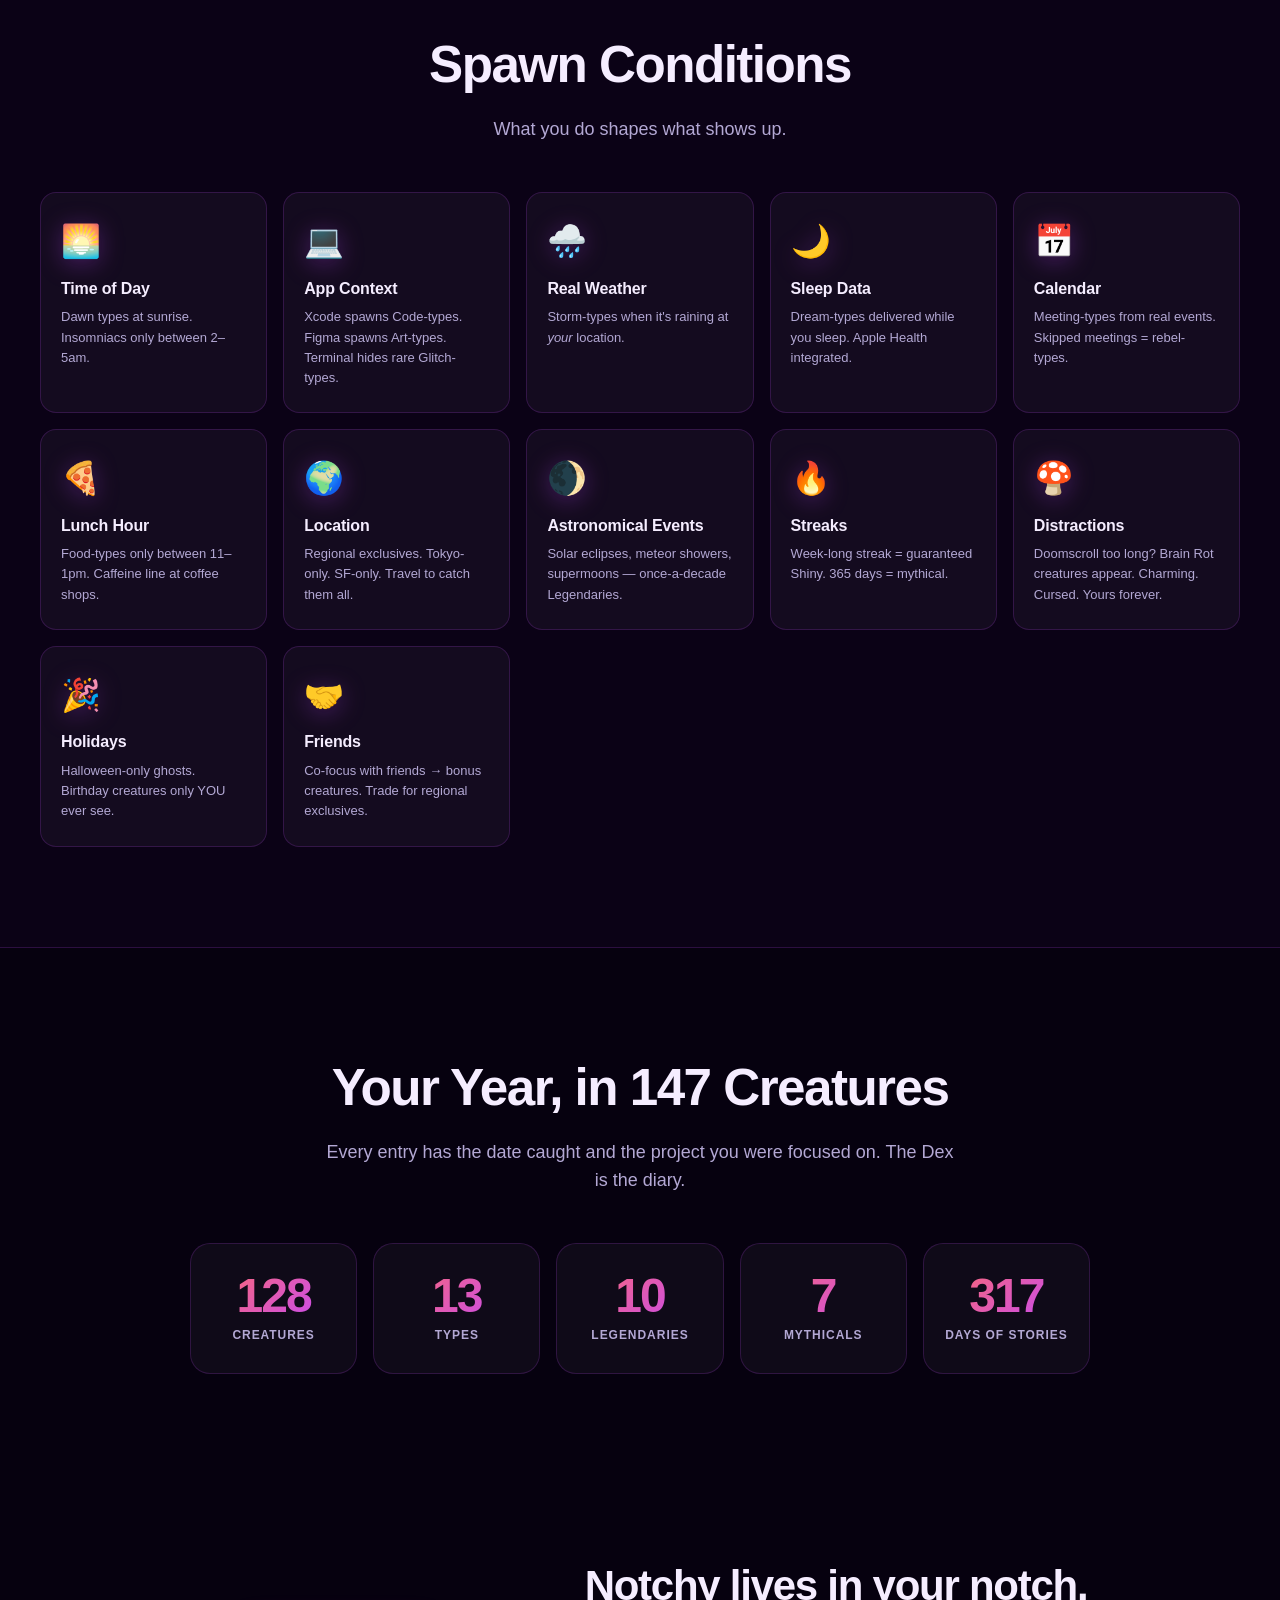
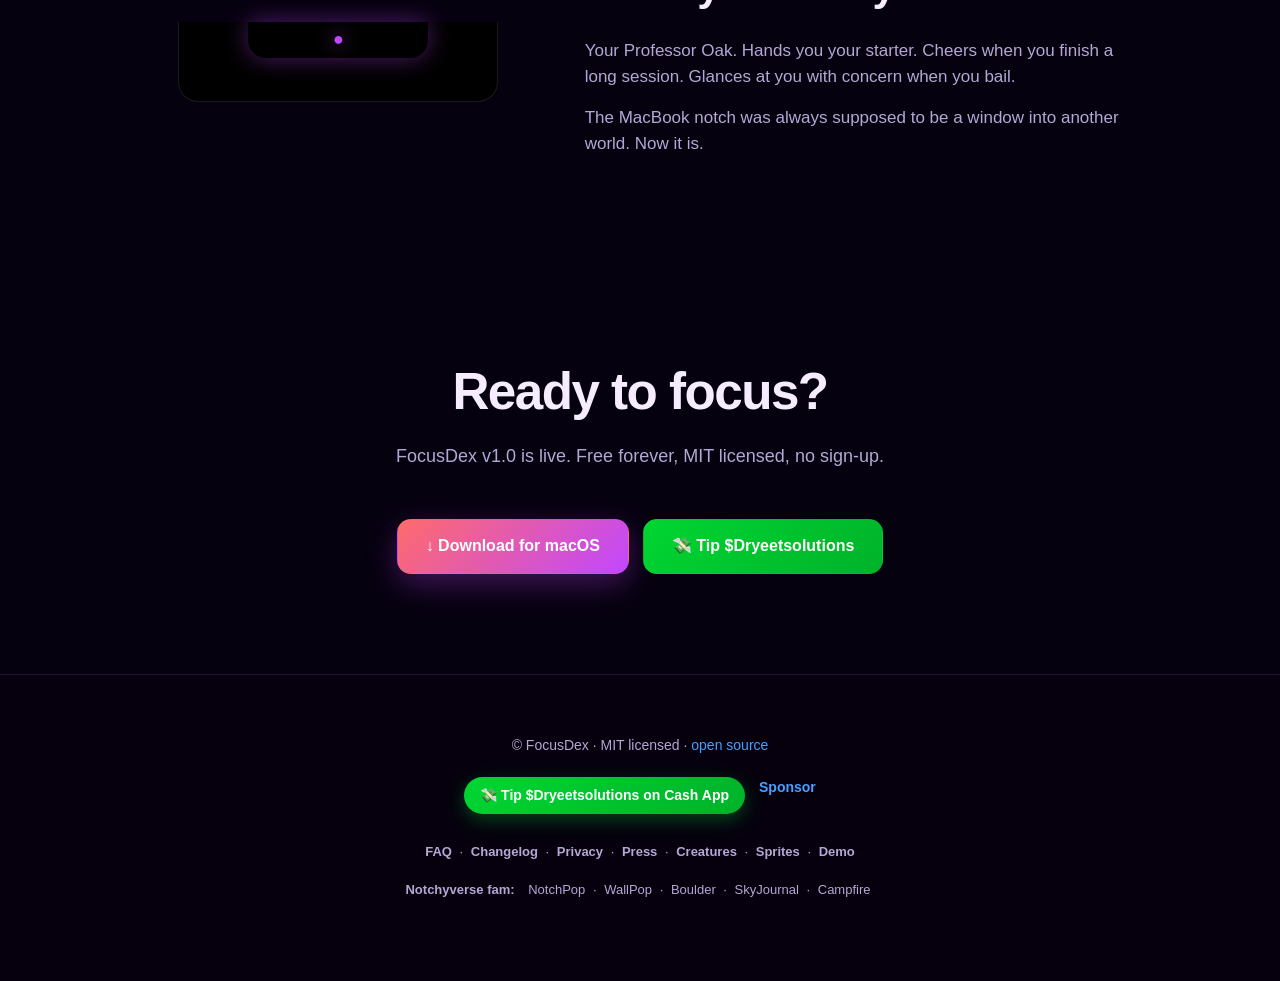
==== commit 5688f067: "v1.0.1 — Download gate (3-sec hold) with Open Anyway walkthrough When the user clicks any [data-down" ====
--- a/website/index.html
+++ b/website/index.html
@@ -257,6 +257,38 @@
   </div>
 </footer>
 
+<!-- download gate modal -->
+<div id="dlGate" class="dl-gate" hidden role="dialog" aria-modal="true" aria-labelledby="dlGateTitle">
+  <div class="dl-gate-card">
+    <button class="dl-gate-close" id="dlGateClose" type="button" aria-label="Close">×</button>
+    <div class="dl-gate-icon">⚠️</div>
+    <h2 class="dl-gate-title" id="dlGateTitle">Heads up — read this first.</h2>
+    <p class="dl-gate-lead">
+      <strong>Free + open source · MIT licensed.</strong> macOS will say
+      <em>"FocusDex can't be opened because Apple cannot check it for
+      malicious software"</em> the first time. That's because Apple charges
+      <strong>$99/year</strong> for a Developer ID and this app is free.
+      It's safe — every line of code is on
+      <a href="https://github.com/bendawg2010/FocusDex" target="_blank" rel="noopener">GitHub</a>.
+    </p>
+    <ol>
+      <li>Open the DMG → drag <strong>FocusDex.app</strong> to your <strong>Applications</strong> folder.</li>
+      <li>Launch it once → macOS will pop the warning → click <strong>Done</strong>.</li>
+      <li>Go to <strong>System Settings → Privacy &amp; Security</strong> → scroll down → click <strong>Open Anyway</strong>.</li>
+      <li>Re-launch FocusDex → click <strong>Open</strong> on the prompt → 🎉 you're in.</li>
+    </ol>
+    <p class="dl-gate-note">You only do this once. Future opens are normal.</p>
+    <a id="dlGateConfirm" class="btn primary dl-gate-btn" href="#" data-locked="true">
+      <span class="dl-gate-btn-text">Read above (3s)…</span>
+    </a>
+    <div class="dl-gate-tip-row">
+      <a href="https://cash.app/$Dryeetsolutions" target="_blank" rel="noopener" class="cashapp">💸 Tip $Dryeetsolutions</a>
+      <a href="https://github.com/bendawg2010/FocusDex" target="_blank" rel="noopener">⭐ Star on GitHub</a>
+      <a href="https://github.com/sponsors/bendawg2010" target="_blank" rel="noopener">❤️ Sponsor</a>
+    </div>
+  </div>
+</div>
+
 <script src="pixel-art.js"></script>
 <script src="app.js"></script>
 </body>
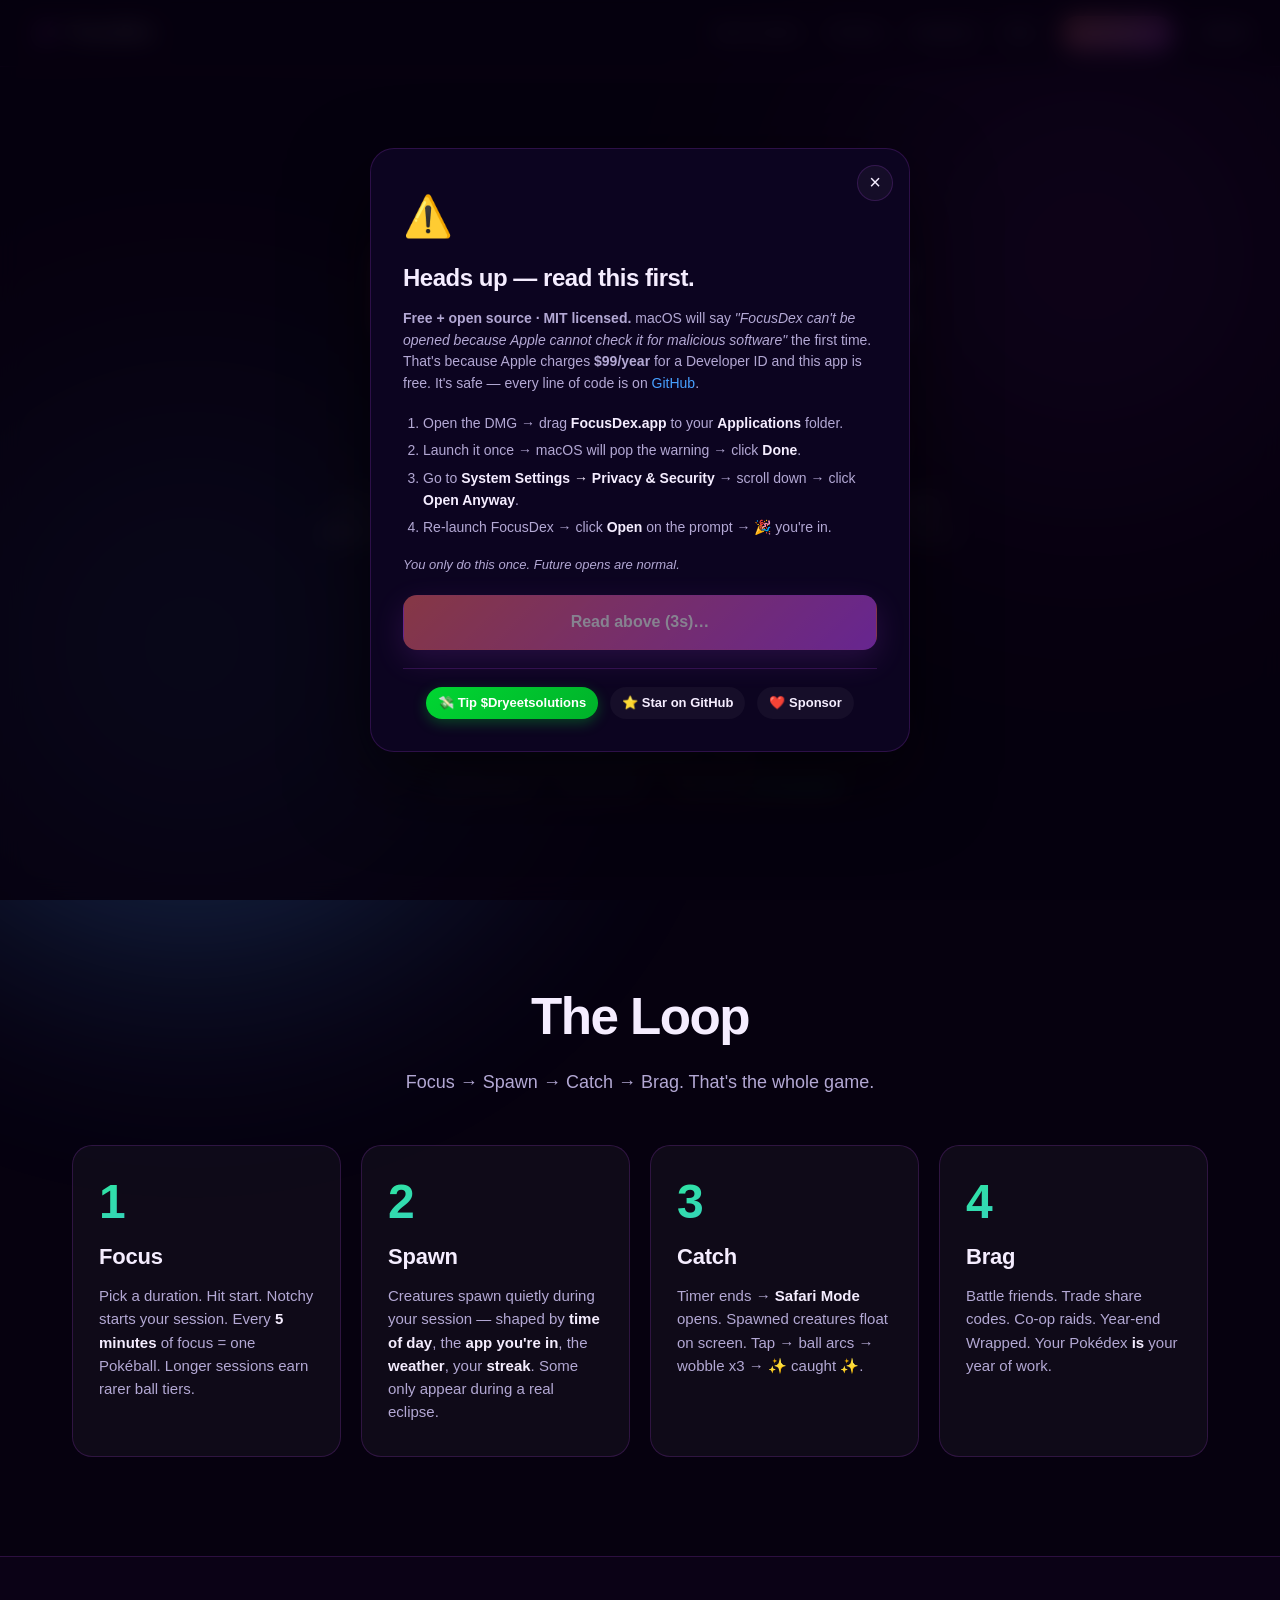
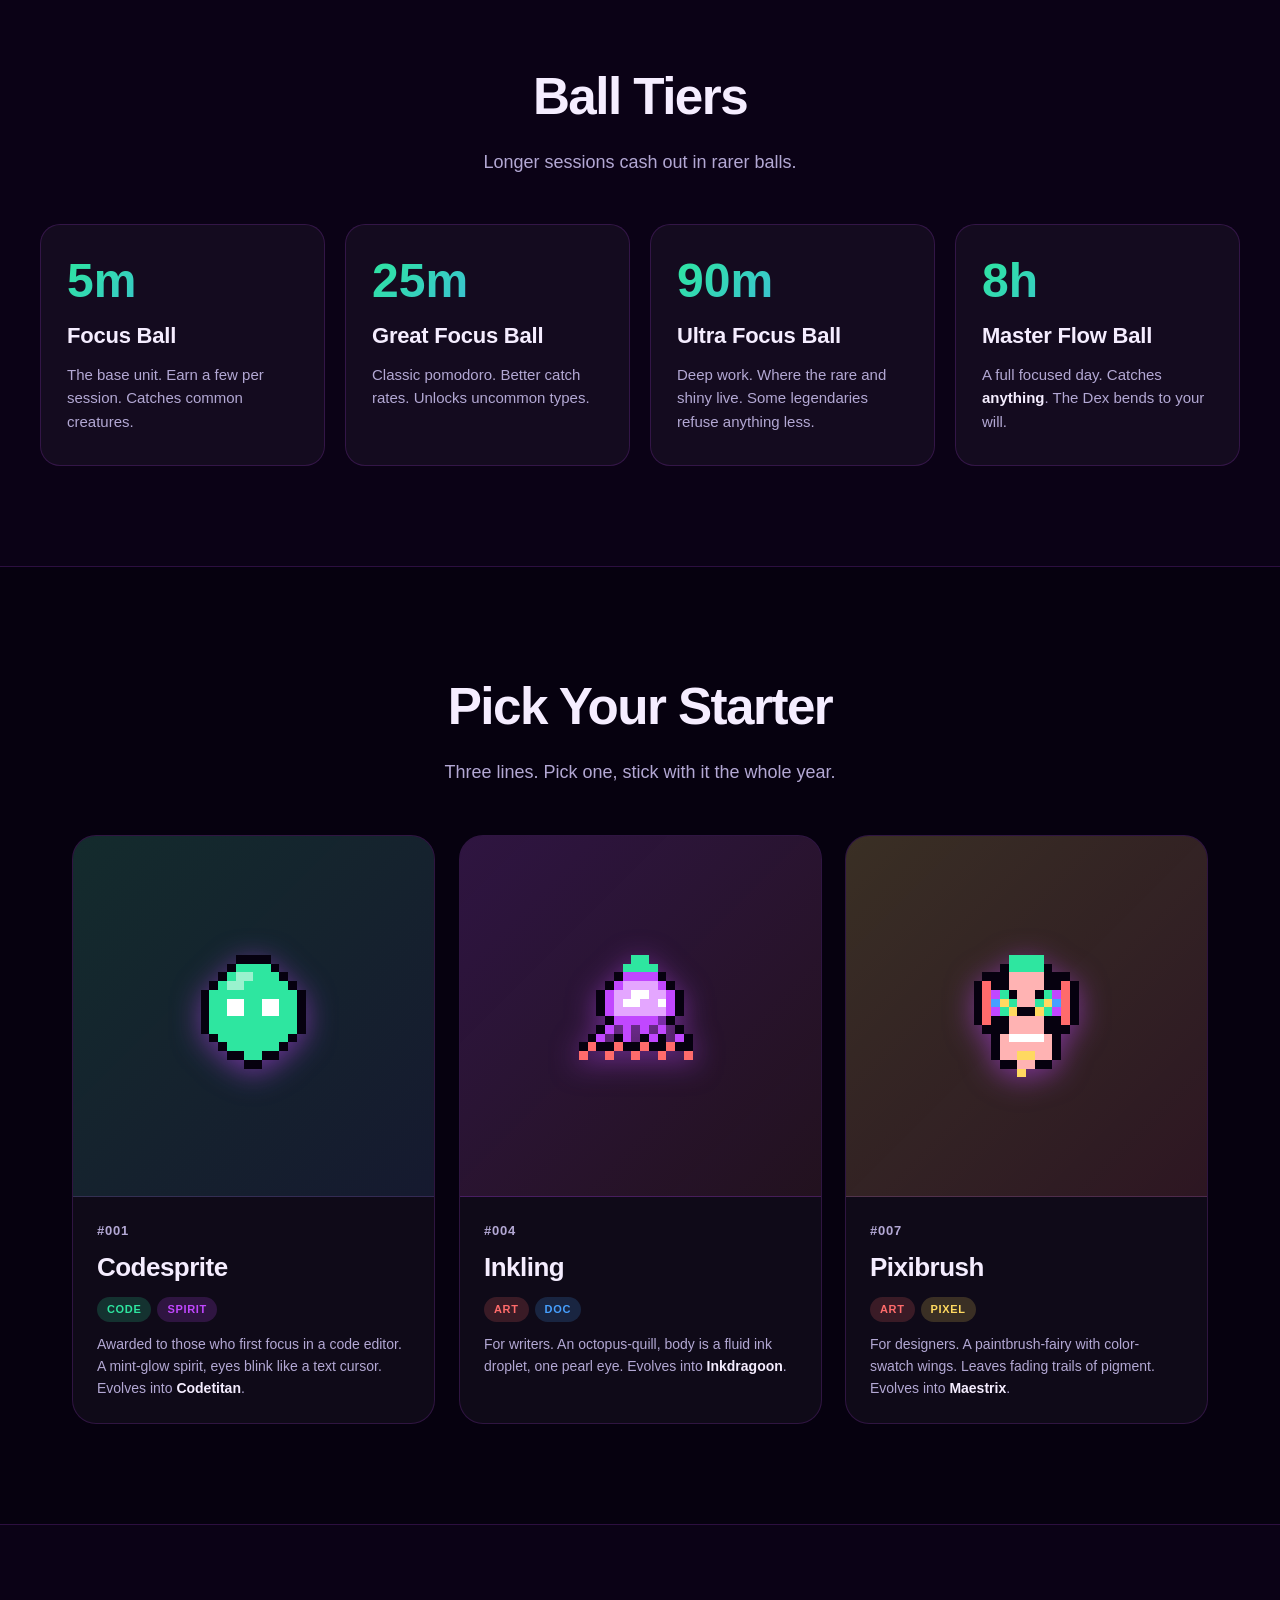
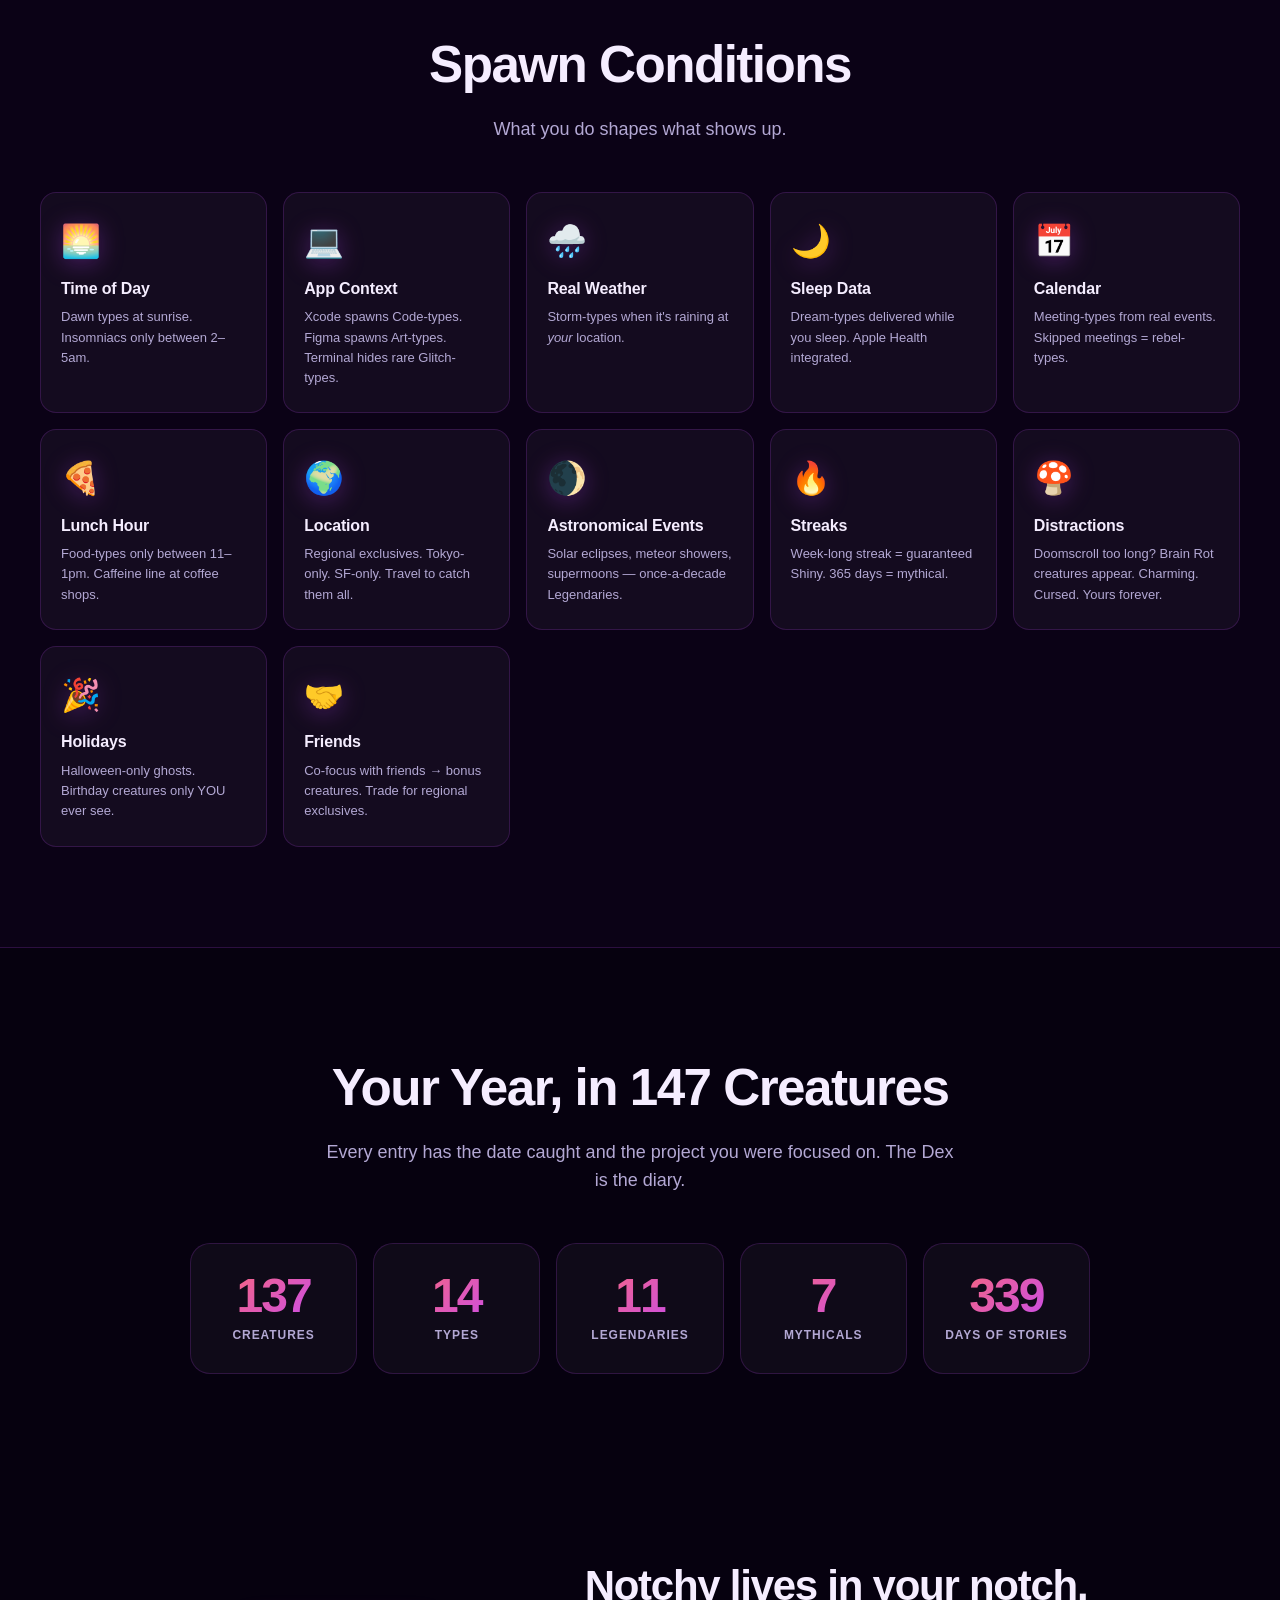
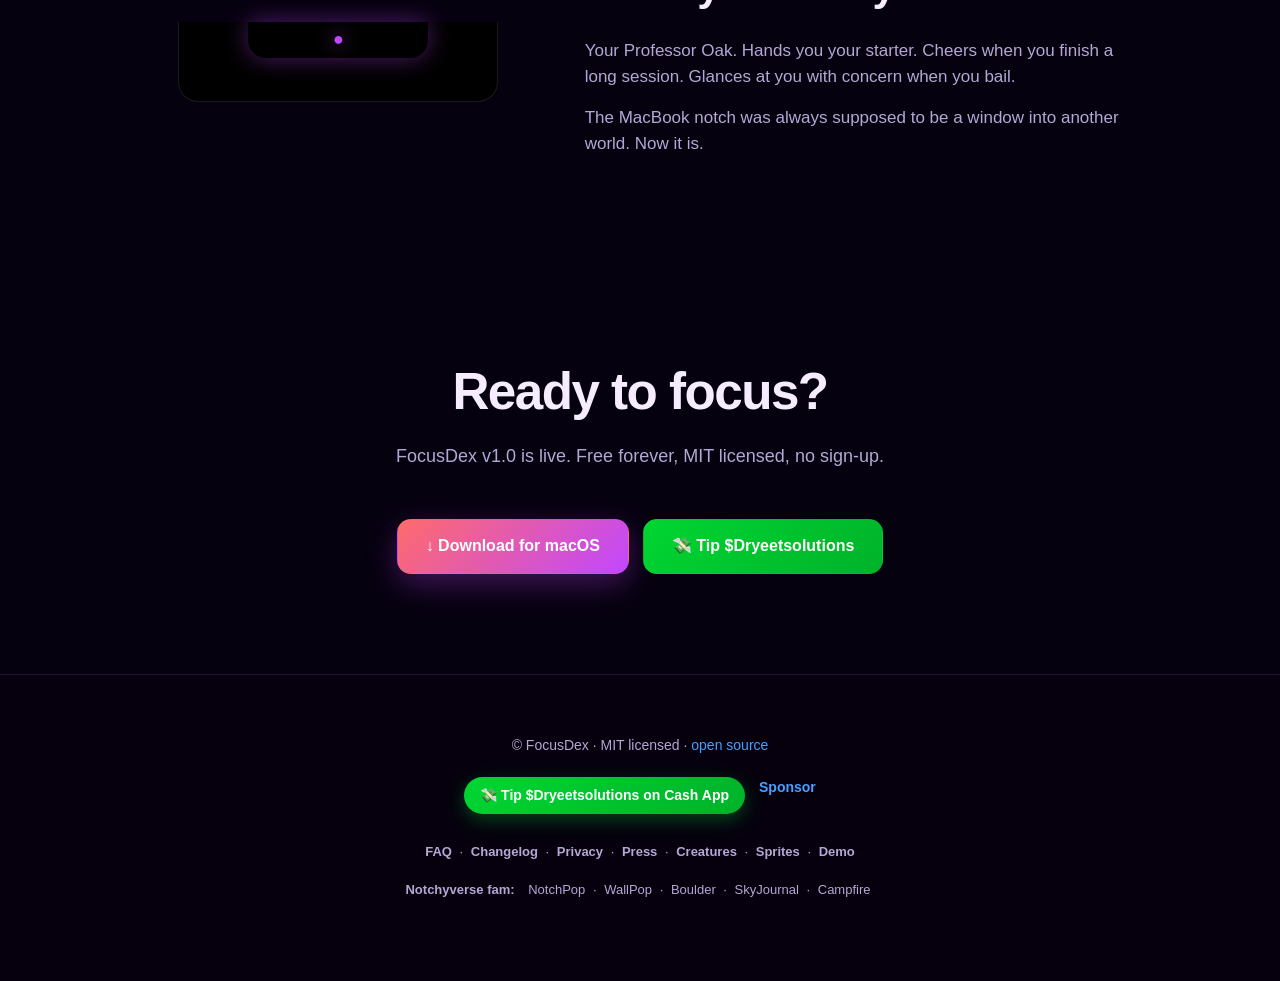
==== commit 8933abef: "v1.0.2 — inline download gate (bulletproof against external-script caching) Co-Authored-By: Claude O" ====
--- a/website/index.html
+++ b/website/index.html
@@ -289,7 +289,92 @@
   </div>
 </div>
 
-<script src="pixel-art.js"></script>
-<script src="app.js"></script>
+<script>
+// Inline download gate — no external-file caching, no DOM-load races.
+// Runs immediately after the modal HTML is parsed.
+(function () {
+  'use strict';
+  var gate = document.getElementById('dlGate');
+  var closeBtn = document.getElementById('dlGateClose');
+  var confirmBtn = document.getElementById('dlGateConfirm');
+  if (!gate || !closeBtn || !confirmBtn) {
+    console.warn('[FocusDex gate] missing DOM elements', { gate: !!gate, closeBtn: !!closeBtn, confirmBtn: !!confirmBtn });
+    return;
+  }
+  var confirmText = confirmBtn.querySelector('.dl-gate-btn-text');
+  if (!confirmText) {
+    console.warn('[FocusDex gate] missing .dl-gate-btn-text');
+    return;
+  }
+  var countdownTimer = null;
+  var pendingHref = '';
+
+  function startCountdown() {
+    var remaining = 3;
+    confirmBtn.setAttribute('data-locked', 'true');
+    confirmText.textContent = 'Read above (' + remaining + 's)...';
+    if (countdownTimer) clearInterval(countdownTimer);
+    countdownTimer = setInterval(function () {
+      remaining--;
+      console.log('[FocusDex gate] tick', remaining);
+      if (remaining > 0) {
+        confirmText.textContent = 'Read above (' + remaining + 's)...';
+      } else {
+        clearInterval(countdownTimer);
+        countdownTimer = null;
+        confirmBtn.removeAttribute('data-locked');
+        confirmBtn.setAttribute('href', pendingHref);
+        confirmText.textContent = '↓ Download FocusDex.dmg';
+      }
+    }, 1000);
+  }
+
+  function openGate(href) {
+    console.log('[FocusDex gate] opening for', href);
+    pendingHref = href || '#';
+    gate.removeAttribute('hidden');
+    confirmBtn.setAttribute('href', '#');
+    startCountdown();
+  }
+
+  function closeGate() {
+    console.log('[FocusDex gate] closing');
+    gate.setAttribute('hidden', '');
+    if (countdownTimer) { clearInterval(countdownTimer); countdownTimer = null; }
+    confirmBtn.setAttribute('data-locked', 'true');
+    confirmBtn.setAttribute('href', '#');
+    confirmText.textContent = 'Read above (3s)...';
+  }
+
+  // Bind every download trigger
+  var triggers = document.querySelectorAll('[data-download-trigger]');
+  console.log('[FocusDex gate] found', triggers.length, 'triggers');
+  triggers.forEach(function (link) {
+    link.addEventListener('click', function (e) {
+      e.preventDefault();
+      openGate(link.getAttribute('href'));
+    });
+  });
+
+  confirmBtn.addEventListener('click', function (e) {
+    if (confirmBtn.getAttribute('data-locked') === 'true') {
+      e.preventDefault();
+      return;
+    }
+    setTimeout(closeGate, 600);
+  });
+
+  closeBtn.addEventListener('click', function (e) { e.preventDefault(); closeGate(); });
+  gate.addEventListener('click', function (e) {
+    if (e.target === gate) closeGate();
+  });
+  document.addEventListener('keydown', function (e) {
+    if (e.key === 'Escape' && !gate.hasAttribute('hidden')) closeGate();
+  });
+})();
+</script>
+
+<script src="pixel-art.js?v=3"></script>
+<script src="app.js?v=3"></script>
 </body>
 </html>
